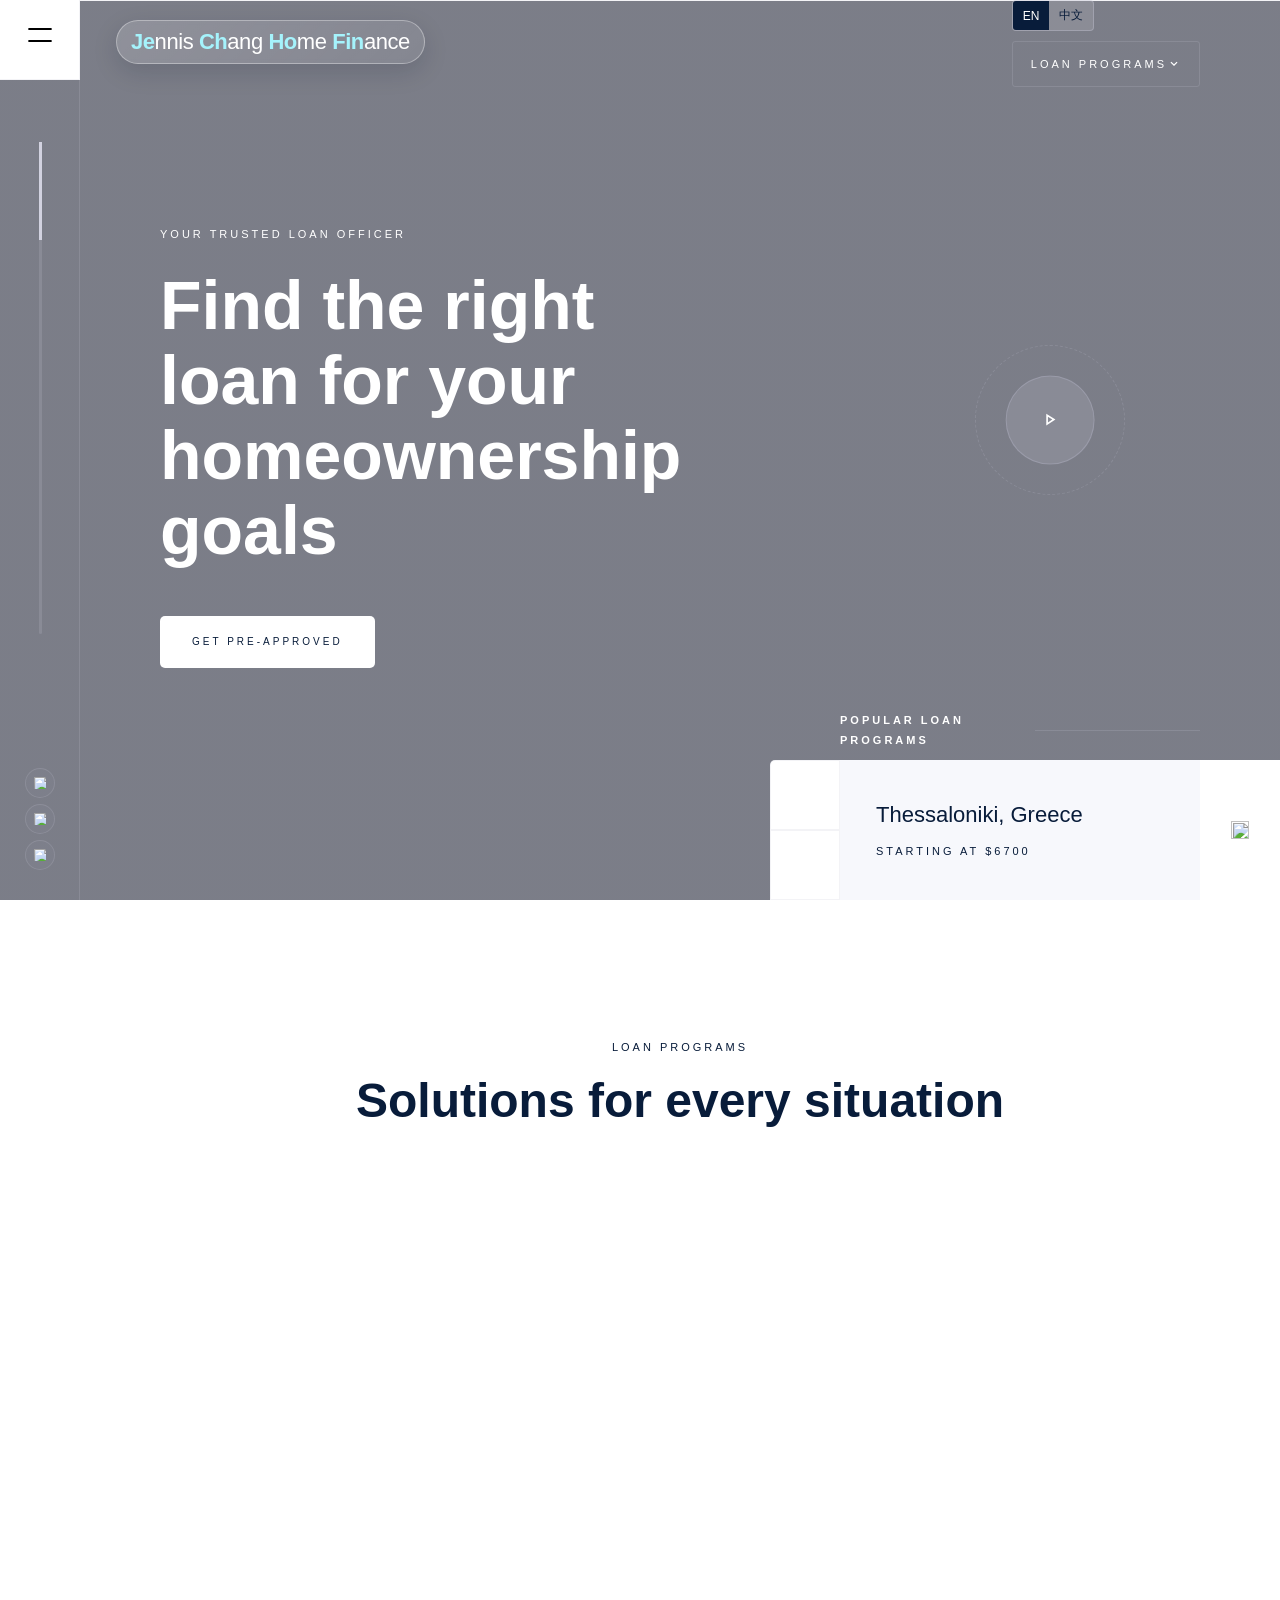
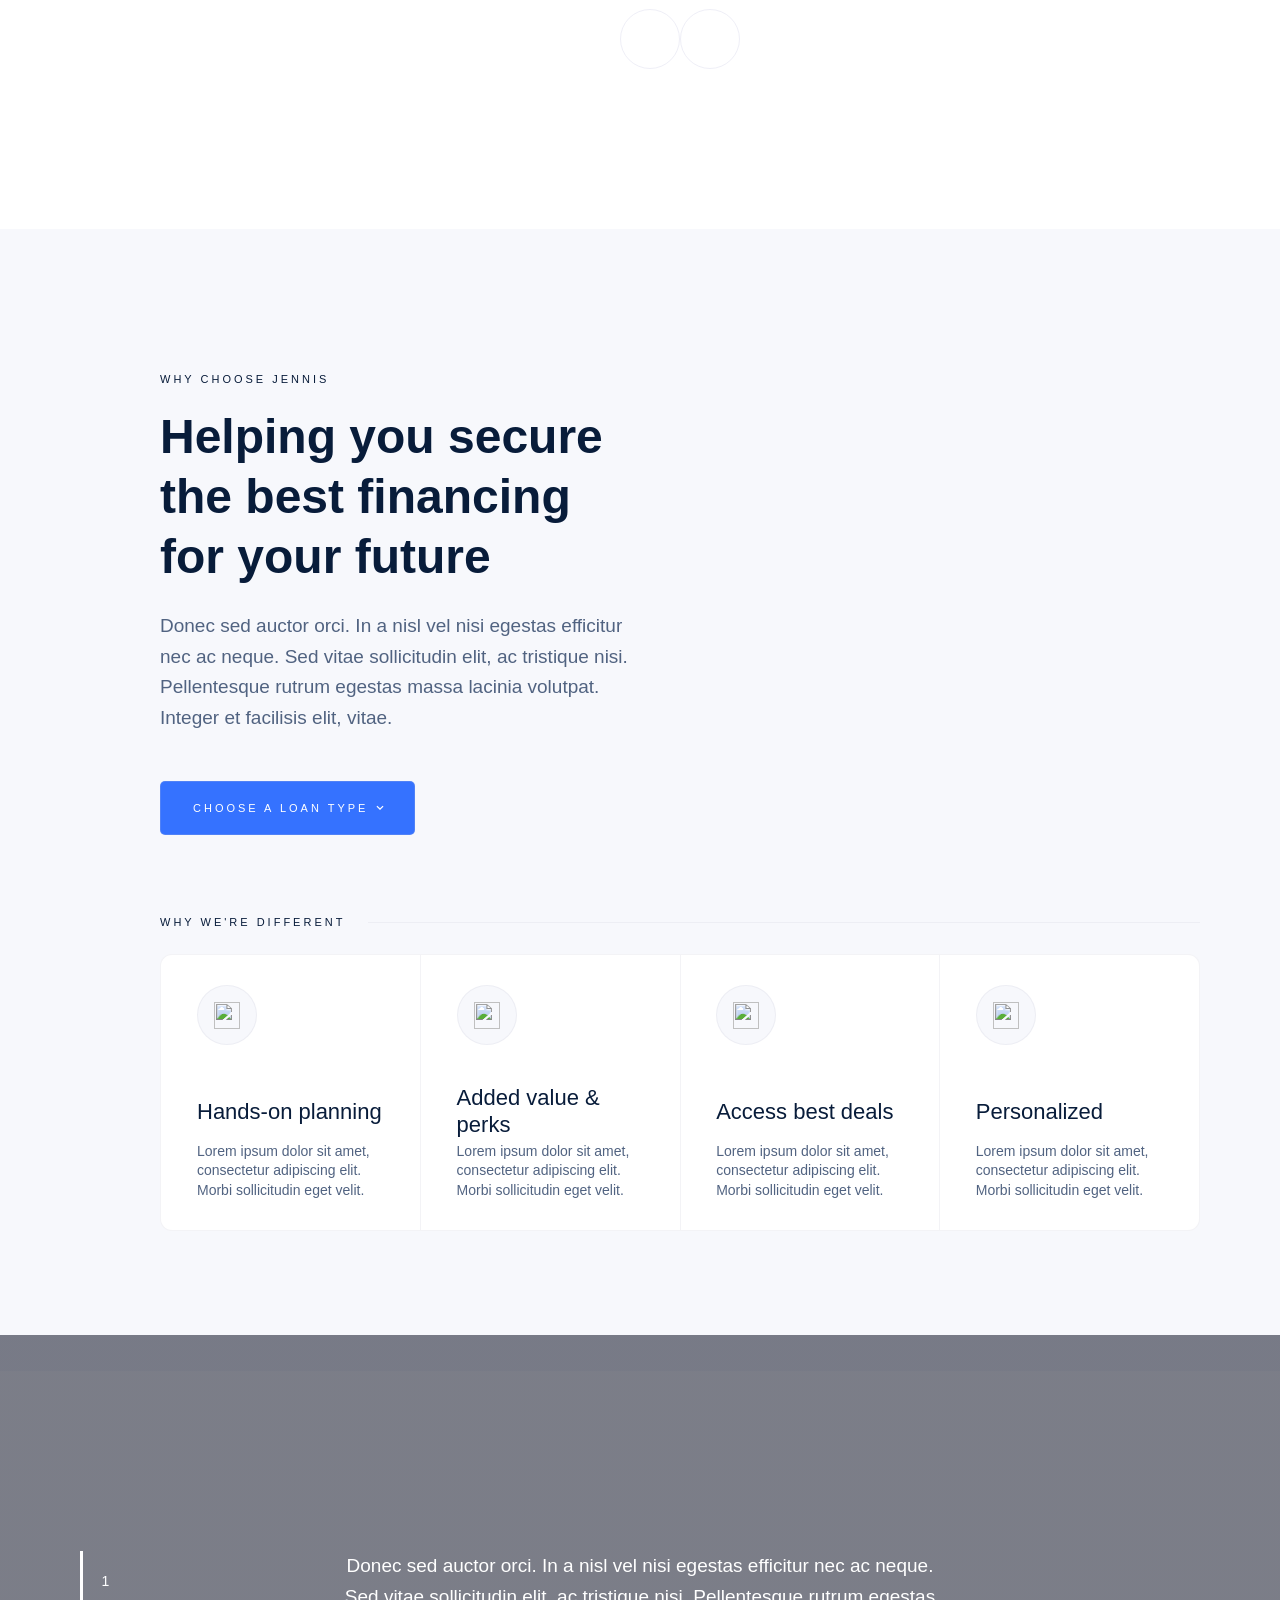
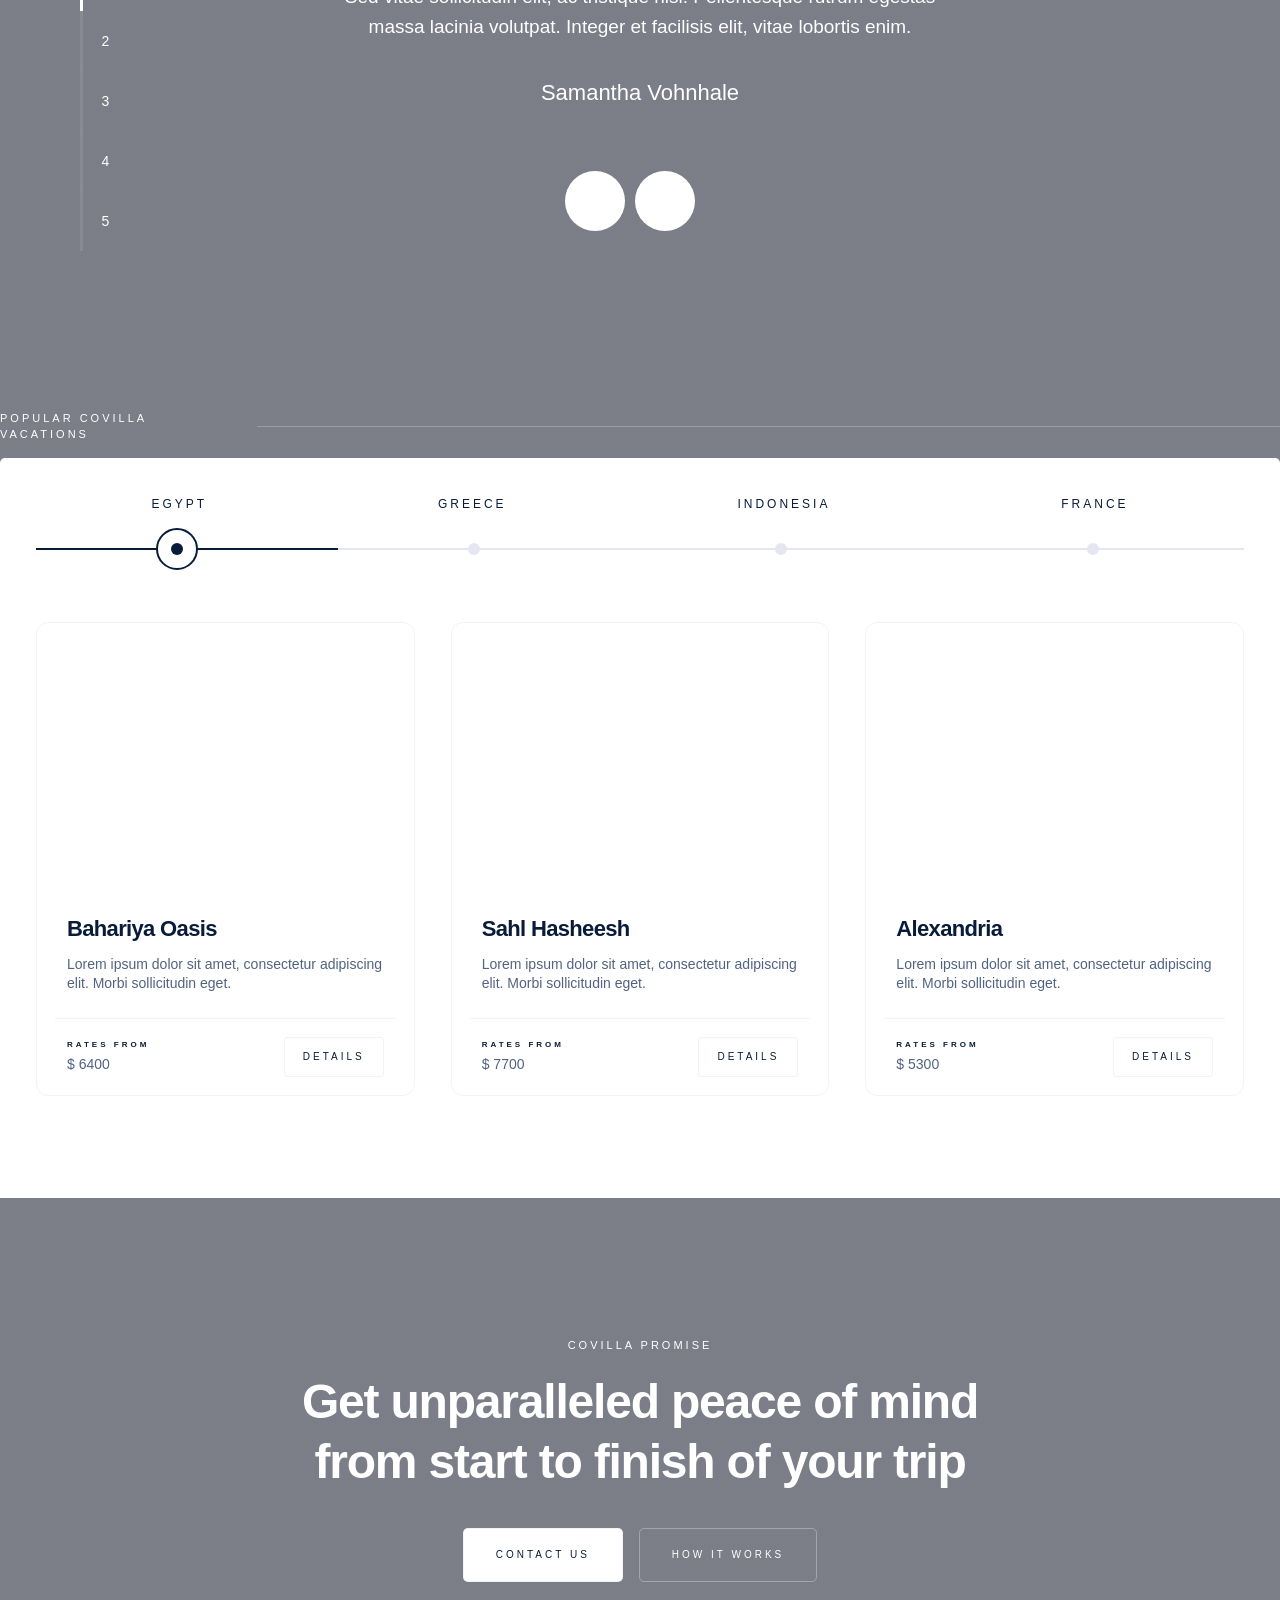
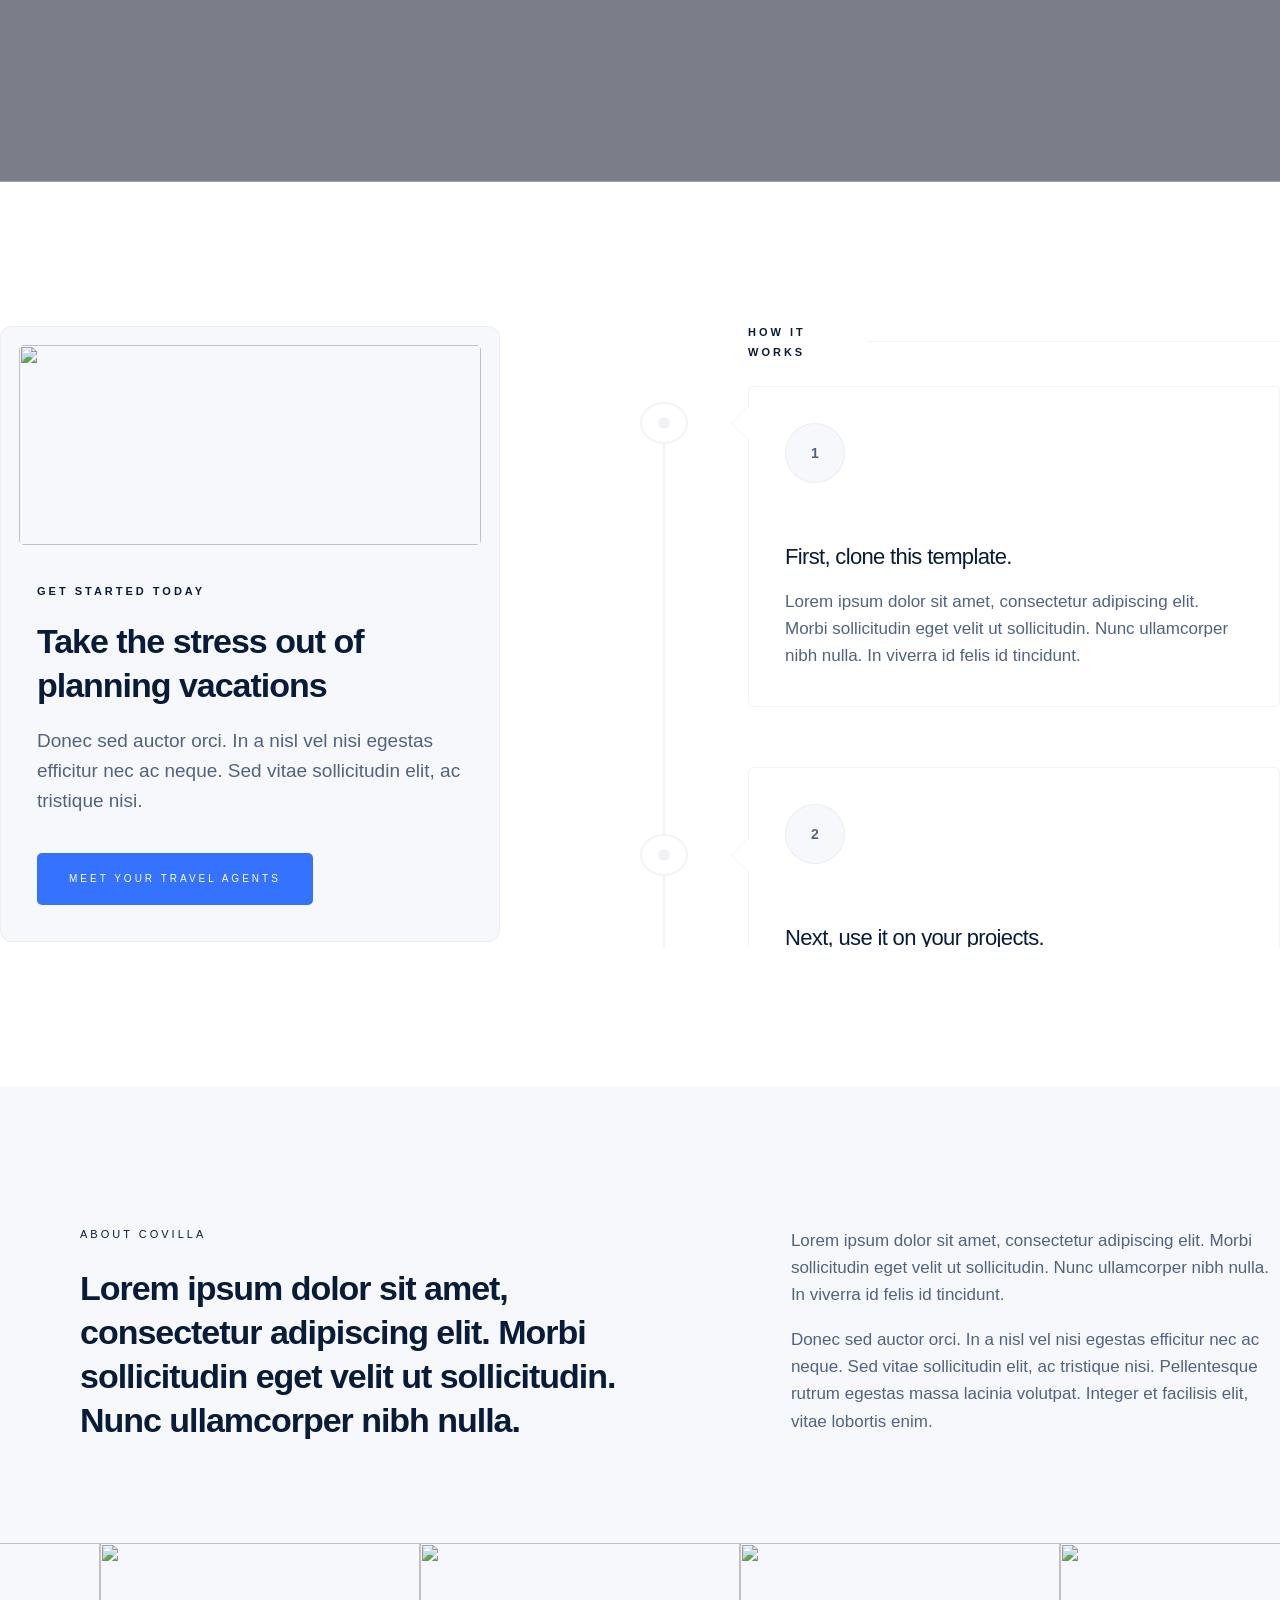
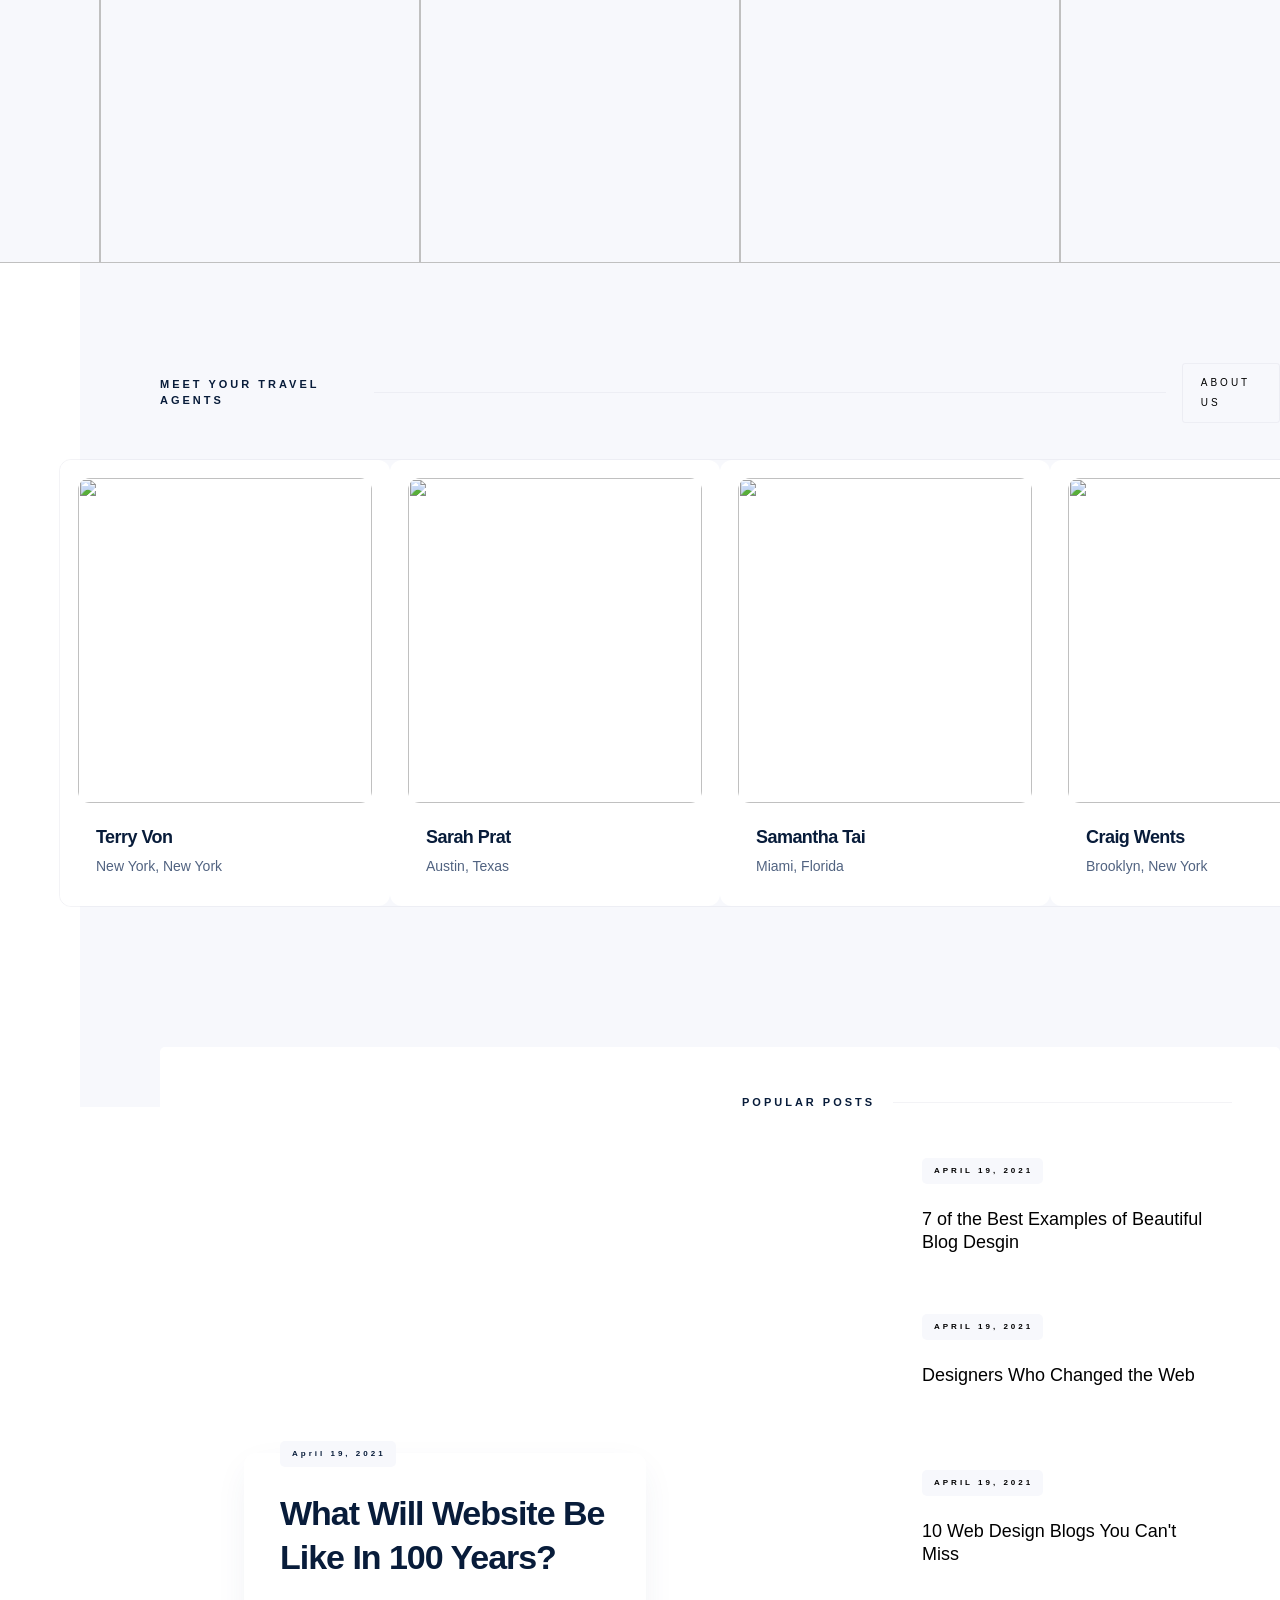
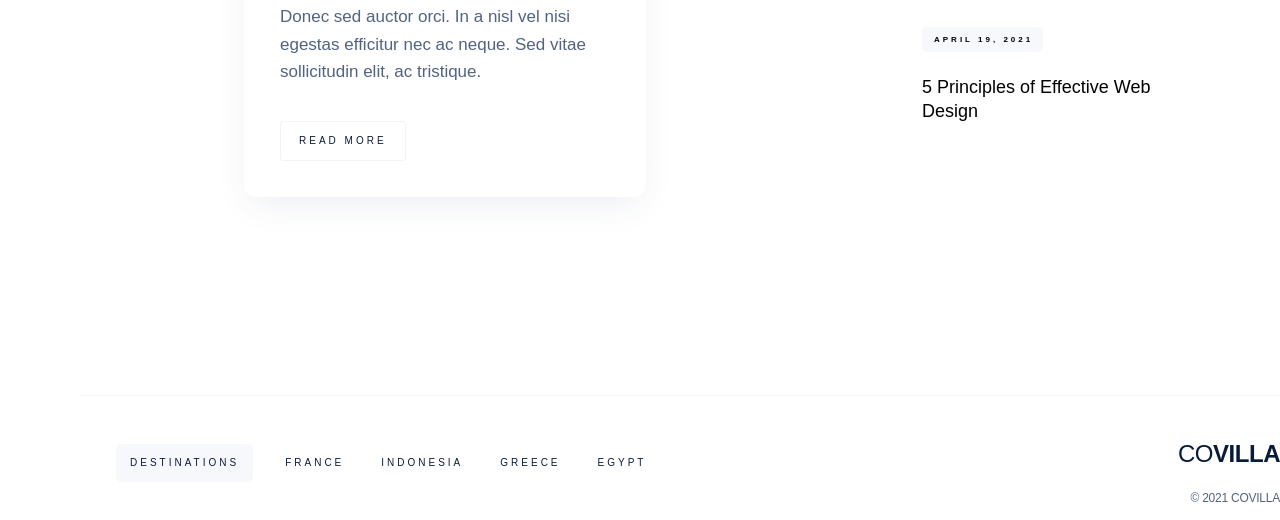
==== index.html @ a24aa43d "Make logo bilingual and add polished brand styling" ====
<!DOCTYPE html>
<html lang="en">

<head>
    <meta charset="UTF-8">
    <meta name="viewport" content="width=device-width, initial-scale=1.0">
    <title>Jennis Chang home finance</title>
    <link rel="stylesheet" href="./index.min.css">
    <link rel="stylesheet" href="./responsive.css">
    <style>
        header .container .logo a.brand-logo {
            display: inline-block;
            padding: 8px 14px;
            border-radius: 999px;
            background: linear-gradient(135deg, rgba(255, 255, 255, 0.16), rgba(255, 255, 255, 0.08));
            border: 1px solid rgba(255, 255, 255, 0.35);
            box-shadow: 0 8px 24px rgba(15, 23, 42, 0.15);
            backdrop-filter: blur(2px);
            line-height: 1.2;
        }

        header .container .logo.scroll_down a.brand-logo {
            border-color: rgba(30, 41, 59, 0.15);
            background: rgba(255, 255, 255, 0.92);
        }

        header .container .logo a.brand-logo span {
            color: #a5f3fc;
            font-weight: 700;
        }

        header .container .logo.scroll_down a.brand-logo span {
            color: #0f766e;
        }
    </style>

</head>

<body>

    <div class="scroll">
        <div class="sidebar">
            <div class="innerList">
                <div class="inner"></div>
            </div>
        </div>
        <div class="social_icons">
            <a href="javascript:void(0);"><img
                    src="https://assets.website-files.com/60675f13ea324fdd4af9ef2a/607cab53e6616e396c26248d_covilla-instagram.svg"></a>
            <a href="javascript:void(0);"><img
                    src="https://assets.website-files.com/60675f13ea324fdd4af9ef2a/607cabf547737e63dc8037be_covilla-facebook-f.svg"></a>
            <a href="javascript:void(0);"><img
                    src="https://assets.website-files.com/60675f13ea324fdd4af9ef2a/607cac42e7c14c5ffb7408b0_covilla-linkedin.svg"></a>
        </div>
    </div>
    <div class="align_left">
        <div class="container">
            <a href="javascript:void(0);"></a>

            <h2>Explor vacations</h2>
            <div class="scrollbar">
                <div class="subtitle">
                    <h3>Choose a continent</h3>
                    <div class="bar"></div>
                </div>
                <div class="box africa">
                    <a href="https://solely-webflow-path-three.netlify.app/continents/africa"></a>
                    <h4>Africa</h4>
                    <p>6 vacations</p>
                    <div class="round_arrow"><img
                            src="https://assets.website-files.com/60675f13ea324fdd4af9ef2a/607cb6f733628ed1e51f598b_arrowhead-right-icon-dark-light.svg">
                    </div>
                </div>
                <div class="box asia">
                    <a href="https://solely-webflow-path-three.netlify.app/continents/asia"></a>
                    <h4>Asia</h4>
                    <p>6 vacations</p>
                    <div class="round_arrow"><img
                            src="https://assets.website-files.com/60675f13ea324fdd4af9ef2a/607cb6f733628ed1e51f598b_arrowhead-right-icon-dark-light.svg">
                    </div>
                </div>
                <div class="box europe">
                    <a href="https://solely-webflow-path-three.netlify.app/continents/Europe"></a>
                    <h4>Europe</h4>
                    <p>12 vacations</p>
                    <div class="round_arrow"><img
                            src="https://assets.website-files.com/60675f13ea324fdd4af9ef2a/607cb6f733628ed1e51f598b_arrowhead-right-icon-dark-light.svg">
                    </div>
                </div>
                <div class="subtitle destination">
                    <h3>Choose a destination</h3>
                    <div class="bar"></div>
                </div>
                <div class="box france">
                    <a href="https://solely-webflow-path-three.netlify.app/location/france"></a>
                    <div>
                        <h4>France</h4>
                        <p>6 vacations</p>
                        <div class="round_arrow"><img
                                src="https://assets.website-files.com/60675f13ea324fdd4af9ef2a/607cb6f733628ed1e51f598b_arrowhead-right-icon-dark-light.svg">
                        </div>
                    </div>
                </div>
                <div class="box indonesia">
                    <a href="https://solely-webflow-path-three.netlify.app/location/Indonesia"></a>
                    <div>
                        <h4>Indonesia</h4>
                        <p>6 vacations</p>
                        <div class="round_arrow"><img
                                src="https://assets.website-files.com/60675f13ea324fdd4af9ef2a/607cb6f733628ed1e51f598b_arrowhead-right-icon-dark-light.svg">
                        </div>
                    </div>
                </div>
                <div class="box greece">
                    <a href="https://solely-webflow-path-three.netlify.app/location/Greece"></a>
                    <div>
                        <h4>Greece</h4>
                        <p>6 vacations</p>
                        <div class="round_arrow"><img
                                src="https://assets.website-files.com/60675f13ea324fdd4af9ef2a/607cb6f733628ed1e51f598b_arrowhead-right-icon-dark-light.svg">
                        </div>
                    </div>
                </div>
                <div class="box egypt">
                    <a href="https://solely-webflow-path-three.netlify.app/location/Egypt"></a>
                    <div>
                        <h4>Egypt</h4>
                        <p>6 vacations</p>
                        <div class="round_arrow"><img
                                src="https://assets.website-files.com/60675f13ea324fdd4af9ef2a/607cb6f733628ed1e51f598b_arrowhead-right-icon-dark-light.svg">
                        </div>
                    </div>
                </div>
                <div class="subtitle contact">
                    <h3>Contact Us</h3>
                    <div class="bar"></div>

                </div>
                <div class="box_contact">
                    <a href="https://www.solely.world/">Solely.World</a>
                    <div class="round_arrow"><img
                            src="https://assets.website-files.com/60675f13ea324fdd4af9ef2a/607cb6f733628ed1e51f598b_arrowhead-right-icon-dark-light.svg">
                    </div>
                </div>

                <div class="subtitle">
                    <h3>Follow US:</h3>
                    <div class="social_icons">
                        <a href="javascript:void(0);"><img
                                src="https://assets.website-files.com/60675f13ea324fdd4af9ef2a/607cab53e6616e396c26248d_covilla-instagram.svg"></a>
                        <a href="javascript:void(0);"><img
                                src="https://assets.website-files.com/60675f13ea324fdd4af9ef2a/607cabf547737e63dc8037be_covilla-facebook-f.svg"></a>
                        <a href="javascript:void(0);"><img
                                src="https://assets.website-files.com/60675f13ea324fdd4af9ef2a/607cac42e7c14c5ffb7408b0_covilla-linkedin.svg"></a>
                    </div>
                </div>
            </div>
        </div>
    </div>
    <header>
        <div class="container">
            <div class="menu" style="cursor: pointer">
                <div class="two_bar top"></div>
                <div class="two_bar bottom"></div>
            </div>
            <div class="logo">
                <a href="/" class="brand-logo"><span>Je</span>nnis <span>Ch</span>ang <span>Ho</span>me <span>Fin</span>ance</a>
            </div>
            <!-- <ul>
                <li><a href="/about/">ABOUT</a></li>
                <li><a href="https://solely-webflow-path-three.netlify.app/journal">JOURNAL</a></li>
                <li><a href="https://solely-webflow-path-three.netlify.app/support">SUPPORT</a></li>
            </ul> -->
            <div class="destination">
                <div class="language-switcher" aria-label="Language switcher">
                    <button type="button" class="lang-btn active" data-lang="en">EN</button>
                    <button type="button" class="lang-btn" data-lang="zh">中文</button>
                </div>
                <div class="button">LOAN PROGRAMS<img src="./keyboard_arrow_down_FILL0_wght400_GRAD0_opsz24.svg"
                        height="14" width="14"></div>
                <div class="down_menu">
                    <div class="subtitle">
                        <h3>CHOOSE A LOAN TYPE</h3>
                        <div class="line"></div>
                    </div>


                    <a href="https://solely-webflow-path-three.netlify.app/location/france" class="locations">
                        <div class="location france">
                            <div>
                                <h4>France</h4>
                                <p>6 vacations</p>
                            </div>
                            <div class="round_arrow"><img
                                    src="https://assets.website-files.com/60675f13ea324fdd4af9ef2a/607cb6f733628ed1e51f598b_arrowhead-right-icon-dark-light.svg">
                            </div>
                        </div>
                    </a>

                    <a href="https://solely-webflow-path-three.netlify.app/location/Indonesia" class="locations">
                        <div class="location indonesia">
                            <div>
                                <h4>Indonesia</h4>
                                <p>6 vacations</p>
                            </div>
                            <div class="round_arrow"><img
                                    src="https://assets.website-files.com/60675f13ea324fdd4af9ef2a/607cb6f733628ed1e51f598b_arrowhead-right-icon-dark-light.svg">
                            </div>
                        </div>
                    </a>

                    <a href="https://solely-webflow-path-three.netlify.app/location/greece" class="locations">
                        <div class="location greece">
                            <div>
                                <h4>Greece</h4>
                                <p>6 vacations</p>
                            </div>
                            <div class="round_arrow"><img
                                    src="https://assets.website-files.com/60675f13ea324fdd4af9ef2a/607cb6f733628ed1e51f598b_arrowhead-right-icon-dark-light.svg">
                            </div>
                        </div>
                    </a>

                    <a href="https://solely-webflow-path-three.netlify.app/location/egypt" class="locations">
                        <div class="location egypt">
                            <div>
                                <h4>Egypt</h4>
                                <p>6 vacations</p>
                            </div>
                            <div class="round_arrow"><img
                                    src="https://assets.website-files.com/60675f13ea324fdd4af9ef2a/607cb6f733628ed1e51f598b_arrowhead-right-icon-dark-light.svg">
                            </div>
                        </div>
                    </a>
                </div>
            </div>
            <ul class="header_mask">
                <li><a href="/about/">ABOUT</a></li>
                <li><a href="/mortgage-calculator/">MORTGAGE CALCULATOR</a></li>
                <li><a href="/contact/">CONTACT</a></li>
            </ul>
        </div>
    </header>



    <section class="main">
        <div class="container">
            <div class="main_left">
                <h3>YOUR TRUSTED LOAN OFFICER</h3>
                <h1>Find the right loan for your homeownership goals</h1>
                <div class="mainleft_button">
                    <a href="https://www.solely.world/">GET PRE-APPROVED</a>
                </div>
            </div>
            <div class="main_right">
                <div class="videoButton">
                    <div class="center">
                        <video src="./60785e47c656dc751d6416ef_Video002-transcode.mp4" width="300" height="300" autoplay
                            loop muted></video>
                    </div>
                    <div class="secondInner">
                        <div class="inner_video">
                            <img src="./play_arrow_FILL0_wght400_GRAD0_opsz24.svg" width="20" height="20">
                        </div>
                    </div>
                    <div class="secondOuter"></div>
                    <div class="outer"></div>
                </div>
            </div>
        </div>
        <div class="location">
            <h3>POPULAR LOAN PROGRAMS</h3>
            <div></div>
        </div>
        <div class="slider_bottom">
            <div class="content">
                <div class="arrow right">
                    <img src="https://assets.website-files.com/60675f13ea324fdd4af9ef2a/6078a23053127e30625b981a_arrow-right(24x24)%402x%20(1).svg"
                        width="16" height="16">
                </div>
                <div class="arrow left">
                    <img src="https://assets.website-files.com/60675f13ea324fdd4af9ef2a/6078a246a9b7d42719a6708f_arrow-left(24x24)%402x%20(1).svg"
                        width="16" height="16">

                </div>
                <h3>Thessaloniki, Greece</h3>
                <p>STARTING AT $6700</p>
                <div class="nav_arrow">
                    <img src="https://assets.website-files.com/60675f13ea324fdd4af9ef2a/6078a2b3b965b72eb16ab7b5_chevron-right(24x24)%402x.svg"
                        width="18" height="18">
                </div>
            </div>

        </div>

    </section>
    <section class="wrapper">
        <div class="container">
            <h3>LOAN PROGRAMS</h3>
            <h1>Solutions for every situation</h1>
            <div class="slide_photo">
                <!-- <div class="carousel"> -->
                <div class="slide_mask">
                    <div class="slider france">
                        <h3>6 VACATIONS</h3>
                        <h2>France</h2>
                    </div>
                    <div class="slider indonesia active">
                        <h3>6 VACATIONS</h3>
                        <h2>Indonesia</h2>
                    </div>
                    <div class="slider greece">
                        <h3>6 VACATIONS</h3>
                        <h2>Greece</h2>
                    </div>
                    <div class="slider egypt">
                        <h3>6 VACATIONS</h3>
                        <h2>Egypt</h2>
                    </div>

                    <div class="arrow prev"><img
                            src="https://assets.website-files.com/60675f13ea324fdd4af9ef2a/6078a246a9b7d42719a6708f_arrow-left(24x24)%402x%20(1).svg"
                            width="16" height="16"></div>
                    <div class="arrow next"><img
                            src="https://assets.website-files.com/60675f13ea324fdd4af9ef2a/6078a23053127e30625b981a_arrow-right(24x24)%402x%20(1).svg"
                            width="16" height="16"></div>
                </div>
                <!-- </div> -->
            </div>
        </div>
    </section>
    <section class="benefits">
        <div class="container">
            <div class="benefits_top">
                <div class="top_left">
                    <div class="benefit_left">
                        <h3>WHY CHOOSE JENNIS</h3>
                        <h1>Helping you secure the best financing for your future</h1>
                        <p>Donec sed auctor orci. In a nisl vel nisi egestas efficitur nec ac neque. Sed vitae
                            sollicitudin elit, ac tristique nisi. Pellentesque rutrum egestas massa lacinia volutpat.
                            Integer et facilisis elit, vitae.</p>
                    </div>
                    <div class="drop_down">
                        <div class="down_button">CHOOSE A LOAN TYPE<img
                                src="./keyboard_arrow_down_FILL0_wght400_GRAD0_opsz24.svg" height="14" width="14"></div>
                        <div class="down_menu">
                            <div class="subtitle">
                                <h3>LOAN PROGRAMS</h3>
                                <div class="line"></div>
                            </div>
                            <a href="https://solely-webflow-path-three.netlify.app/location/france" class="locations">
                                <div class="location france">
                                    <div>
                                        <h4>France</h4>
                                        <p>6 vacations</p>
                                    </div>
                                    <div class="round_arrow"><img
                                            src="https://assets.website-files.com/60675f13ea324fdd4af9ef2a/607cb6f733628ed1e51f598b_arrowhead-right-icon-dark-light.svg">
                                    </div>
                                </div>
                            </a>

                            <a href="https://solely-webflow-path-three.netlify.app/location/Indonesia"
                                class="locations">
                                <div class="location indonesia">
                                    <div>
                                        <h4>Indonesia</h4>
                                        <p>6 vacations</p>
                                    </div>
                                    <div class="round_arrow"><img
                                            src="https://assets.website-files.com/60675f13ea324fdd4af9ef2a/607cb6f733628ed1e51f598b_arrowhead-right-icon-dark-light.svg">
                                    </div>
                                </div>
                            </a>

                            <a href="https://solely-webflow-path-three.netlify.app/location/greece" class="locations">
                                <div class="location greece">
                                    <div>
                                        <h4>Greece</h4>
                                        <p>6 vacations</p>
                                    </div>
                                    <div class="round_arrow"><img
                                            src="https://assets.website-files.com/60675f13ea324fdd4af9ef2a/607cb6f733628ed1e51f598b_arrowhead-right-icon-dark-light.svg">
                                    </div>
                                </div>
                            </a>

                            <a href="https://solely-webflow-path-three.netlify.app/location/egypt" class="locations">
                                <div class="location egypt">
                                    <div>
                                        <h4>Egypt</h4>
                                        <p>6 vacations</p>
                                    </div>
                                    <div class="round_arrow"><img
                                            src="https://assets.website-files.com/60675f13ea324fdd4af9ef2a/607cb6f733628ed1e51f598b_arrowhead-right-icon-dark-light.svg">
                                    </div>
                                </div>
                            </a>
                        </div>
                    </div>
                </div>
                <div class="top_right"></div>
            </div>


            <div class="benefits_bottom">
                <div class="intro">
                    <h3>WHY WE'RE DIFFERENT</h3>
                    <div class="line"></div>
                </div>
                <div class="four_benefits">
                    <ul>
                        <li class="planning">
                            <div class="icon"><img
                                    src="https://assets.website-files.com/60675f13ea324fdd4af9ef2a/607de725aadcc55501bb2e9e_Passport.svg"
                                    width="26" height="27"></div>
                            <h4>Hands-on planning</h4>
                            <p>Lorem ipsum dolor sit amet, consectetur adipiscing elit. Morbi sollicitudin eget velit.
                            </p>
                        </li>
                        <div class="vertical"></div>
                        <li class="value">
                            <div class="icon"><img
                                    src="https://assets.website-files.com/60675f13ea324fdd4af9ef2a/607de75f12ac9913a3643e65_Deals.svg"
                                    width="26" height="27"></div>
                            <h4>Added value & perks</h4>
                            <p>Lorem ipsum dolor sit amet, consectetur adipiscing elit. Morbi sollicitudin eget velit.
                            </p>
                        </li>
                        <div class="vertical"></div>
                        <li class="deals">
                            <div class="icon"><img
                                    src="https://assets.website-files.com/60675f13ea324fdd4af9ef2a/607de7788cdec20d82446914_Case.svg"
                                    width="26" height="27"></div>
                            <h4>Access best deals</h4>
                            <p>Lorem ipsum dolor sit amet, consectetur adipiscing elit. Morbi sollicitudin eget velit.
                            </p>
                        </li>
                        <div class="vertical"></div>
                        <li class="personalized">
                            <div class="icon"><img
                                    src="https://assets.website-files.com/60675f13ea324fdd4af9ef2a/607de73f1afa67ce64a6b7a0_Location%20marker.svg"
                                    width="26" height="27"></div>
                            <h4>Personalized</h4>
                            <p>Lorem ipsum dolor sit amet, consectetur adipiscing elit. Morbi sollicitudin eget velit.
                            </p>
                        </li>

                    </ul>
                </div>
            </div>
        </div>
    </section>

    <section class="feedback">
        <div class="container">
            <ul>
                <div class="tracker active">
                    <li class="slide_number">1</li>
                </div>
                <div class="tracker">
                    <li class="slide_number">2</li>
                </div>
                <div class="tracker">
                    <li class="slide_number">3</li>
                </div>
                <div class="tracker">
                    <li class="slide_number">4</li>
                </div>
                <div class="tracker">
                    <li class="slide_number">5</li>
                </div>
            </ul>
            <div class="contents">

                <div class="clients active">
                    <p>Donec sed auctor orci. In a nisl vel nisi egestas efficitur nec ac neque. Sed vitae sollicitudin
                        elit, ac tristique nisi. Pellentesque rutrum egestas massa lacinia volutpat. Integer et
                        facilisis elit, vitae lobortis enim.</p>
                    <h4>Samantha Vohnhale</h4>
                </div>
                <div class="clients ">
                    <p>Donec sed auctor orci. In a nisl vel nisi egestas efficitur nec ac neque. Sed vitae sollicitudin
                        elit, ac tristique nisi. Pellentesque rutrum egestas massa lacinia volutpat. Integer et
                        facilisis elit, vitae lobortis enim.</p>
                    <h4>Wilson Tomales</h4>
                </div>
                <div class="clients ">
                    <p>Donec sed auctor orci. In a nisl vel nisi egestas efficitur nec ac neque. Sed vitae sollicitudin
                        elit, ac tristique nisi. Pellentesque rutrum egestas massa lacinia volutpat. Integer et
                        facilisis elit, vitae lobortis enim.</p>
                    <h4>Tammy Georgeon</h4>
                </div>
                <div class="clients">
                    <p>Donec sed auctor orci. In a nisl vel nisi egestas efficitur nec ac neque. Sed vitae sollicitudin
                        elit, ac tristique nisi. Pellentesque rutrum egestas massa lacinia volutpat. Integer et
                        facilisis elit, vitae lobortis enim.</p>
                    <h4>Emily Camphon</h4>
                </div>
                <div class="clients">
                    <p>Donec sed auctor orci. In a nisl vel nisi egestas efficitur nec ac neque. Sed vitae sollicitudin
                        elit, ac tristique nisi. Pellentesque rutrum egestas massa lacinia volutpat. Integer et
                        facilisis elit, vitae lobortis enim.</p>
                    <h4>Cassie Shamath</h4>
                </div>
                <div class="button">
                    <div class="prev">
                        <img src="https://assets.website-files.com/60675f13ea324fdd4af9ef2a/6078a246a9b7d42719a6708f_arrow-left(24x24)%402x%20(1).svg"
                            width="16" height="16">
                    </div>
                    <div class="next">
                        <img src="https://assets.website-files.com/60675f13ea324fdd4af9ef2a/6078a23053127e30625b981a_arrow-right(24x24)%402x%20(1).svg"
                            width="16" height="16">
                    </div>
                </div>
            </div>

        </div>
        <div class="background-cover">
            <div class="background"></div>
        </div>
    </section>

    <section class="popular">
        <div class="title">
            <h3>popular covilla vacations</h3>
            <div></div>
        </div>
        <div class="container">
            <div class="select-title">
                <ul>
                    <li><a href="javascript:void(0);">EGYPT</a></li>
                    <li><a href="javascript:void(0);">GREECE</a></li>
                    <li><a href="javascript:void(0);">INDONESIA</a></li>
                    <li><a href="javascript:void(0);">FRANCE</a></li>
                </ul>
                <div class="tap">
                    <div class="line active"></div>
                    <div class="circle egypt">
                        <div class="dot active"></div>
                        <div class="outline-circle active"></div>
                    </div>

                    <div class="line"></div>
                    <div class="circle greece">
                        <div class="dot"></div>
                        <div class="outline-circle"></div>
                    </div>

                    <div class="line"></div>
                    <div class="circle indonesia">
                        <div class="dot"></div>
                        <div class="outline-circle"></div>
                    </div>

                    <div class="line"></div>
                    <div class="circle france">
                        <div class="dot"></div>
                        <div class="outline-circle"></div>
                    </div>

                </div>
            </div>
            <div class="popular-content">
                <div class="list egypt active">
                    <div class="photo-display">
                        <div class="img"></div>
                        <h4>Bahariya Oasis</h4>
                        <p>Lorem ipsum dolor sit amet, consectetur adipiscing elit. Morbi sollicitudin eget.</p>
                        <div class="detail">
                            <div>
                                <h5>RATES FROM</h5>
                                <p>$ 6400</p>
                            </div>
                            <a href="https://solely-webflow-path-three.netlify.app/vacations/bahariya-oasis">DETAILS</a>
                        </div>
                    </div>
                    <div class="photo-display">
                        <div class="img Sahl"></div>
                        <h4>Sahl Hasheesh</h4>
                        <p>Lorem ipsum dolor sit amet, consectetur adipiscing elit. Morbi sollicitudin eget.</p>
                        <div class="detail">
                            <div>
                                <h5>RATES FROM</h5>
                                <p>$ 7700</p>
                            </div>
                            <a href="https://solely-webflow-path-three.netlify.app/vacations/Sahl-Hasheesh">DETAILS</a>
                        </div>
                    </div>
                    <div class="photo-display">
                        <div class="img Alex"></div>
                        <h4>Alexandria</h4>
                        <p>Lorem ipsum dolor sit amet, consectetur adipiscing elit. Morbi sollicitudin eget.</p>
                        <div class="detail">
                            <div>
                                <h5>RATES FROM</h5>
                                <p>$ 5300</p>
                            </div>
                            <a href="https://solely-webflow-path-three.netlify.app/vacations/alexandria">DETAILS</a>
                        </div>
                    </div>
                </div>

                <div class="list greece">
                    <div class="photo-display">
                        <div class="img Pala"></div>
                        <h4>Palaiokastritsa</h4>
                        <p>Lorem ipsum dolor sit amet, consectetur adipiscing elit. Morbi sollicitudin eget.</p>
                        <div class="detail">
                            <div>
                                <h5>RATES FROM</h5>
                                <p>$ 5600</p>
                            </div>
                            <a
                                href="https://solely-webflow-path-three.netlify.app/vacations/palaiokastritsa">DETAILS</a>
                        </div>
                    </div>
                    <div class="photo-display">
                        <div class="img Mete"></div>
                        <h4>Meteora</h4>
                        <p>Lorem ipsum dolor sit amet, consectetur adipiscing elit. Morbi sollicitudin eget.</p>
                        <div class="detail">
                            <div>
                                <h5>RATES FROM</h5>
                                <p>$ 2800</p>
                            </div>
                            <a href="https://solely-webflow-path-three.netlify.app/vacations/meteora">DETAILS</a>
                        </div>
                    </div>
                    <div class="photo-display">
                        <div class="img Thes"></div>
                        <h4>Thessaloniki</h4>
                        <p>Lorem ipsum dolor sit amet, consectetur adipiscing elit. Morbi sollicitudin eget.</p>
                        <div class="detail">
                            <div>
                                <h5>RATES FROM</h5>
                                <p>$ 6700</p>
                            </div>
                            <a href="https://solely-webflow-path-three.netlify.app/vacations/thessaloniki">DETAILS</a>
                        </div>
                    </div>
                </div>
                <div class="list indonesia">
                    <div class="photo-display">
                        <div class="img Cang"></div>
                        <h4>Canggu</h4>
                        <p>Lorem ipsum dolor sit amet, consectetur adipiscing elit. Morbi sollicitudin eget.</p>
                        <div class="detail">
                            <div>
                                <h5>RATES FROM</h5>
                                <p>$ 6500</p>
                            </div>
                            <a href="https://solely-webflow-path-three.netlify.app/vacations/canggu">DETAILS</a>
                        </div>
                    </div>
                    <div class="photo-display">
                        <div class="img Komo"></div>
                        <h4>Komodo</h4>
                        <p>Lorem ipsum dolor sit amet, consectetur adipiscing elit. Morbi sollicitudin eget.</p>
                        <div class="detail">
                            <div>
                                <h5>RATES FROM</h5>
                                <p>$ 7600</p>
                            </div>
                            <a href="https://solely-webflow-path-three.netlify.app/vacations/komodo">DETAILS</a>
                        </div>
                    </div>
                    <div class="photo-display">
                        <div class="img Peni"></div>
                        <h4>Penida Island</h4>
                        <p>Lorem ipsum dolor sit amet, consectetur adipiscing elit. Morbi sollicitudin eget.</p>
                        <div class="detail">
                            <div>
                                <h5>RATES FROM</h5>
                                <p>$ 2800</p>
                            </div>
                            <a href="https://solely-webflow-path-three.netlify.app/vacations/penida-island">DETAILS</a>
                        </div>
                    </div>
                </div>
                <div class="list france">
                    <div class="photo-display">
                        <div class="img Boni"></div>
                        <h4>Bonifacio</h4>
                        <p>Lorem ipsum dolor sit amet, consectetur adipiscing elit. Morbi sollicitudin eget.</p>
                        <div class="detail">
                            <div>
                                <h5>RATES FROM</h5>
                                <p>$ 1400</p>
                            </div>
                            <a href="https://solely-webflow-path-three.netlify.app/vacations/bonifacio">DETAILS</a>
                        </div>
                    </div>
                    <div class="photo-display">
                        <div class="img Brit"></div>
                        <h4>Brittany</h4>
                        <p>Lorem ipsum dolor sit amet, consectetur adipiscing elit. Morbi sollicitudin eget.</p>
                        <div class="detail">
                            <div>
                                <h5>RATES FROM</h5>
                                <p>$ 3600</p>
                            </div>
                            <a href="https://solely-webflow-path-three.netlify.app/vacations/brittany">DETAILS</a>
                        </div>
                    </div>
                    <div class="photo-display">
                        <div class="img Carc"></div>
                        <h4>Carcassonne</h4>
                        <p>Lorem ipsum dolor sit amet, consectetur adipiscing elit. Morbi sollicitudin eget.</p>
                        <div class="detail">
                            <div>
                                <h5>RATES FROM</h5>
                                <p>$ 3900</p>
                            </div>
                            <a href="https://solely-webflow-path-three.netlify.app/vacations/carcassonne">DETAILS</a>
                        </div>
                    </div>
                </div>
            </div>
        </div>
        </div>
    </section>

    <section class="promise">
        <div class="container">
            <div class="intro">
                <h4>COVILLA PROMISE</h4>
                <h1>Get unparalleled peace of mind from start to finish of your trip</h1>
                <div>
                    <a href="/contact/">CONTACT US</a>
                    <a href="javascript:void(0);">HOW IT WORKS</a>
                </div>
            </div>
        </div>
    </section>

    <section class="meeting">
        <div class="container">
            <div class="left">

                <img src='https://assets.website-files.com/60675f13ea324fdd4af9ef2a/607b6c801c6cc62928080d5c_Family003.jpeg'
                    alt="" height="200" width="100%">
                <div>
                    <h4>GET STARTED TODAY</h4>
                    <h2>Take the stress out of planning vacations</h2>
                    <p>Donec sed auctor orci. In a nisl vel nisi egestas efficitur nec ac neque. Sed vitae sollicitudin
                        elit, ac tristique nisi.</p>
                    <a href="/about/">MEET YOUR TRAVEL AGENTS</a>
                </div>
            </div>
            <div class="right">
                <div class="divider">
                    <div class="steps-circle">
                        <div class="steps-dot"></div>
                        <div class="steps-arrow"></div>
                        <div class="steps-outline"></div>
                    </div>
                    <div class="vertical-line"></div>
                    <div class="steps-circle">
                        <div class="steps-dot"></div>
                        <div class="steps-arrow"></div>
                        <div class="steps-outline"></div>
                    </div>
                    <div class="vertical-line"></div>
                    <div class="steps-circle">
                        <div class="steps-dot"></div>
                        <div class="steps-arrow"></div>
                        <div class="steps-outline"></div>
                    </div>
                    <div class="vertical-line"></div>
                    <div class="steps-circle">
                        <div class="steps-dot"></div>
                        <div class="steps-arrow"></div>
                        <div class="steps-outline"></div>
                    </div>
                    <!-- <div class="vertical-line"></div> -->
                </div>
                <div>
                    <div class="subtitle">
                        <h3>HOW IT WORKS</h3>
                        <div></div>
                    </div>
                    <ul>
                        <li>
                            <div>1</div>
                            <h4>First, clone this template.</h4>
                            <p>Lorem ipsum dolor sit amet, consectetur adipiscing elit. Morbi sollicitudin eget velit ut
                                sollicitudin. Nunc ullamcorper nibh nulla. In viverra id felis id tincidunt.</p>
                        </li>
                        <li>
                            <div>2</div>
                            <h4>Next, use it on your projects.</h4>
                            <p>Lorem ipsum dolor sit amet, consectetur adipiscing elit. Morbi sollicitudin eget velit ut
                                sollicitudin. Nunc ullamcorper nibh nulla. In viverra id felis id tincidunt.</p>
                        </li>
                        <li>
                            <div>3</div>
                            <h4>Then, tell me what you think.</h4>
                            <p>Lorem ipsum dolor sit amet, consectetur adipiscing elit. Morbi sollicitudin eget velit ut
                                sollicitudin. Nunc ullamcorper nibh nulla. In viverra id felis id tincidunt.</p>
                        </li>
                        <li>
                            <div>4</div>
                            <h4>Finally, share the template.</h4>
                            <p>Lorem ipsum dolor sit amet, consectetur adipiscing elit. Morbi sollicitudin eget velit ut
                                sollicitudin. Nunc ullamcorper nibh nulla. In viverra id felis id tincidunt.</p>
                        </li>
                    </ul>
                </div>
            </div>
        </div>
    </section>
    <section class="about">
        <div class="container">
            <div class="about-content">
                <div class="leftside">
                    <h4>ABOUT COVILLA</h4>
                    <h2>Lorem ipsum dolor sit amet, consectetur adipiscing elit. Morbi sollicitudin eget velit ut
                        sollicitudin. Nunc ullamcorper nibh nulla.</h2>
                </div>
                <div class="rightside">
                    <p>Lorem ipsum dolor sit amet, consectetur adipiscing elit. Morbi sollicitudin eget velit ut
                        sollicitudin. Nunc ullamcorper nibh nulla. In viverra id felis id tincidunt.</p>
                    <p>Donec sed auctor orci. In a nisl vel nisi egestas efficitur nec ac neque. Sed vitae sollicitudin
                        elit, ac tristique nisi. Pellentesque rutrum egestas massa lacinia volutpat. Integer et
                        facilisis elit, vitae lobortis enim.</p>
                </div>
            </div>
        </div>
        <div class="moving-slider">
            <div class="img-wrapper">
                <ul>
                    <li><a href="javascript:void(0)"><img
                                src="https://assets.website-files.com/60675f13ea324fdd4af9ef2a/607b6af17c67770ae3de1541_Family001.jpeg"
                                alt="">
                            <div class="for_hover">
                                <div class="for-content">
                                    <div><img
                                            src="https://assets.website-files.com/60675f13ea324fdd4af9ef2a/607dbd26c4818812ab5d87f7_View.svg"
                                            alt="" width="16" height="12"></div>
                                    <p>VIEW IMAGE</p>
                                </div>
                            </div>
                        </a></li>
                    <li><a href="javascript:void(0)"><img
                                src="https://assets.website-files.com/60675f13ea324fdd4af9ef2a/607b6c801c6cc62928080d5c_Family003.jpeg"
                                alt="">
                            <div class="for_hover">
                                <div class="for-content">
                                    <div><img
                                            src="https://assets.website-files.com/60675f13ea324fdd4af9ef2a/607dbd26c4818812ab5d87f7_View.svg"
                                            alt="" width="16" height="12"></div>
                                    <p>VIEW IMAGE</p>
                                </div>
                            </div>
                        </a></li>
                    <li><a href="javascript:void(0)"><img
                                src="https://assets.website-files.com/60675f13ea324fdd4af9ef2a/607b6ccb8c09f127ee426222_Family004.jpeg"
                                alt="">
                            <div class="for_hover">
                                <div class="for-content">
                                    <div><img
                                            src="https://assets.website-files.com/60675f13ea324fdd4af9ef2a/607dbd26c4818812ab5d87f7_View.svg"
                                            alt="" width="16" height="12"></div>
                                    <p>VIEW IMAGE</p>
                                </div>
                            </div>
                        </a></li>
                    <li><a href="javascript:void(0)"><img
                                src="https://assets.website-files.com/60675f13ea324fdd4af9ef2a/607b6d1847737e3cad7ace73_Family005.jpeg"
                                alt="">
                            <div class="for_hover">
                                <div class="for-content">
                                    <div><img
                                            src="https://assets.website-files.com/60675f13ea324fdd4af9ef2a/607dbd26c4818812ab5d87f7_View.svg"
                                            alt="" width="16" height="12"></div>
                                    <p>VIEW IMAGE</p>
                                </div>
                            </div>
                        </a></li>
                    <li><a href="javascript:void(0)"><img
                                src="https://assets.website-files.com/60675f13ea324fdd4af9ef2a/607dcd6f4c797d614a152a89_Family0012.jpeg"
                                alt="">
                            <div class="for_hover">
                                <div class="for-content">
                                    <div><img
                                            src="https://assets.website-files.com/60675f13ea324fdd4af9ef2a/607dbd26c4818812ab5d87f7_View.svg"
                                            alt="" width="16" height="12"></div>
                                    <p>VIEW IMAGE</p>
                                </div>
                            </div>
                        </a></li>
                    <li><a href="javascript:void(0)"><img
                                src="https://assets.website-files.com/60675f13ea324fdd4af9ef2a/607b6e34994877bde5d7d81b_Family007.jpeg"
                                alt="">
                            <div class="for_hover">
                                <div class="for-content">
                                    <div><img
                                            src="https://assets.website-files.com/60675f13ea324fdd4af9ef2a/607dbd26c4818812ab5d87f7_View.svg"
                                            alt="" width="16" height="12"></div>
                                    <p>VIEW IMAGE</p>
                                </div>
                            </div>
                        </a></li>

                </ul>
            </div>
        </div>

    </section>

    <section class="agents">
        <div class="container">
            <div class="title">

                <h3>MEET YOUR TRAVEL AGENTS</h3>

                <div class="line"></div>
                <a href="/about/">ABOUT US</a>
            </div>
            <div class="agents-photo">
                <div>
                    <a href="javascript:void(0)">
                        <img src="https://assets.website-files.com/606764630d23c37bf9d41bb1/607dd2aa459b2b6f7fc0100d_Portrait011.jpeg"
                            alt="">
                        <h3>Terry Von</h3>
                        <p>New York, New York</p>
                    </a>
                </div>
                <div>
                    <a href="javascript:void(0)">
                        <img src="https://assets.website-files.com/606764630d23c37bf9d41bb1/607dd2c8b05ec3b67689516f_Portrait019.jpeg"
                            alt="">
                        <h3>Sarah Prat</h3>
                        <p>Austin, Texas</p>
                    </a>
                </div>
                <div>
                    <a href="javascript:void(0)">
                        <img src="https://assets.website-files.com/606764630d23c37bf9d41bb1/607dd2e5e99d455515f2034c_Portrait015.jpeg"
                            alt="">
                        <h3>Samantha Tai</h3>
                        <p>Miami, Florida</p>
                    </a>
                </div>
                <div>
                    <a href="javascript:void(0)">
                        <img src="https://assets.website-files.com/606764630d23c37bf9d41bb1/607dd2fe2fd765fe6078acca_Portrait016.jpeg"
                            alt="">
                        <h3>Craig Wents</h3>
                        <p>Brooklyn, New York</p>
                    </a>
                </div>
            </div>
        </div>
    </section>

    <section class="posts">
        <div class="padding">
            <div class="container">
                <div class="flex-left">
                    <div class="message">
                        <div>
                            <h6>April 19, 2021</h6>
                            <h2>What Will Website Be Like In 100 Years?</h2>
                            <p>Donec sed auctor orci. In a nisl vel nisi egestas efficitur nec ac neque. Sed vitae
                                sollicitudin elit, ac tristique.</p>
                        </div>
                        <a
                            href="https://solely-webflow-path-three.netlify.app/journal-post/what-will-website-be-like-in-100-years">READ
                            MORE</a>
                    </div>
                </div>
                <div class="flex-right">
                    <div class="title">
                        <h4>POPULAR POSTS</h4>
                        <div></div>
                    </div>
                    <ul>
                        <li>
                            <a
                                href="https://solely-webflow-path-three.netlify.app/journal-post/7-of-the-best-examples-of-beautiful-blog-design">
                                <div class="posts-image"></div>
                                <div>
                                    <h5>APRIL 19, 2021</h5>
                                    <h4>7 of the Best Examples of Beautiful Blog Desgin</h4>
                                </div>
                            </a>
                        </li>
                        <li>
                            <a
                                href="https://solely-webflow-path-three.netlify.app/journal-post/designers-who-changed-the-web">
                                <div class="posts-image second"></div>
                                <div>
                                    <h5>APRIL 19, 2021</h5>
                                    <h4>Designers Who Changed the Web</h4>
                                </div>
                            </a>
                        </li>
                        <li>
                            <a
                                href="https://solely-webflow-path-three.netlify.app/journal-post/10-web-design-blogs-you-can't-miss">
                                <div class="posts-image third"></div>
                                <div>
                                    <h5>APRIL 19, 2021</h5>
                                    <h4>10 Web Design Blogs You Can't Miss</h4>
                                </div>
                            </a>
                        </li>
                        <li>
                            <a
                                href="https://solely-webflow-path-three.netlify.app/journal-post/5-principles-of-effective-web-design">
                                <div class="posts-image forth"></div>
                                <div>
                                    <h5>APRIL 19, 2021</h5>
                                    <h4>5 Principles of Effective Web Design</h4>
                                </div>
                            </a>
                        </li>
                    </ul>
                </div>
            </div>
        </div>
    </section>

    <footer>
        <div class="container">
            <ul>
                <li class="text-only">DESTINATIONS</li>
                <div>
                    <div class="link"><a href="https://solely-webflow-path-three.netlify.app/location/france">
                            <h4>FRANCE</h4>
                            <div class="cover"></div>
                        </a>

                    </div>
                    <div class="link"><a href="https://solely-webflow-path-three.netlify.app/location/indonesia">
                            <h4>INDONESIA</h4>
                            <div class="cover"></div>
                        </a>

                    </div>
                    <div class="link"><a href="https://solely-webflow-path-three.netlify.app/location/greece">
                            <h4>GREECE</h4>
                            <div class="cover"></div>
                        </a>

                    </div>
                    <div class="link"><a href="https://solely-webflow-path-three.netlify.app/location/egypt">
                            <h4>EGYPT</h4>
                            <div class="cover"></div>
                        </a>

                    </div>
                </div>
            </ul>
            <div class="footer-right">
                <div>CO<span>VILLA</span></div>
                <div class="copyright">&copy 2021 COVILLA</div>
            </div>
        </div>
    </footer>
    <script src="./index.js"></script>
</body>

</html>
---- index.min.css ----
*{padding:0;margin:0;box-sizing:border-box}ul{list-style:none}a{text-decoration:none}a:link{color:black}a:visited{color:black}body{font-size:14px;line-height:20px;font-family:Arial, sans-serif;color:#081c3a}@font-face{font-family:Eudoxussans;src:url(./607e10c7da42ec1f27a5ac36_EudoxusSans-Bold.ttf)}@keyframes move{from{transform:scale(1)}to{transform:scale(1.2)}}@keyframes move1{from{transform:scale(1)}to{transform:scale(1.4)}}@keyframes move2{from{transform:translate3d(0, 0, 0) scale3d(1, 1, 1);transform-style:flat}50%{transform:translate3d(0px, 24px, 0) scale3d(0.8, 0.8, 1);transform-style:preserve-3d}to{transform:translate3d(0, 0, 0) scale3d(1, 1, 1);transform-style:flat}}@keyframes move3{from{transform:scale(0.4)}to{transform:scale(1)}}header{z-index:10;width:100%;position:fixed;left:0;top:0;right:0;border-bottom:1px none rgba(192,192,211,0.2);background-color:transparent}header .container{position:relative;width:100%;padding:0 80px;display:flex;flex-direction:row;justify-content:space-between;align-items:center}header .container .menu{width:80px;height:80px;border-right:1px solid rgba(192,192,211,0.2);border-bottom:1px solid rgba(192,192,211,0.2);position:fixed;top:0;left:0;display:flex;justify-content:center;align-items:center;flex-direction:column;background-color:white}header .container .menu .two_bar{border-radius:100px;background-color:black;width:24px;border:1px solid black;margin-bottom:10px}header .container .menu .two_bar.active{transform:rotateZ(-45deg);transform-origin:left;position:relative;top:5px;transition:all 1s}header .container .menu .two_bar.top.active{transform:rotateZ(45deg);position:unset}header .container .logo{position:relative;height:80px;padding-left:36px;line-height:80px;justify-items:flex-start;z-index:10}header .container .logo.scroll_down a{color:black}header .container .logo a{letter-spacing:-0.02em;font-weight:400;font-size:22px;color:white}header .container .logo a span{font-weight:700}header .container ul{text-align:center;top:-80px;background-color:white;position:absolute;width:calc(100% - 80px);color:black;border-bottom:1px solid rgba(192,192,211,0.2);border-left:1px solid rgba(192,192,211,0.2)}header .container ul.scroll_down{top:0;height:80px;transition:all 1s}header .container ul li{display:inline-block;padding-left:18px;padding-right:18px;line-height:80px;font-size:14px;font-weight:500;letter-spacing:3px}header .container ul li a{font-family:Inter, sans-serif}header .container .destination{justify-items:end;position:relative;z-index:10}header .container .destination .button{cursor:pointer;border:1px solid rgba(192,192,211,0.2);letter-spacing:3px;border-radius:3px;text-align:left;padding:12px 18px;color:white;font-size:11px}header .container .destination .button.scroll_down{transition:height 1s;color:black}header .container .destination .button.scroll_down img{filter:invert(100%)}header .container .destination .button.open img{transform:rotateX(180deg);transition:1s}header .container .destination .button img{position:relative;top:3px;color:white}header .down_menu{position:absolute;right:0;display:none;width:500px;min-height:200px;padding:24px;background-color:#fff;border-radius:12px;margin-top:12px;z-index:999}header .down_menu.active{display:block}header .down_menu .subtitle{display:flex;justify-content:space-between;align-items:center}header .down_menu .subtitle h3{letter-spacing:3px;font-size:11px;font-weight:400;line-height:1.4em}header .down_menu .subtitle .line{height:1px;background-color:rgba(192,192,211,0.2);width:60%}header .down_menu .location{transition:all 1s;position:relative;padding:24px 18px 24px 24px;display:inline-block;border-radius:4px;border:1px solid rgba(192,192,211,0.2);margin-top:16px;width:220px;margin-right:8px;z-index:999;cursor:pointer}header .down_menu .location:hover{transform:scale(1.1);color:white;background-position:50% 50%;background-repeat:no-repeat;background-size:cover}header .down_menu .location:hover .round_arrow{opacity:1}header .down_menu .location.france:hover{background-image:url(https://assets.website-files.com/606764630d23c37bf9d41bb1/607dcd1ef1d9b0b767714525_001.jpeg)}header .down_menu .location.greece:hover{background-image:url(https://assets.website-files.com/606764630d23c37bf9d41bb1/607dcd3355581e17e093caed_011.jpeg)}header .down_menu .location.indonesia:hover{background-image:url(https://assets.website-files.com/606764630d23c37bf9d41bb1/607dcd2961c3e396968aac28_031.jpeg)}header .down_menu .location.egypt:hover{background-image:url(https://assets.website-files.com/606764630d23c37bf9d41bb1/607dcd3ca4b006d82a3c6859_026.jpeg)}header .down_menu .location.indonesia,header .down_menu .location.egypt{margin-right:0}header .down_menu .location h4{font-weight:500;font-size:18px;line-height:24px;margin-bottom:9px}header .down_menu .location p{font-size:11px;text-transform:uppercase;letter-spacing:3px;font-weight:400;line-height:1.4em}header .down_menu .location .round_arrow{position:absolute;right:18px;top:36px;width:24px;height:24px;display:flex;border-radius:100%;border:1px solid #fff;justify-content:center;align-items:center;opacity:0}.scroll{width:80px;border-right:1px solid rgba(192,192,211,0.2);position:fixed;left:0;top:0;right:auto;padding-top:80px;padding-bottom:24px;height:100vh;display:flex;justify-content:center;align-items:center;z-index:1}.scroll.align_scroll{background-color:white}.scroll .sidebar{height:80%;width:80px;display:flex;justify-content:center;align-items:center;position:fixed;left:0;top:0;right:auto;padding-top:80px;padding-bottom:24px}.scroll .sidebar .innerList{width:3px;height:80%;margin-top:36px;margin-bottom:36px;border-radius:100px;background-color:rgba(192,192,211,0.2)}.scroll .sidebar .innerList .inner{width:100%;height:20%;background-color:#d2d2e0}.scroll .social_icons{justify-items:center;align-self:end;align-items:center;display:flex;flex-direction:column}.scroll .social_icons a{width:30px;height:30px;padding:8px;border:1px solid rgba(192,192,211,0.2);border-radius:100px;display:flex;background-color:rgba(174,174,192,0.05);margin-bottom:6px;align-items:center;justify-content:center}.scroll .social_icons a img{vertical-align:middle;max-width:100%;max-height:100%}.align_left{position:fixed;margin-left:-448px;display:flex;width:448px;padding-top:116px;background-color:#fff;flex-direction:column;align-items:stretch;justify-content:space-between;height:100vh;z-index:5;transition:all 1200ms ease-in-out}.align_left.active{margin-left:0}.align_left h2{font-size:34px;font-weight:600;text-align:center}.align_left .scrollbar{padding-left:80px;margin-right:12px;padding-right:24px;padding-bottom:36px;overflow:auto;height:80vh}.align_left .scrollbar .subtitle{display:flex;align-items:center;justify-self:stretch;gap:16px;margin-bottom:24px;margin-top:48px}.align_left .scrollbar .subtitle.destination .bar{width:30%}.align_left .scrollbar .subtitle.contact .bar{width:60%}.align_left .scrollbar h3{font-size:11px;font-weight:400;letter-spacing:3px;text-transform:uppercase}.align_left .scrollbar .bar{width:35%;height:1px;background-color:rgba(192,192,211,0.2)}.align_left .scrollbar .box{position:relative;padding:24px 18px 24px 24px;border:1px solid rgba(192,192,211,0.2);border-radius:4px;margin-bottom:16px}.align_left .scrollbar .box.active{background-repeat:no-repeat;background-size:cover;background-position:50% 50%;transform:scale(1.1);transition:all 1s;color:#fff}.align_left .scrollbar .box.africa.active{background-image:url(https://assets.website-files.com/606764630d23c37bf9d41bb1/607dd011e021d45c28b27a10_021.jpeg)}.align_left .scrollbar .box.asia.active{background-image:url(https://assets.website-files.com/606764630d23c37bf9d41bb1/607dcd2961c3e396968aac28_031.jpeg)}.align_left .scrollbar .box.europe.active{background-image:url(https://assets.website-files.com/606764630d23c37bf9d41bb1/607dcebe459b2b2910bdb3cd_015.jpeg)}.align_left .scrollbar .box.france.active{background-image:url(https://assets.website-files.com/606764630d23c37bf9d41bb1/607dcd1ef1d9b0b767714525_001.jpeg)}.align_left .scrollbar .box.indonesia.active{background-image:url(https://assets.website-files.com/606764630d23c37bf9d41bb1/607dcd2961c3e396968aac28_031.jpeg)}.align_left .scrollbar .box.greece.active{background-image:url(https://assets.website-files.com/606764630d23c37bf9d41bb1/607dcd3355581e17e093caed_011.jpeg)}.align_left .scrollbar .box.egypt.active{background-image:url(https://assets.website-files.com/606764630d23c37bf9d41bb1/607dcd3ca4b006d82a3c6859_026.jpeg)}.align_left .scrollbar .box h4{font-size:18px;font-weight:500;margin-bottom:9px}.align_left .scrollbar .box p{font-size:11px;font-weight:400;letter-spacing:3px;text-transform:uppercase}.align_left .scrollbar .box .round_arrow{position:absolute;right:18px;top:36px;width:24px;height:24px;display:flex;border-radius:100%;border:1px solid #fff;justify-content:center;align-items:center;opacity:0}.align_left .scrollbar .box .round_arrow.active{opacity:1}.align_left .scrollbar .box_contact{padding:24px 18px 24px 24px;background-color:rgba(192,192,211,0.2)}.align_left .scrollbar .box_contact a:visited{color:black}.align_left .scrollbar .social_icons{justify-items:center;align-items:center;display:flex;gap:5px}.align_left .scrollbar .social_icons a{width:30px;height:30px;padding:8px;border:1px solid rgba(192,192,211,0.2);border-radius:100px;display:flex;background-color:rgba(174,174,192,0.05);margin-bottom:6px;align-items:center;justify-content:center}.align_left .scrollbar .social_icons a img{vertical-align:middle;max-width:100%;max-height:100%}.main{position:relative;z-index:0;height:100vh;background-image:linear-gradient(rgba(15,19,38,0.55), rgba(15,19,38,0.55)),url(https://assets.website-files.com/606764630d23c37bf9d41bb1/607dcd3355581e17e093caed_011.jpeg);background-size:cover}.main .container{padding:92px 80px 152px 160px;height:100vh;max-width:1400px;margin:auto;display:flex;align-items:center;justify-content:space-between}.main .container .main_left{width:550px;color:white}.main .container .main_left h3{font-size:11px;font-weight:400;letter-spacing:3px;margin-bottom:24px}.main .container .main_left h1{font-weight:600;font-family:Poppins, sans-serif;font-size:68px;line-height:1.1em;margin-bottom:48px}.main .container .main_left a{position:absolute;padding:16px 32px;letter-spacing:3px;text-align:center;text-transform:uppercase;font-size:10px;border-radius:5px;color:#081c3a;background-color:#fff}.main .container .main_left a:hover{transform:scale3d(1.03, 1.03, 1);transition:all 1s;background-color:#e6e6f3;display:inline-block}.main .container .main_right{width:300px;display:flex;justify-content:center;align-items:center;border-radius:100%;border:1px none rgba(192,192,211,0.2);flex-direction:column}.main .container .main_right .videoButton{position:relative;display:inline-block}.main .container .main_right .videoButton .center,.main .container .main_right .videoButton .secondOuter,.main .container .main_right .videoButton .outer{width:300px;height:300px;border:1px solid rgba(192,192,211,0.3);border-radius:100%;opacity:0}.main .container .main_right .videoButton .center{transition:all 3s;z-index:3}.main .container .main_right .videoButton .center.active{opacity:1}.main .container .main_right .videoButton .center video{width:300px;height:300px;object-fit:cover;border-radius:100%}.main .container .main_right .videoButton .inner_video,.main .container .main_right .videoButton .secondInner{position:absolute;top:50%;left:50%;transform:translate(-50%, -50%)}.main .container .main_right .videoButton .secondInner{width:150px;height:150px;display:flex;justify-content:center;align-items:center;border-radius:100%;border:1px dashed rgba(192,192,211,0.2);z-index:6;cursor:pointer}.main .container .main_right .videoButton .secondInner.active{background-color:#fff;transform:translate(-50%, -50%) scale(0.8)}.main .container .main_right .videoButton .secondInner .inner_video{height:60%;width:60%;display:flex;justify-content:center;align-items:center;border-radius:100%;border:1px solid rgba(192,192,211,0.3);background-color:rgba(192,192,211,0.2);z-index:8;cursor:pointer}.main .container .main_right .videoButton .secondInner .inner_video.active{background-color:#081c3a;transform:translate(-50%, -50%) scale(0.8)}.main .container .main_right .videoButton .secondInner .inner_video img{cursor:pointer;z-index:9}.main .container .main_right .videoButton .secondOuter{animation:move 3s infinite alternate;position:absolute;top:0;left:0;z-index:2;background-color:rgba(192,192,211,0.2)}.main .container .main_right .videoButton .secondOuter.active{opacity:1;transform:scale(1.2)}.main .container .main_right .videoButton .outer{animation:move1 3s infinite alternate;position:absolute;top:0;left:0;z-index:1;background-color:rgba(192,192,211,0.3)}.main .container .main_right .videoButton .outer.active{opacity:1;transform:scale(1.4)}.main .location{display:flex;width:360px;justify-content:space-between;align-items:center;position:absolute;bottom:150px;right:80px}.main .location h3{color:white;font-size:11px;letter-spacing:3px}.main .location div{height:1px;width:185px;background-color:rgba(192,192,211,0.2);justify-self:stretch}.main .slider_bottom{height:140px;width:100%;display:flex;justify-content:flex-end;position:absolute;bottom:0%;z-index:20}.main .slider_bottom .content{position:relative;height:100%;margin:0 80px;padding:36px;width:360px;background-color:#f7f8fc;display:flex;justify-content:center;flex-direction:column}.main .slider_bottom .content .arrow{position:absolute;right:360px;display:flex;width:70px;height:70px;background-color:#fff;border:1px solid rgba(192,192,211,0.2);align-items:center;justify-content:center;cursor:pointer}.main .slider_bottom .content .arrow.right{border-top-left-radius:5px;top:0%}.main .slider_bottom .content .arrow.right:hover img{transform:translateX(50%);transition:1s}.main .slider_bottom .content .arrow.left{bottom:0%}.main .slider_bottom .content .arrow.left:hover img{transform:translateX(-50%);transition:1s}.main .slider_bottom .content h3{font-size:22px;font-weight:500;line-height:1.25em;margin-bottom:16px}.main .slider_bottom .content p{font-size:11px;font-weight:400;letter-spacing:3px;line-height:1.4em;color:#081c3a}.main .slider_bottom .content .nav_arrow{position:absolute;left:360px;width:80px;height:140px;display:flex;justify-content:center;align-items:center;background-color:#fff;cursor:pointer}.main .slider_bottom .content .nav_arrow:hover img{transform:translateX(100%);transition:1s}.wrapper{padding:140px 0}.wrapper .container{padding-left:80px;text-align:center;position:relative}.wrapper .container h3{font-size:11px;letter-spacing:3px;font-weight:400;line-height:1.4em;margin-bottom:16px}.wrapper .container h1{font-size:48px;font-weight:600;line-height:1.25em}.wrapper .container .slide_photo{width:100%;position:relative}.wrapper .container .slide_photo .slide_mask{padding-bottom:48px;padding-top:60px;display:flex;justify-content:flex-start;align-items:center;gap:36px;flex-shrink:0;overflow:hidden;margin-left:-200px;transition:all 1800ms}.wrapper .container .slide_photo .slider{padding-bottom:72px;display:flex;flex-direction:column;justify-content:flex-end;color:#fff;border-radius:3px;height:405px;width:650px;flex-shrink:0;background-position:50% 50%;background-repeat:no-repeat;background-size:100%;cursor:pointer;transition:all 1800ms}.wrapper .container .slide_photo .slider.active{width:800px;height:450px}.wrapper .container .slide_photo .slider:hover{background-size:105%;transition:all 1800ms}.wrapper .container .slide_photo .slider.france{background-image:url(https://assets.website-files.com/606764630d23c37bf9d41bb1/607dcd1ef1d9b0b767714525_001.jpeg)}.wrapper .container .slide_photo .slider.indonesia{background-image:url(https://assets.website-files.com/606764630d23c37bf9d41bb1/607dcd2961c3e396968aac28_031.jpeg)}.wrapper .container .slide_photo .slider.greece{background-image:url(https://assets.website-files.com/606764630d23c37bf9d41bb1/607dcd3355581e17e093caed_011.jpeg)}.wrapper .container .slide_photo .slider.egypt{background-image:url(https://assets.website-files.com/606764630d23c37bf9d41bb1/607dcd3ca4b006d82a3c6859_026.jpeg)}.wrapper .container .slide_photo .slider h3{font-size:11px;letter-spacing:3px;font-weight:400;line-height:1.4em;margin-bottom:16px}.wrapper .container .slide_photo .slider h2{font-size:34px;line-height:1.3em;font-weight:600}.wrapper .container .slide_photo .arrow{width:60px;height:60px;border-radius:100%;border:1px solid #efeff7;display:flex;align-items:center;justify-content:center;position:absolute;background-color:white;bottom:20px;cursor:pointer}.wrapper .container .slide_photo .arrow:hover{transform:scale(1.04);background-color:#efeff7;transition:1s}.wrapper .container .slide_photo .arrow.prev{left:45%}.wrapper .container .slide_photo .arrow.next{left:50%}.benefits{position:relative;padding:0 80px;background-color:#f7f8fc}.benefits .container{padding:140px 0 140px 80px;display:flex;gap:80px;flex-direction:column}.benefits .container .benefits_top{display:flex;gap:120px;flex-direction:row;position:relative}.benefits .container .benefits_top .top_left .benefit_left{width:475px}.benefits .container .benefits_top .top_left .benefit_left h3{margin-bottom:18px;font-size:11px;font-weight:400;letter-spacing:3px}.benefits .container .benefits_top .top_left .benefit_left h1{font-size:48px;font-weight:600;padding-bottom:24px;line-height:1.25em}.benefits .container .benefits_top .top_left .benefit_left p{color:#516381;font-size:19px;padding-bottom:48px;line-height:1.6em}.benefits .container .benefits_top .top_left .drop_down{position:relative}.benefits .container .benefits_top .top_left .drop_down .down_button{cursor:pointer;text-align:left;border:1px solid rgba(192,192,211,0.2);border-radius:5px;font-size:11px;letter-spacing:3px;padding:16px 32px;background-color:#3572ff;color:#fff;z-index:10;position:relative;display:inline-block}.benefits .container .benefits_top .top_left .drop_down .down_button.open img{transform:rotateX(180deg);transition:1s}.benefits .container .benefits_top .top_left .drop_down .down_button img{position:relative;top:3px;color:white;left:5px}.benefits .container .benefits_top .top_left .drop_down .down_button:hover{background-color:#081c3a;transform:scale(1.03);transition:all 400ms}.benefits .container .benefits_top .top_left .drop_down .down_menu{position:absolute;left:0;display:none;width:500px;min-height:200px;padding:24px;background-color:#fff;border-radius:12px;margin-top:12px;z-index:999}.benefits .container .benefits_top .top_left .drop_down .down_menu.active{display:block}.benefits .container .benefits_top .top_left .drop_down .down_menu .subtitle{display:flex;justify-content:space-between;align-items:center}.benefits .container .benefits_top .top_left .drop_down .down_menu .subtitle h3{letter-spacing:3px;font-size:11px;font-weight:400;line-height:1.4em}.benefits .container .benefits_top .top_left .drop_down .down_menu .subtitle .line{height:1px;background-color:rgba(192,192,211,0.2);width:70%}.benefits .container .benefits_top .top_left .drop_down .down_menu .location{position:relative;padding:24px 18px 24px 24px;display:inline-block;border-radius:4px;border:1px solid rgba(192,192,211,0.2);margin-top:16px;width:220px;margin-right:8px;z-index:999;cursor:pointer}.benefits .container .benefits_top .top_left .drop_down .down_menu .location:hover{transform:scale(1.1);transition:all 1s;color:white;background-position:50% 50%;background-repeat:no-repeat;background-size:cover}.benefits .container .benefits_top .top_left .drop_down .down_menu .location:hover .round_arrow{opacity:1}.benefits .container .benefits_top .top_left .drop_down .down_menu .location.france:hover{background-image:url(https://assets.website-files.com/606764630d23c37bf9d41bb1/607dcd1ef1d9b0b767714525_001.jpeg)}.benefits .container .benefits_top .top_left .drop_down .down_menu .location.greece:hover{background-image:url(https://assets.website-files.com/606764630d23c37bf9d41bb1/607dcd3355581e17e093caed_011.jpeg)}.benefits .container .benefits_top .top_left .drop_down .down_menu .location.indonesia:hover{background-image:url(https://assets.website-files.com/606764630d23c37bf9d41bb1/607dcd2961c3e396968aac28_031.jpeg)}.benefits .container .benefits_top .top_left .drop_down .down_menu .location.egypt:hover{background-image:url(https://assets.website-files.com/606764630d23c37bf9d41bb1/607dcd3ca4b006d82a3c6859_026.jpeg)}.benefits .container .benefits_top .top_left .drop_down .down_menu .location.indonesia,.benefits .container .benefits_top .top_left .drop_down .down_menu .location.egypt{margin-right:0}.benefits .container .benefits_top .top_left .drop_down .down_menu .location h4{font-weight:500;font-size:18px;line-height:24px;margin-bottom:9px}.benefits .container .benefits_top .top_left .drop_down .down_menu .location p{font-size:11px;text-transform:uppercase;letter-spacing:3px;font-weight:400;line-height:1.4em}.benefits .container .benefits_top .top_left .drop_down .down_menu .location .round_arrow{position:absolute;right:18px;top:36px;width:24px;height:24px;display:flex;border-radius:100%;border:1px solid #fff;justify-content:center;align-items:center;opacity:0}.benefits .container .benefits_top .top_right{position:absolute;right:0%;background-image:url(https://assets.website-files.com/60675f13ea324fdd4af9ef2a/6075041a5cc5c760b623c7e7_Travel004.jpeg);background-size:cover;background-position:50% 50%;background-repeat:no-repeat;border-radius:3px;width:55%;height:100%}.benefits .container .benefits_bottom{display:flex;gap:24px;flex-direction:column}.benefits .container .benefits_bottom .intro{display:flex;justify-content:space-between;align-items:center}.benefits .container .benefits_bottom .intro h3{font-size:11px;line-height:1.4em;font-weight:400;letter-spacing:3px}.benefits .container .benefits_bottom .intro .line{width:80%;height:1px;background-color:rgba(192,192,211,0.2)}.benefits .container .benefits_bottom .four_benefits{background-color:#fff;border-radius:12px;border:1px solid rgba(192,192,211,0.2)}.benefits .container .benefits_bottom .four_benefits ul{display:flex}.benefits .container .benefits_bottom .four_benefits ul li{border-radius:12px;justify-content:space-between;padding:30px 36px;height:275px;display:flex;flex-direction:column;position:relative}.benefits .container .benefits_bottom .four_benefits ul li .icon{width:60px;height:60px;display:flex;padding:16px;justify-content:center;align-items:center;border-radius:100%;border:1px solid rgba(192,192,211,0.2);color:#516381;background-color:#f7f8fc;font-size:16px;font-weight:700}.benefits .container .benefits_bottom .four_benefits ul li:hover{transform:scale(1.05);transition:all 1s;z-index:10}.benefits .container .benefits_bottom .four_benefits ul li h4{font-size:22px;font-weight:500;line-height:1.25em;margin-top:36px}.benefits .container .benefits_bottom .four_benefits ul li p{font-size:14px;line-height:1.4em;font-weight:400;color:#516381}.benefits .container .benefits_bottom .four_benefits ul .vertical{height:275px;background-color:rgba(192,192,211,0.2);width:1px}.feedback{position:relative;padding-top:180px;padding-bottom:320px;display:flex;justify-content:center;align-items:center;z-index:0}.feedback .container{display:flex}.feedback .container ul{position:absolute;left:80px}.feedback .container ul .tracker{opacity:1;width:48px;height:60px;border-left:3px solid rgba(255,255,255,0.1);display:flex;align-items:center;justify-content:center;transition:all 1000ms}.feedback .container ul .tracker.active{border-left-color:#fff}.feedback .container ul .tracker li{padding:16px;color:#fff;font-size:14px}.feedback .container .contents{position:relative;width:600px;height:240px}.feedback .container .contents .clients{opacity:0;max-width:600px;text-align:center;padding-bottom:81px;transition:all 1800ms;position:absolute;z-index:1}.feedback .container .contents .clients.active{opacity:1;animation:move2 1.8s ease-in-out}.feedback .container .contents .clients p{font-size:19px;color:#fff;font-weight:400;line-height:1.6em;margin-bottom:36px}.feedback .container .contents .clients h4{font-size:22px;line-height:1.25em;font-weight:500;color:#fff}.feedback .container .contents .button{left:225px;bottom:-40px;position:absolute;display:flex;justify-content:center;align-items:center;gap:10px;z-index:1}.feedback .container .contents .button div{background-color:#fff;width:60px;height:60px;border-radius:50%;display:flex;justify-content:center;align-items:center;cursor:pointer}.feedback .container .contents .button div:hover{transform:scale(1.04);background-color:#efeff7;transition:1s}.feedback .background-cover{position:absolute;height:100%;top:0;left:0;right:0;bottom:0}.feedback .background-cover .background{position:absolute;height:100%;top:0;left:0;right:0;bottom:0;margin-top:-36px;margin-bottom:-36px;background-image:linear-gradient(rgba(15,19,38,0.55), rgba(15,19,38,0.55)),url(https://assets.website-files.com/60675f13ea324fdd4af9ef2a/6074ef622e17622ba2a018a4_Villa0017.jpeg);background-repeat:no-repeat;background-position:50% 50%;background-size:cover;z-index:-1}.popular{position:relative;top:-100px;display:flex;flex-direction:column;justify-content:center;align-items:center;max-width:1400px;margin:auto;gap:16px}.popular .title{display:flex;gap:16px;align-items:center;width:100%}.popular .title h3{font-size:11px;line-height:1.4em;text-transform:uppercase;font-weight:400;letter-spacing:3px;color:#fff;align-self:center}.popular .title div{background-color:rgba(192,192,211,0.45);height:1px;width:80%}.popular .container{width:100%;height:640px;background-color:#fff;border-radius:5px;padding:36px 36px 0px}.popular .container .select-title{margin-bottom:72px;position:relative}.popular .container .select-title ul{display:flex;justify-content:space-around;align-items:center}.popular .container .select-title ul li{padding:0px 20px 36px;font-size:12px;letter-spacing:3px}.popular .container .select-title ul li a{color:#081c3a}.popular .container .select-title .tap{width:100%;position:absolute;bottom:-20px;display:flex;justify-content:space-around;align-items:center}.popular .container .select-title .tap .line{height:2px;width:25%;background-color:#e6e6f3;position:absolute;z-index:1;transition:all 1800ms}.popular .container .select-title .tap .line:first-child{left:0}.popular .container .select-title .tap .line:nth-child(3){left:25%}.popular .container .select-title .tap .line:nth-child(5){right:25%}.popular .container .select-title .tap .line:nth-child(7){right:0}.popular .container .select-title .tap .line.active{background-color:#081c3a}.popular .container .select-title .tap .circle{position:relative;width:42px;height:42px;display:flex;justify-content:center;align-items:center;cursor:pointer;z-index:2}.popular .container .select-title .tap .circle:nth-child(2){left:-10px}.popular .container .select-title .tap .circle:nth-child(4){left:-15px}.popular .container .select-title .tap .circle:nth-child(6){left:-10px}.popular .container .select-title .tap .circle .dot{background-color:#e6e6f3;border-radius:50%;width:12px;height:12px;z-index:3;transition:all 1800ms}.popular .container .select-title .tap .circle .dot.active{background-color:#081c3a}.popular .container .select-title .tap .circle .outline-circle{position:absolute;width:42px;height:42px;border:2px solid #e6e6f3;border-radius:50%;background-color:#fff;display:none;transition:all 1800ms}.popular .container .select-title .tap .circle .outline-circle.active{border-color:#081c3a;display:block;animation:move3 1s ease-in-out}.popular .container .popular-content{position:relative;display:flex;flex-direction:column}.popular .container .popular-content .list{display:flex;gap:36px;opacity:0;position:absolute;transition:all 1800ms}.popular .container .popular-content .list.active{opacity:1}.popular .container .popular-content .list .photo-display{border:1px solid rgba(192,192,211,0.2);padding:18px;display:flex;flex-direction:column;border-radius:12px;transition:all 1800ms;z-index:3}.popular .container .popular-content .list .photo-display:hover{box-shadow:0 9px 48px -6px rgba(53,64,117,0.12);transform:scale(1.04)}.popular .container .popular-content .list .photo-display:hover .img{background-size:105%;transition:all 1800ms}.popular .container .popular-content .list .photo-display .img{border-radius:12px;height:250px;width:100%;margin-bottom:24px;background-position:50% 50%;background-size:cover;background-repeat:no-repeat;background-image:url(https://assets.website-files.com/606764630d23c37bf9d41bb1/607dd011e021d45c28b27a10_021.jpeg)}.popular .container .popular-content .list .photo-display .img.Sahl{background-image:url(https://assets.website-files.com/606764630d23c37bf9d41bb1/607dd011e021d4d191b27a11_022.jpeg)}.popular .container .popular-content .list .photo-display .img.Alex{background-image:url(https://assets.website-files.com/606764630d23c37bf9d41bb1/607dd02d03615176c83d10e5_024.jpeg)}.popular .container .popular-content .list .photo-display .img.Pala{background-image:url(https://assets.website-files.com/606764630d23c37bf9d41bb1/607dcee44ed8fe667ad63e34_013.jpeg)}.popular .container .popular-content .list .photo-display .img.Mete{background-image:url(https://assets.website-files.com/606764630d23c37bf9d41bb1/607dceb50894ded296b2297d_019.jpeg)}.popular .container .popular-content .list .photo-display .img.Thes{background-image:url(https://assets.website-files.com/606764630d23c37bf9d41bb1/607dcd3355581e17e093caed_011.jpeg)}.popular .container .popular-content .list .photo-display .img.Cang{background-image:url(https://assets.website-files.com/606764630d23c37bf9d41bb1/607dd099bae3eb2843495ff1_034.jpeg)}.popular .container .popular-content .list .photo-display .img.Komo{background-image:url(https://assets.website-files.com/606764630d23c37bf9d41bb1/607dd099bae3eb0eaf495fc9_035.jpeg)}.popular .container .popular-content .list .photo-display .img.Peni{background-image:url(https://assets.website-files.com/606764630d23c37bf9d41bb1/607dd0b068e13e9e0a4aa1e0_036.jpeg)}.popular .container .popular-content .list .photo-display .img.Boni{background-image:url(https://assets.website-files.com/606764630d23c37bf9d41bb1/607dcd1ef1d9b0b767714525_001.jpeg)}.popular .container .popular-content .list .photo-display .img.Brit{background-image:url(https://assets.website-files.com/606764630d23c37bf9d41bb1/607dcd5d6a5c000c4f1cf28e_005.jpeg)}.popular .container .popular-content .list .photo-display .img.Carc{background-image:url(https://assets.website-files.com/606764630d23c37bf9d41bb1/607dcd73bae3eb8d1e477694_004.jpeg)}.popular .container .popular-content .list .photo-display h4{font-size:22px;line-height:1.25em;letter-spacing:-0.03em;padding:0 12px;margin-bottom:12px}.popular .container .popular-content .list .photo-display p{padding:0 12px 24px;font-size:14px;line-height:1.4em;color:#516381;border-bottom:1px solid rgba(192,192,211,0.2)}.popular .container .popular-content .list .photo-display .detail{padding:18px 12px 0;display:flex;justify-content:space-between;align-items:center}.popular .container .popular-content .list .photo-display .detail div{display:flex;flex-direction:column;gap:4px}.popular .container .popular-content .list .photo-display .detail div h5{font-size:8px;line-height:1.4em;letter-spacing:3px;color:#081c3a}.popular .container .popular-content .list .photo-display .detail div p{line-height:20px;padding:0;border-bottom:none}.popular .container .popular-content .list .photo-display .detail a{border-radius:3px;font-size:10px;color:#081c3a;letter-spacing:3px;padding:9px 18px;border:1px solid rgba(192,192,211,0.2)}.popular .container .popular-content .list .photo-display .detail a:hover{border-color:#081c3a;background-color:#081c3a;color:#fff}.promise{width:100%;background-image:linear-gradient(rgba(15,19,38,0.55), rgba(15,19,38,0.55)),url(https://assets.website-files.com/60675f13ea324fdd4af9ef2a/607b6ec5eba5a81fd8c62ddd_031.jpeg);background-position:50% 50%;background-size:cover;background-repeat:no-repeat}.promise .container{min-width:auto;max-width:1400px;margin:auto}.promise .container .intro{display:flex;flex-direction:column;justify-content:center;align-items:center;padding:140px 0 200px}.promise .container .intro h4{color:#fff;margin-bottom:18px;font-size:11px;letter-spacing:3px;line-height:1.4em;font-weight:400}.promise .container .intro h1{color:#fff;text-align:center;width:750px;letter-spacing:-0.025em;font-weight:600;line-height:1.25em;font-size:48px;margin-bottom:36px}.promise .container .intro div{display:flex;justify-content:center;align-items:center;gap:16px}.promise .container .intro div a{font-size:10px;color:#081c3a;letter-spacing:3px;transition:all 400ms cubic-bezier(0.25, 0.46, 0.45, 0.94);background-color:#fff;padding:16px 32px;border-radius:5px;border:1px solid rgba(192,192,211,0.2)}.promise .container .intro div a:hover{transform:scale(1.03);background-color:#e6e6f3}.promise .container .intro div a:last-child{background-color:transparent;color:#fff;border-color:rgba(255,255,255,0.3)}.promise .container .intro div a:last-child:hover{background-color:rgba(8,28,58,0);border-color:#fff}.meeting{padding:140px 0}.meeting .container{min-width:auto;max-width:1400px;margin:auto;display:flex;justify-content:center;align-items:center}.meeting .container .left{width:100%;max-width:500px;min-width:300px;padding:18px 18px 36px;background-color:#f7f8fc;border:1px solid rgba(192,192,211,0.2);border-radius:12px;margin-right:140px}.meeting .container .left img{object-fit:cover;border-radius:5px;margin-bottom:36px}.meeting .container .left div{padding:0 18px}.meeting .container .left div h4{margin-bottom:18px;font-size:11px;letter-spacing:3px;color:#081c3a}.meeting .container .left div h2{margin-bottom:18px;font-size:34px;letter-spacing:-0.03em;line-height:1.3em;font-weight:600}.meeting .container .left div p{margin-bottom:36px;font-size:19px;line-height:1.6em;color:#516381}.meeting .container .left div a{display:inline-block;padding:16px 32px;border-radius:5px;transition:all 400ms cubic-bezier(0.25, 0.46, 0.45, 0.94);color:#fff;background-color:#3572ff;letter-spacing:3px;font-size:10px}.meeting .container .left div a:hover{transform:scale(1.03);background-color:#081c3a}.meeting .container .right{height:625px;overflow-y:scroll;display:flex}.meeting .container .right::-webkit-scrollbar{display:none}.meeting .container .right .divider{margin-right:60px;padding:80px 0;height:1500px;justify-content:space-between;align-items:center;display:flex;flex-direction:column}.meeting .container .right .divider .steps-circle{display:flex;justify-content:center;align-items:center;height:48px;width:48px;position:relative}.meeting .container .right .divider .steps-circle .steps-dot{width:12px;height:12px;border-radius:50%;background-color:rgba(192,192,211,0.2)}.meeting .container .right .divider .steps-circle .steps-arrow{left:95px;position:absolute;width:24px;height:24px;background-color:#fff;transform:rotate(45deg);border-bottom:1px solid rgba(192,192,211,0.2);border-left:1px solid rgba(192,192,211,0.2);border-bottom-left-radius:3px}.meeting .container .right .divider .steps-circle .steps-outline{width:100%;height:100%;position:absolute;border-radius:50%;border:2px solid rgba(192,192,211,0.2)}.meeting .container .right .divider .vertical-line{height:33.33%;width:2px;background-color:rgba(192,192,211,0.2)}.meeting .container .right .subtitle{display:flex;justify-content:center;align-items:center;gap:16px;margin-bottom:24px}.meeting .container .right .subtitle h3{flex-basis:25%;font-size:11px;letter-spacing:3px}.meeting .container .right .subtitle div{width:100%;height:1px;background-color:rgba(192,192,211,0.2)}.meeting .container .right ul{display:flex;flex-direction:column;gap:60px}.meeting .container .right ul li{padding:36px;border:1px solid rgba(192,192,211,0.2);border-radius:5px}.meeting .container .right ul li div{margin-bottom:60px;width:60px;height:60px;border-radius:50%;display:flex;justify-content:center;align-items:center;background-color:#f7f8fc;color:#516381;font-weight:700;border:1px solid rgba(192,192,211,0.2)}.meeting .container .right ul li h4{margin-bottom:18px;font-weight:500;font-size:22px;letter-spacing:-0.03em;line-height:1.25em}.meeting .container .right ul li p{color:#516381;font-size:17px;font-weight:400;line-height:1.6em}.about{background-color:#f7f8fc}.about .container{max-width:1400px;min-width:auto;margin:auto;display:flex;flex-direction:column;justify-content:center;align-items:center}.about .container .about-content{display:flex;padding:140px 0 100px 80px;gap:100px}.about .container .about-content .leftside{display:flex;flex-direction:column;gap:24px}.about .container .about-content .leftside h4{font-size:11px;line-height:1.4em;font-weight:400;letter-spacing:3px}.about .container .about-content .leftside h2{font-size:34px;line-height:1.3em;font-weight:600;letter-spacing:-0.03em}.about .container .about-content .rightside{display:flex;flex-direction:column;gap:18px}.about .container .about-content .rightside p{color:#516381;font-size:17px;line-height:1.6em;font-weight:400}.about .moving-slider{height:25vw;margin-left:80px}.about .moving-slider .img-wrapper{width:100%;position:relative}.about .moving-slider .img-wrapper ul{overflow:hidden;display:flex;flex-shrink:0;margin-left:-300px;transition:all 1800ms}.about .moving-slider .img-wrapper ul li{position:relative}.about .moving-slider .img-wrapper ul li img{object-fit:cover;width:25vw;height:25vw}.about .moving-slider .img-wrapper ul li .for_hover{opacity:0;padding:36px;width:25vw;height:25vw;position:absolute;background-color:rgba(15,19,38,0.55);top:0;left:0;right:0;bottom:0;display:flex;justify-content:center;align-items:flex-end}.about .moving-slider .img-wrapper ul li .for_hover:hover{opacity:1}.about .moving-slider .img-wrapper ul li .for_hover .for-content{display:flex;flex-direction:column;justify-content:center;align-items:center;gap:12px}.about .moving-slider .img-wrapper ul li .for_hover .for-content div{width:36px;height:36px;display:flex;justify-content:center;align-items:center;padding:9px;border-radius:50%;background-color:rgba(192,192,211,0.2);border:1px solid rgba(192,192,211,0.2)}.about .moving-slider .img-wrapper ul li .for_hover .for-content div img{max-width:100%;max-height:100%}.about .moving-slider .img-wrapper ul li .for_hover .for-content p{font-size:11px;color:#fff;letter-spacing:3px}.agents{background-color:#f7f8fc;margin-left:80px;position:relative}.agents .container{min-height:600px;max-width:1400px;padding:100px 0 200px 80px;display:flex;gap:36px;margin:auto;justify-content:center;flex-direction:column;align-items:center}.agents .container .title{display:flex;gap:16px;justify-content:center;align-items:center;flex-wrap:nowrap;width:100%}.agents .container .title h3{font-size:11px;letter-spacing:3px;line-height:1.4em;flex-basis:25%}.agents .container .title .line{background-color:rgba(192,192,211,0.2);height:1px;width:100%}.agents .container .title a{flex-basis:11%;display:inline-block;font-size:10px;letter-spacing:3px;padding:9px 18px;border-radius:3px;border:1px solid rgba(192,192,211,0.2)}.agents .container .agents-photo{display:flex;border:1px solid rgba(192,192,211,0.2);border-radius:12px}.agents .container .agents-photo div{border-radius:12px;padding:18px 18px 30px;background-color:#fff;transition:all 400ms ease-in}.agents .container .agents-photo div:hover{transform:scale(1.03);box-shadow:0 12px 36px -8px rgba(53,64,117,0.1)}.agents .container .agents-photo div img{width:294px;height:325px;object-fit:cover;border-radius:12px;margin-bottom:24px}.agents .container .agents-photo div h3{padding:0 18px;margin-bottom:9px;font-size:18px;letter-spacing:-0.03em;color:#081c3a}.agents .container .agents-photo div p{padding:0 18px;color:#516381;font-size:14px;line-height:20px}.posts{padding-bottom:140px;margin-left:80px}.posts .padding{padding-left:80px;position:relative;z-index:3;max-width:1400px;margin:-60px auto 60px;max-width:1400px}.posts .padding .container{border-radius:5px;padding:48px 48px 48px;background-color:#fff;display:flex;justify-content:center;align-items:center;gap:60px}.posts .padding .container .flex-left{height:652px;padding:0 36px;background-image:url("https://assets.website-files.com/606764630d23c37bf9d41bb1/607dcc73e99d454e25eb062b_post001.jpeg");background-repeat:no-repeat;border-radius:12px;background-position:50% 50%;background-size:150%;display:flex;justify-content:center;align-items:flex-end;transition:all 1800ms ease-in-out}.posts .padding .container .flex-left:hover{background-size:170%}.posts .padding .container .flex-left .message{position:relative;background-color:#fff;padding:0 36px 36px;min-height:150px;display:flex;bottom:-50px;flex-direction:column;gap:24px;border-radius:12px;box-shadow:0 12px 36px -8px rgba(53,64,117,0.1)}.posts .padding .container .flex-left .message div{position:relative;top:-12px;display:flex;flex-direction:column;gap:24px}.posts .padding .container .flex-left .message div h6{width:fit-content;padding:8px 10px 8px 12px;border-radius:5px;background-color:#f7f8fc;letter-spacing:3px;line-height:1.2em;font-size:8px}.posts .padding .container .flex-left .message div h2{font-size:34px;font-weight:600;letter-spacing:-0.03em;line-height:1.3em}.posts .padding .container .flex-left .message div p{color:#516381;font-size:17px;line-height:1.6em}.posts .padding .container .flex-left .message a{padding:9px 18px;border-radius:3px;border:1px solid rgba(192,192,211,0.2);transition:all 400ms;color:#081c3a;letter-spacing:3px;width:fit-content;font-size:10px}.posts .padding .container .flex-left .message a:hover{border-color:#081c3a;color:#fff;background-color:#081c3a;transform:scale(1.03)}.posts .padding .container .flex-right{display:flex;flex-direction:column;gap:24px}.posts .padding .container .flex-right .title{display:flex;justify-content:center;align-items:center;gap:16px}.posts .padding .container .flex-right .title h4{font-size:11px;line-height:1.4em;letter-spacing:3px;flex-basis:40%}.posts .padding .container .flex-right .title div{width:100%;height:1px;background-color:rgba(192,192,211,0.2)}.posts .padding .container .flex-right ul{display:flex;flex-direction:column;gap:12px}.posts .padding .container .flex-right ul a{width:490px;display:flex;padding:6px;gap:24px;min-height:120px;transition:all 400ms ease-in-out}.posts .padding .container .flex-right ul a:hover{transform:scale(1.04);box-shadow:0 6px 24px -4px rgba(53,64,117,0.12)}.posts .padding .container .flex-right ul a .posts-image{background-image:url(https://assets.website-files.com/606764630d23c37bf9d41bb1/607dcc96ac469709cab4439e_post003.jpeg);border-radius:5px;width:150px;height:132px;background-position:50% 50%;background-size:cover;background-repeat:no-repeat}.posts .padding .container .flex-right ul a .posts-image.second{background-image:url(https://assets.website-files.com/606764630d23c37bf9d41bb1/607dcc84b5be0d0f5f378014_post002.jpeg)}.posts .padding .container .flex-right ul a .posts-image.third{background-image:url(https://assets.website-files.com/606764630d23c37bf9d41bb1/607dccc6e99d455d30eb59a4_post006.jpeg)}.posts .padding .container .flex-right ul a .posts-image.forth{background-image:url(https://assets.website-files.com/606764630d23c37bf9d41bb1/607dcd0c2a32b5e7275ff68b_post009.jpeg)}.posts .padding .container .flex-right ul a div:last-child{display:flex;flex-direction:column;gap:24px;padding:18px 18px 18px 0;width:300px}.posts .padding .container .flex-right ul a div:last-child h5{width:fit-content;padding:8px 10px 8px 12px;border-radius:5px;background-color:#f7f8fc;letter-spacing:3px;line-height:1.2em;font-size:8px}.posts .padding .container .flex-right ul a div:last-child h4{font-size:18px;font-weight:500;line-height:1.3em}footer{margin-left:80px;border-top:1px solid rgba(192,192,211,0.2)}footer .container{padding:48px 0 12px 36px;display:flex;justify-content:space-between;align-items:flex-start;max-width:1400px;margin:auto}footer .container ul{display:flex;justify-content:flex-start;align-items:center;gap:18px}footer .container ul .text-only{letter-spacing:3px;font-size:10px;padding:9px 14px;color:#081c3a;background-color:#f7f8fc;border-radius:5px}footer .container ul div{display:flex;gap:9px;justify-content:center;align-items:center}footer .container ul div a{position:relative;padding:9px 14px}footer .container ul div a h4{font-weight:400;letter-spacing:3px;font-size:10px;color:#081c3a;position:relative;z-index:5}footer .container ul div a .cover{opacity:0;width:100%;height:100%;position:absolute;top:0;right:0;bottom:0;left:0;background-color:#f7f8fc;border-radius:5px;z-index:1}footer .container ul div a:hover .cover{animation:move3 400ms ease-in-out;opacity:1}footer .container .footer-right{display:flex;flex-direction:column;gap:24px}footer .container .footer-right div{font-size:24px;letter-spacing:-0.02em}footer .container .footer-right div span{font-weight:700}footer .container .footer-right .copyright{text-align:right;font-size:12px;color:#516381}
---- responsive.css ----
body {
  overflow-x: hidden;
}

.language-switcher {
  display: inline-flex;
  margin-bottom: 10px;
  border: 1px solid rgba(192, 192, 211, 0.4);
  border-radius: 4px;
  overflow: hidden;
  background: rgba(255, 255, 255, 0.12);
}

.language-switcher .lang-btn {
  border: none;
  padding: 6px 10px;
  background: transparent;
  color: inherit;
  font-size: 12px;
  cursor: pointer;
}

.language-switcher .lang-btn.active {
  background: #081c3a;
  color: #fff;
}

@media (max-width: 1024px) {
  header .container {
    padding: 0 16px 0 80px;
  }

  header .down_menu,
  .benefits .container .benefits_top .top_left .drop_down .down_menu {
    width: min(92vw, 500px);
  }

  .benefits {
    padding: 0 !important;
  }

  .scroll {
    display: none;
  }

  .align_left {
    margin-left: 0;
    width: 100%;
    max-width: 100%;
    left: 0;
    top: 0;
    padding-top: 92px;
    transform: translateY(-110%);
    opacity: 0;
    pointer-events: none;
    transition: transform 450ms ease, opacity 250ms ease;
  }

  .align_left.active {
    transform: translateY(0);
    opacity: 1;
    pointer-events: auto;
  }

  .align_left .scrollbar {
    padding-left: 20px;
    padding-right: 20px;
    height: calc(100vh - 120px);
  }

  .main .container,
  .benefits .container .benefits_top,
  .plans .container,
  .about .container,
  footer .container {
    width: min(94%, 1100px);
  }

  .main .container {
    flex-direction: column;
    align-items: flex-start;
    gap: 24px;
    padding-top: 150px;
  }

  .main .container .main_left,
  .main .container .main_right,
  .benefits .container .benefits_top .top_left .benefit_left {
    width: 100%;
    max-width: 100%;
  }

  .main .container .main_right .videoButton,
  .main .container .main_right .videoButton .center,
  .main .container .main_right .videoButton .center video,
  .main .container .main_right .videoButton .secondOuter,
  .main .container .main_right .videoButton .outer {
    width: min(78vw, 300px);
    height: min(78vw, 300px);
  }
}

@media (max-width: 768px) {
  header .container {
    padding-left: 60px;
  }

  header .container .menu {
    width: 64px;
    height: 64px;
  }

  header .container .menu .two_bar {
    width: 20px;
    margin-bottom: 8px;
  }

  .align_left {
    padding-top: 76px;
  }

  header .container .logo {
    padding-left: 8px;
  }

  header .container ul.header_mask {
    display: none;
  }

  header .container .destination .button {
    letter-spacing: 1.5px;
    padding: 10px 12px;
  }

  .wrapper .container .slide_photo .slide_mask {
    margin-left: 0 !important;
    display: grid;
    grid-template-columns: 1fr;
    gap: 12px;
  }

  .wrapper .container .slide_photo .slider,
  .wrapper .container .slide_photo .slider.active {
    width: 100% !important;
    min-height: 240px;
  }

  .wrapper .container .slide_photo .arrow {
    display: none;
  }

  .popular .container .popular-content .list {
    grid-template-columns: 1fr;
  }

  .feedback .container .contents {
    padding: 30px 16px;
  }

  .agents .container .agents-photo,
  .posts .container .posts-list ul {
    grid-template-columns: 1fr;
  }

  .moving-slider .img-wrapper ul {
    margin-left: 0 !important;
    display: grid;
    grid-template-columns: 1fr 1fr;
    gap: 8px;
  }
}

@media (max-width: 480px) {
  .main .container .main_left h1,
  .benefits .container .benefits_top .top_left .benefit_left h1,
  .plans .container .title h1,
  .about .container .about_left h1 {
    font-size: 34px;
    line-height: 1.2;
  }

  .moving-slider .img-wrapper ul {
    grid-template-columns: 1fr;
  }
}

/* Additional hard overrides for small screens */
@media (max-width: 768px) {
  body {
    font-size: 15px;
  }

  section,
  .popular,
  .agents,
  .posts,
  footer {
    margin-left: 0 !important;
    padding-left: 0 !important;
  }

  .main,
  .wrapper,
  .benefits,
  .feedback,
  .popular,
  .about,
  .plans,
  .posts,
  .agents,
  footer {
    overflow: hidden;
  }

  .main .container,
  .wrapper .container,
  .benefits .container,
  .feedback .container,
  .popular .container,
  .about .container,
  .plans .container,
  .agents .container,
  .posts .padding,
  .posts .padding .container,
  footer .container {
    width: 100% !important;
    max-width: 100% !important;
    padding-left: 16px !important;
    padding-right: 16px !important;
    margin-left: 0 !important;
    margin-right: 0 !important;
  }

  .popular .container .select-title ul {
    flex-wrap: wrap;
    gap: 8px;
  }

  .popular .container .select-title .tap {
    display: none;
  }

  .popular .container .popular-content .list,
  .popular .container .popular-content .list.active {
    display: grid !important;
    gap: 12px;
  }

  .popular .photo-display,
  .plans .container ul li,
  .agents .container .agents-photo > div,
  .posts .padding .container .flex-left,
  .posts .padding .container .flex-right ul a,
  .posts .padding .container .flex-right ul a div:last-child {
    width: 100% !important;
    min-width: 0 !important;
    max-width: 100% !important;
  }

  .benefits .container .benefits_bottom ul {
    display: grid !important;
    grid-template-columns: 1fr;
    gap: 16px;
  }

  .benefits .container .benefits_bottom ul .vertical {
    display: none;
  }

  .feedback .container {
    display: block;
  }

  .feedback .container ul {
    margin-bottom: 12px;
  }

  .about .container,
  .plans .container,
  .posts .padding .container {
    display: grid !important;
    grid-template-columns: 1fr;
    gap: 16px;
  }

  .posts .padding .container .flex-left {
    height: 420px;
  }

  .posts .padding .container .flex-left .message {
    position: static;
  }

  .posts .padding .container .flex-right ul a {
    flex-direction: column;
    min-height: unset;
    gap: 12px;
  }

  .posts .padding .container .flex-right ul a .posts-image {
    width: 100%;
    height: 180px;
  }

  .posts .padding .container .flex-right ul a div:last-child {
    padding: 0;
  }

  .agents .container .agents-photo {
    display: grid !important;
    grid-template-columns: 1fr;
  }

  .agents .container .agents-photo div img {
    width: 100% !important;
    height: auto !important;
  }

  footer .container,
  footer .container ul,
  footer .container ul > div {
    display: grid !important;
    grid-template-columns: 1fr;
    gap: 10px;
  }
}

@media (max-width: 768px) {
  html,
  body {
    width: 100%;
    overflow-x: hidden !important;
  }

  img,
  video {
    max-width: 100%;
    height: auto;
  }

  h1,
  h2,
  h3,
  h4,
  h5,
  p,
  a,
  li {
    word-break: break-word;
    overflow-wrap: anywhere;
  }

  .popular {
    top: 0 !important;
    padding: 0 16px;
  }

  .popular .container {
    height: auto !important;
    min-height: 0;
    padding-bottom: 20px !important;
  }

  .feedback {
    padding-top: 80px !important;
    padding-bottom: 120px !important;
  }

  .feedback .container {
    width: 100%;
    padding: 0 16px;
  }

  .feedback .container ul {
    position: static !important;
    display: flex;
    justify-content: center;
    gap: 4px;
    margin-bottom: 16px;
  }

  .feedback .container ul .tracker {
    width: 32px;
    height: 32px;
    border-left: none;
    border-bottom: 2px solid rgba(255, 255, 255, 0.35);
  }

  .feedback .container ul .tracker.active {
    border-bottom-color: #fff;
  }

  .feedback .container .contents {
    width: 100% !important;
    height: auto !important;
    min-height: 240px;
  }

  .feedback .container .contents .clients {
    position: relative;
    max-width: 100%;
    padding-bottom: 20px;
  }

  .feedback .container .contents .clients:not(.active) {
    display: none;
  }

  .feedback .container .contents .button {
    position: static !important;
    margin-top: 8px;
  }

  .benefits .container .benefits_top .top_left .benefit_left,
  .benefits .container .benefits_bottom .intro {
    text-align: center;
    align-items: center;
    justify-content: center;
  }

  .benefits .container .benefits_top .top_left .drop_down {
    display: flex;
    justify-content: center;
  }

  .feedback .background-cover .background {
    margin-top: 0;
    margin-bottom: 0;
  }

  .about .moving-slider {
    margin-left: 0 !important;
    height: auto !important;
    padding: 0 16px;
  }

  .about .moving-slider .img-wrapper {
    overflow: hidden;
  }

  .about .moving-slider .img-wrapper ul {
    margin-left: 0 !important;
    display: grid !important;
    grid-template-columns: 1fr 1fr;
    gap: 8px;
  }

  .about .moving-slider .img-wrapper ul li,
  .about .moving-slider .img-wrapper ul li img,
  .about .moving-slider .img-wrapper ul li .for_hover {
    width: 100% !important;
    height: auto !important;
    min-height: 140px;
  }

  .about .moving-slider .img-wrapper ul li .for_hover {
    inset: 0;
  }

  .benefits .container .benefits_bottom .four_benefits ul li:hover,
  .agents .container .agents-photo div:hover,
  .posts .padding .container .flex-left:hover,
  .posts .padding .container .flex-right ul a:hover,
  .popular .container .popular-content .list .photo-display:hover {
    transform: none !important;
  }
}

@media (max-width: 480px) {
  .about .moving-slider .img-wrapper ul {
    grid-template-columns: 1fr;
  }

  .popular .title h3,
  .agents .container .title h3,
  .posts .padding .container .flex-right .title h4 {
    letter-spacing: 1.5px;
  }
}

@media (max-width: 768px) {
  .main {
    position: relative;
    padding-bottom: 24px;
  }

  .main .location {
    position: static !important;
    width: 100% !important;
    padding: 0 16px;
    margin-top: 8px;
    margin-bottom: 8px;
  }

  .main .location div {
    width: auto;
    flex: 1;
    margin-left: 10px;
  }

  .main .slider_bottom {
    position: static !important;
    height: auto !important;
    width: 100%;
    justify-content: center;
    padding: 0 16px;
  }

  .main .slider_bottom .content {
    width: 100% !important;
    margin: 0 !important;
    padding: 16px !important;
  }

  .main .slider_bottom .content .arrow,
  .main .slider_bottom .content .nav_arrow {
    position: static !important;
    width: 44px;
    height: 44px;
  }

  .main .slider_bottom .content {
    display: grid;
    grid-template-columns: 44px 1fr 44px;
    align-items: center;
    gap: 10px;
  }

  .main .slider_bottom .content .arrow.right {
    order: 1;
  }

  .main .slider_bottom .content .arrow.left {
    order: 2;
  }

  .main .slider_bottom .content h3 {
    order: 3;
    grid-column: 1 / -1;
    margin: 2px 0;
    font-size: 20px;
  }

  .main .slider_bottom .content p {
    order: 4;
    grid-column: 1 / 3;
  }

  .main .slider_bottom .content .nav_arrow {
    order: 5;
    justify-self: end;
  }

  .promise .container .intro {
    padding: 90px 16px 120px !important;
  }

  .promise .container .intro h1 {
    width: 100% !important;
    font-size: 34px !important;
    line-height: 1.25;
  }

  .promise .container .intro div {
    width: 100%;
    display: grid;
    grid-template-columns: 1fr;
    gap: 10px;
  }

  .promise .container .intro div a {
    width: 100%;
    text-align: center;
  }

  .meeting {
    padding: 80px 0 !important;
  }

  .meeting .container {
    display: grid !important;
    grid-template-columns: 1fr;
    gap: 18px;
    padding: 0 16px;
  }

  .meeting .container .left {
    margin-right: 0 !important;
    min-width: 0 !important;
    max-width: 100% !important;
  }

  .meeting .container .left div,
  .meeting .container .right ul li {
    padding: 0 !important;
  }

  .meeting .container .left div h2 {
    font-size: 28px;
  }

  .meeting .container .right {
    height: auto !important;
    overflow: visible !important;
    display: grid;
    grid-template-columns: 1fr;
    gap: 10px;
  }

  .meeting .container .right .divider {
    display: none !important;
  }

  .meeting .container .right > div:last-child {
    width: 100%;
  }

  .meeting .container .right ul {
    gap: 16px;
  }

  .meeting .container .right ul li {
    padding: 18px !important;
  }

  .meeting .container .right ul li div {
    margin-bottom: 16px;
  }
}

/* Fix Covilla Benefits section responsiveness */
@media (max-width: 991px) {
  .benefits .container .benefits_top {
    position: static !important;
    display: grid !important;
    grid-template-columns: 1fr !important;
    gap: 20px;
    min-height: 0 !important;
  }

  .benefits .container .benefits_top .top_left {
    width: 100% !important;
    z-index: 2;
  }

  .benefits .container .benefits_top .top_left {
    display: flex;
    flex-direction: column;
    align-items: center;
  }

  .benefits .container .benefits_top .top_left .benefit_left {
    text-align: center;
    margin-left: auto;
    margin-right: auto;
  }

  .benefits .container .benefits_bottom .intro {
    justify-content: center;
    gap: 14px;
    text-align: center;
  }

  .benefits .container .benefits_bottom .intro .line {
    width: min(100%, 420px);
  }

  .benefits .container .benefits_top .top_right {
    position: static !important;
    order: -1;
    width: 100% !important;
    height: clamp(220px, 48vw, 360px) !important;
    border-radius: 8px;
  }

  .benefits .container .benefits_top .top_left .benefit_left,
  .benefits .container .benefits_top .top_left .drop_down {
    width: 100% !important;
    max-width: 100% !important;
  }

  .benefits .container .benefits_top .top_left .benefit_left h1 {
    font-size: clamp(30px, 5.8vw, 46px);
    line-height: 1.22;
  }

  .benefits .container .benefits_top .top_left .drop_down .down_button {
    width: 100%;
    text-align: center;
  }

  .benefits .container .benefits_top .top_left .drop_down .down_menu {
    left: 0 !important;
    right: 0 !important;
    width: 100% !important;
    max-width: 100% !important;
    padding: 14px !important;
  }

  .benefits .container .benefits_top .top_left .drop_down .down_menu .location {
    width: calc(50% - 6px) !important;
    margin-right: 8px;
    margin-top: 10px;
    padding: 14px 12px;
  }

  .benefits .container .benefits_top .top_left .drop_down .down_menu .location:nth-of-type(2n) {
    margin-right: 0;
  }

  .benefits .container .benefits_bottom .four_benefits ul {
    display: grid !important;
    grid-template-columns: repeat(2, minmax(0, 1fr));
    gap: 12px;
    padding: 12px;
  }

  .benefits .container .benefits_bottom .four_benefits ul .vertical {
    display: none !important;
  }

  .benefits .container .benefits_bottom .four_benefits ul li {
    height: auto !important;
    min-height: 220px;
    padding: 20px 16px !important;
    gap: 10px;
  }

  .benefits .container .benefits_bottom .four_benefits ul li h4 {
    margin-top: 8px;
    font-size: 20px;
  }
}

@media (max-width: 640px) {
  .benefits .container .benefits_top .top_left .drop_down .down_menu .location {
    width: 100% !important;
    margin-right: 0 !important;
  }

  .benefits .container .benefits_bottom .four_benefits ul {
    grid-template-columns: 1fr;
  }

  .benefits .container .benefits_bottom .intro {
    gap: 10px;
  }

  .benefits .container .benefits_bottom .intro .line {
    width: 100%;
  }
}
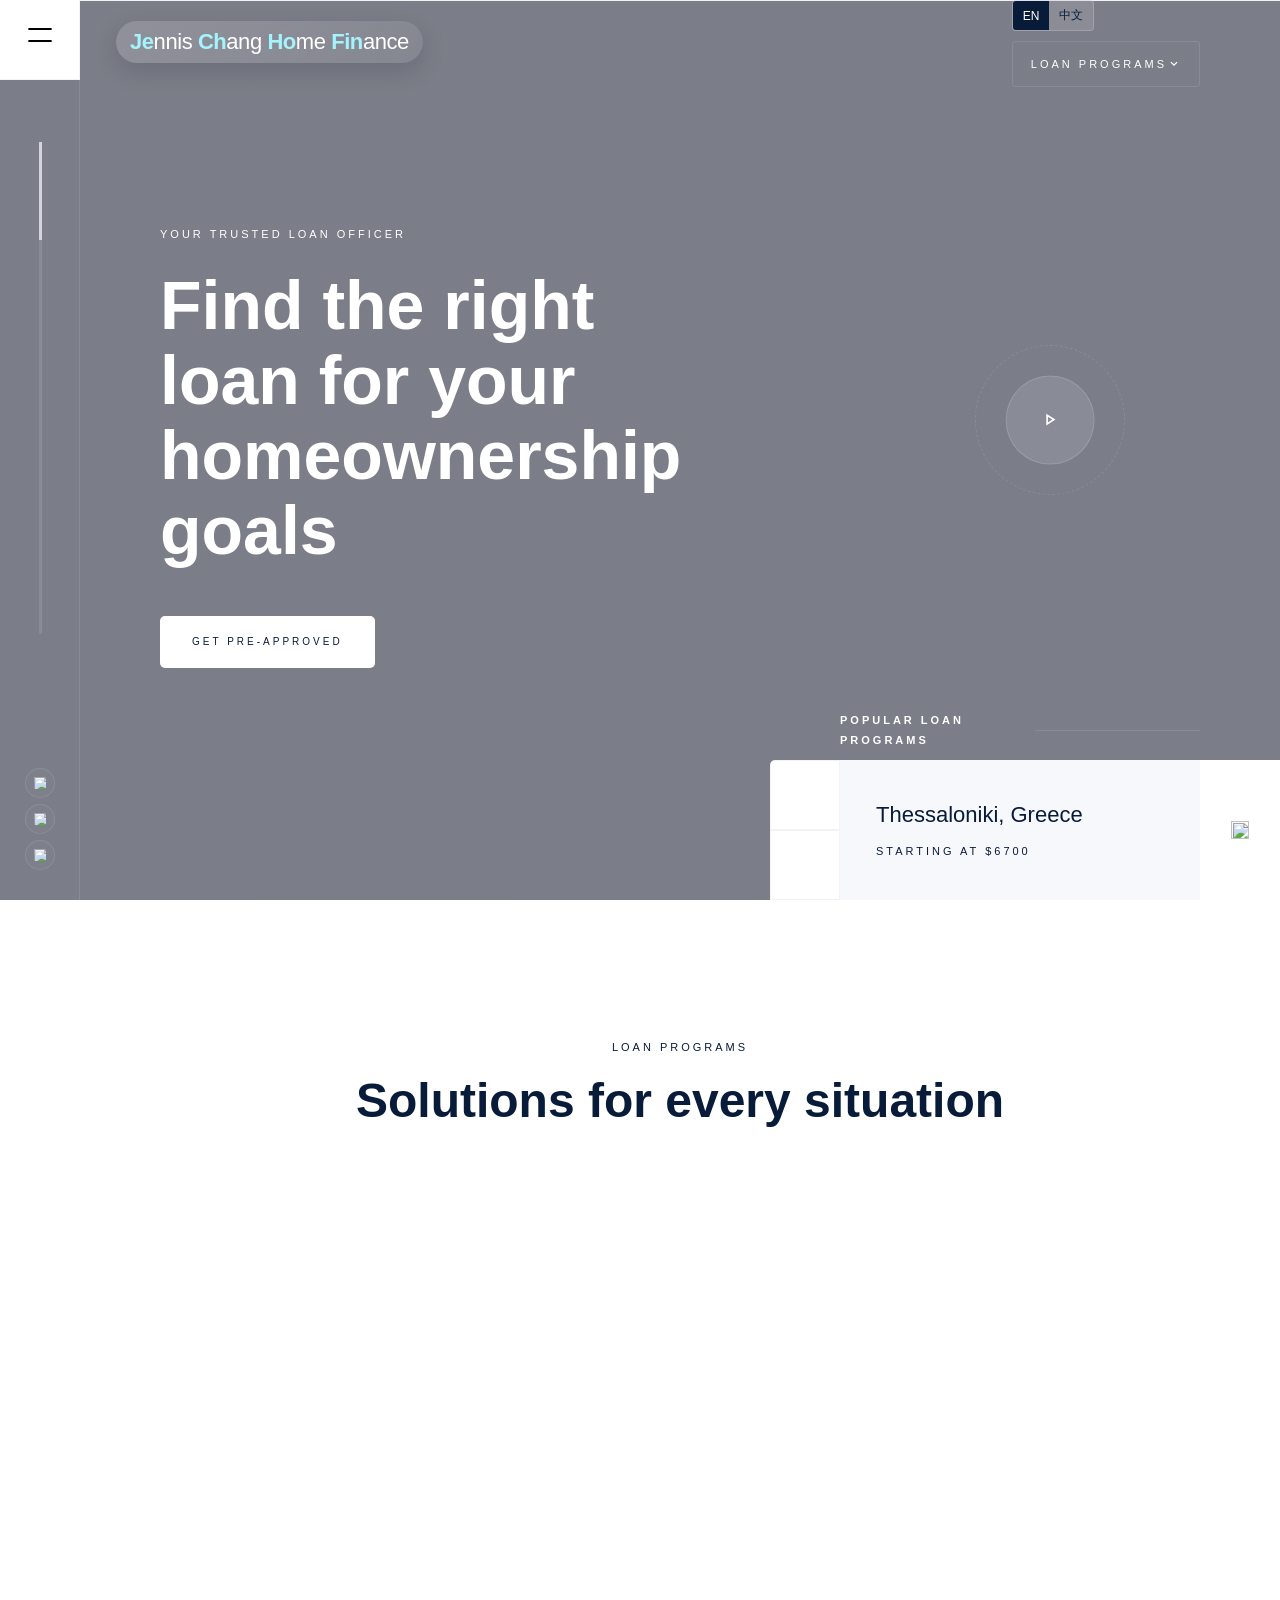
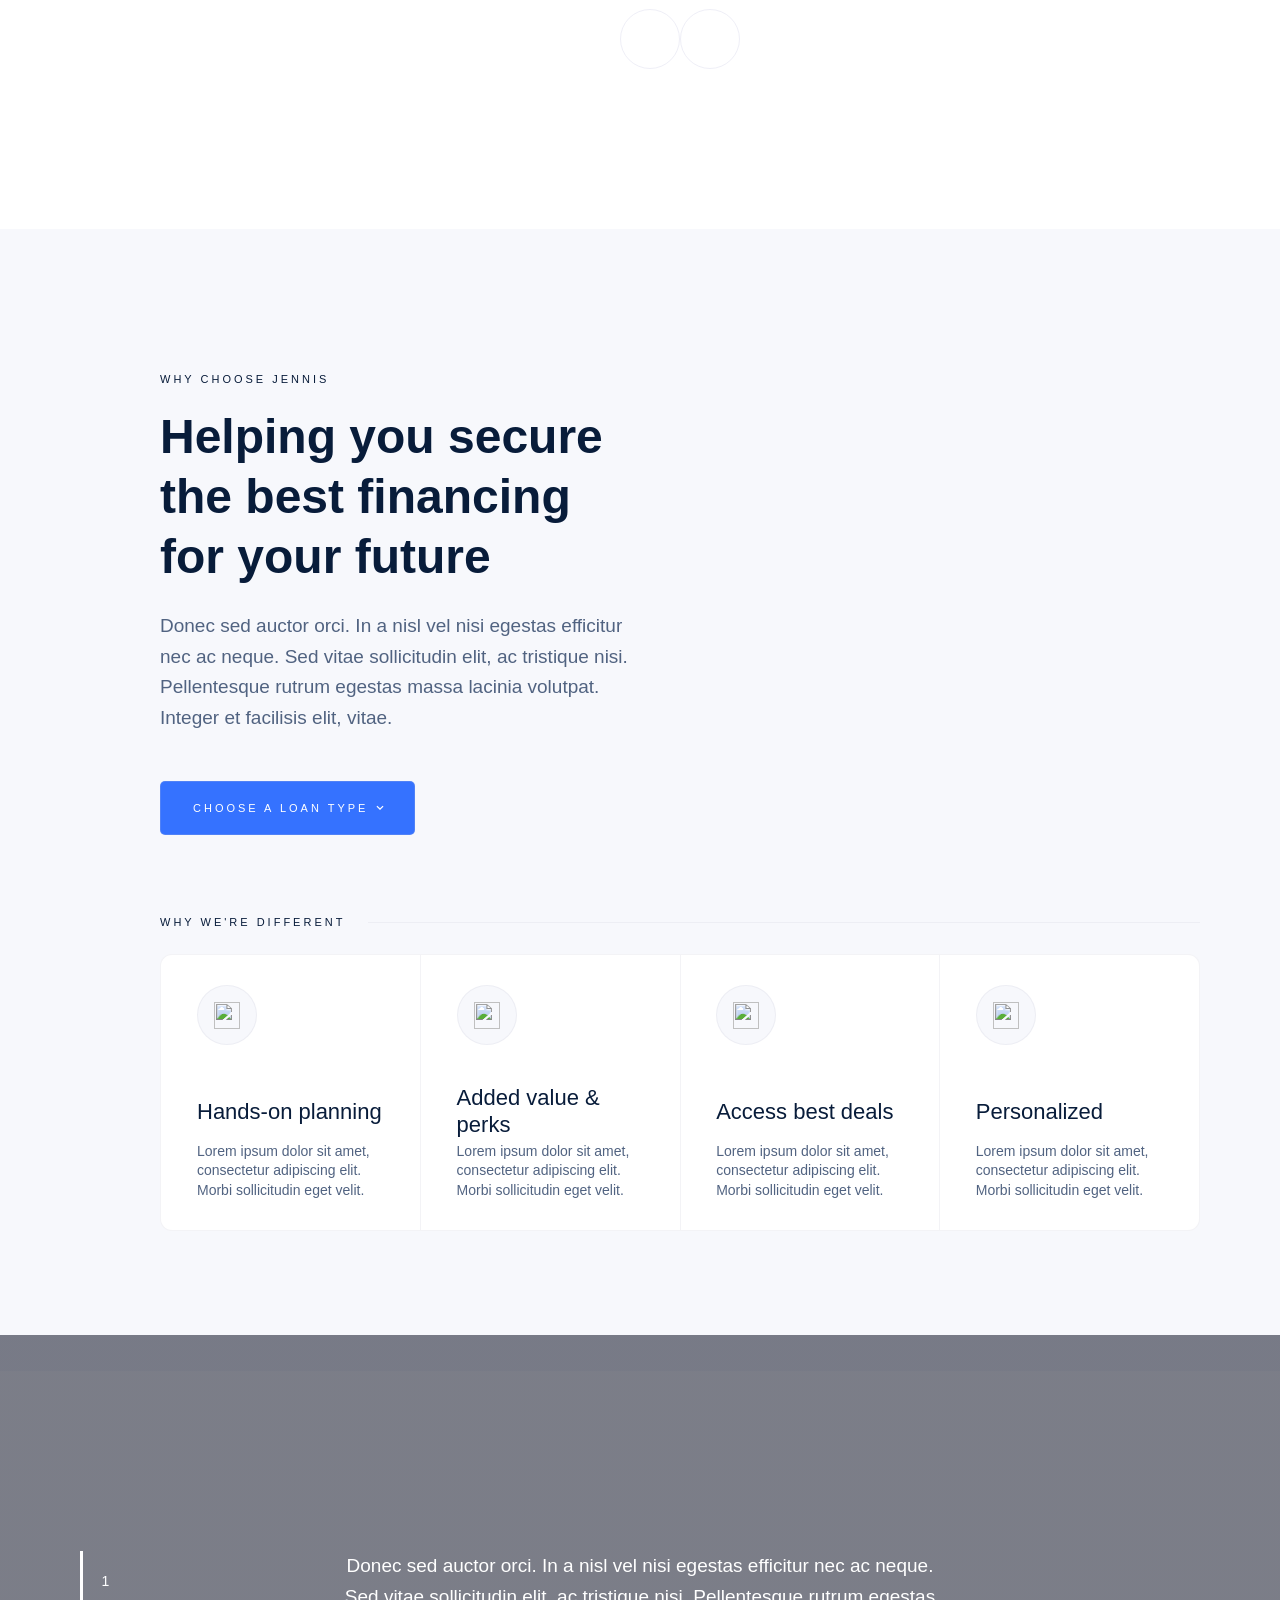
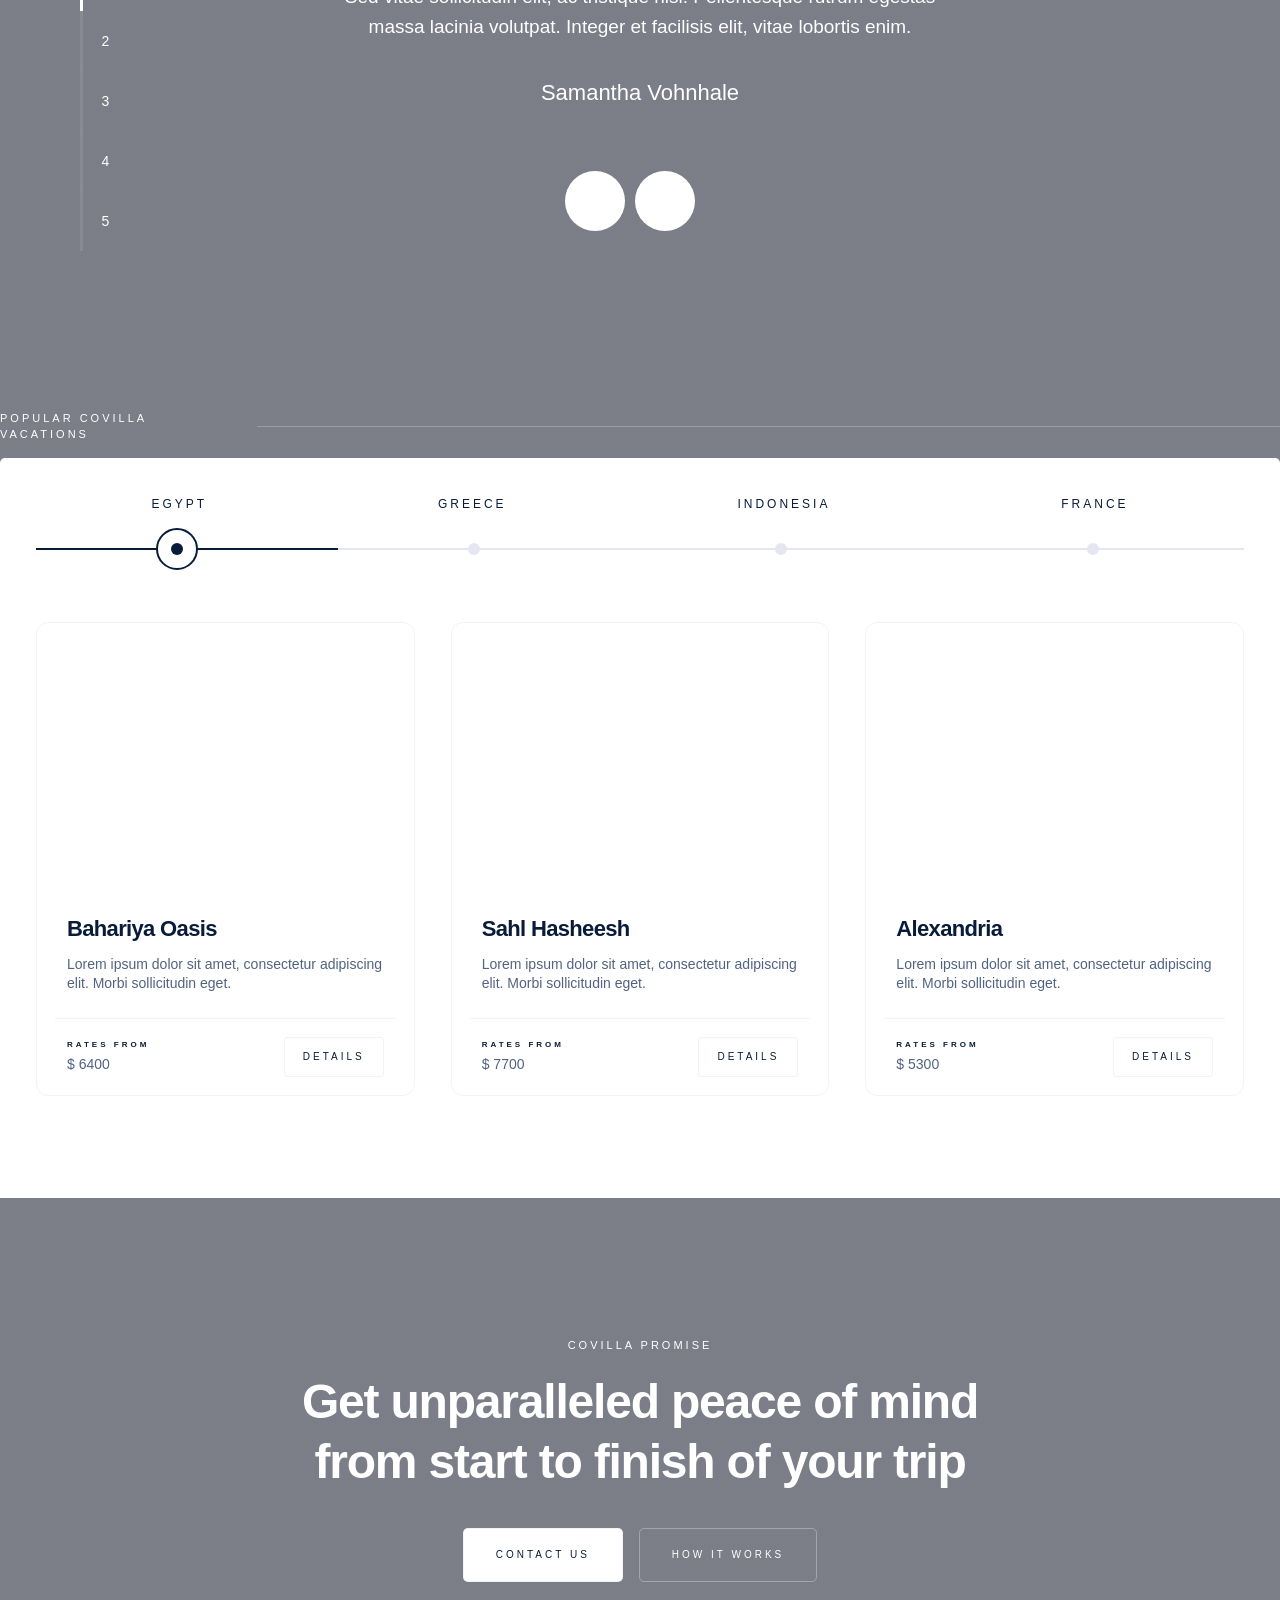
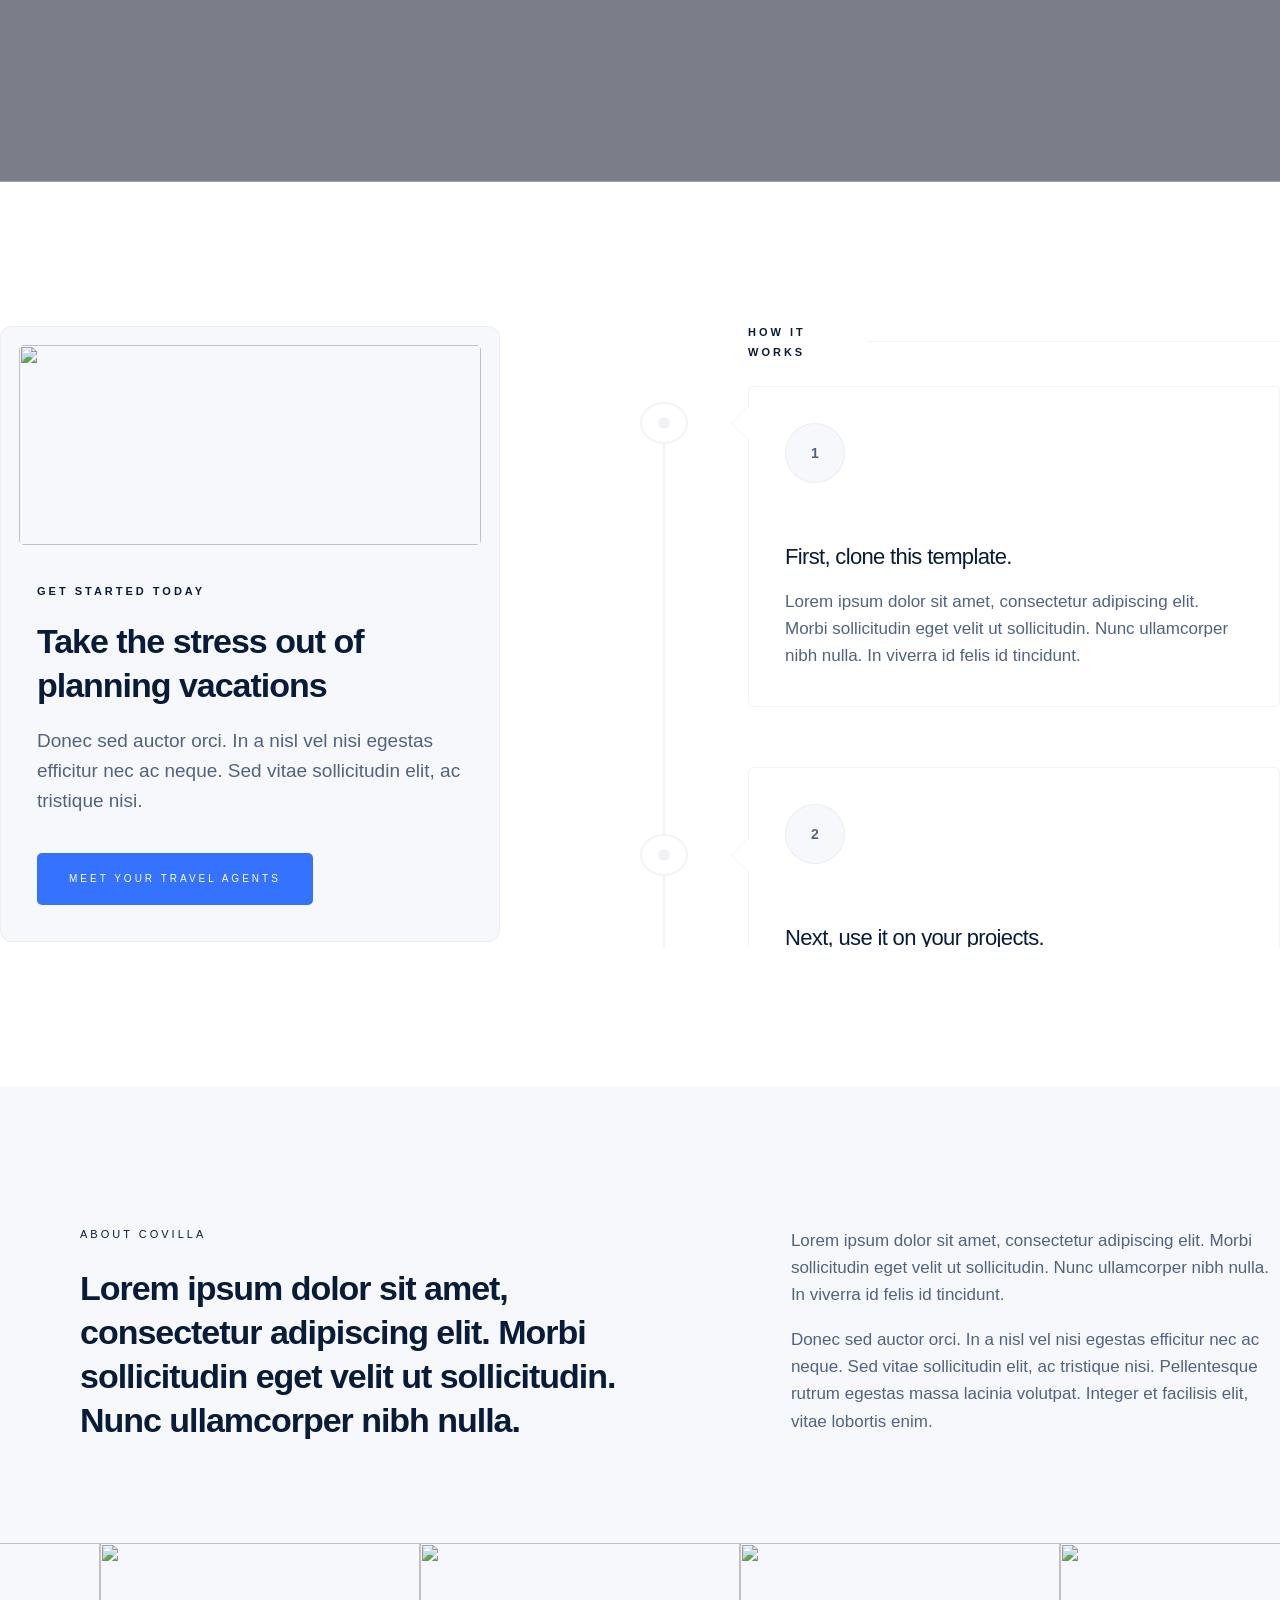
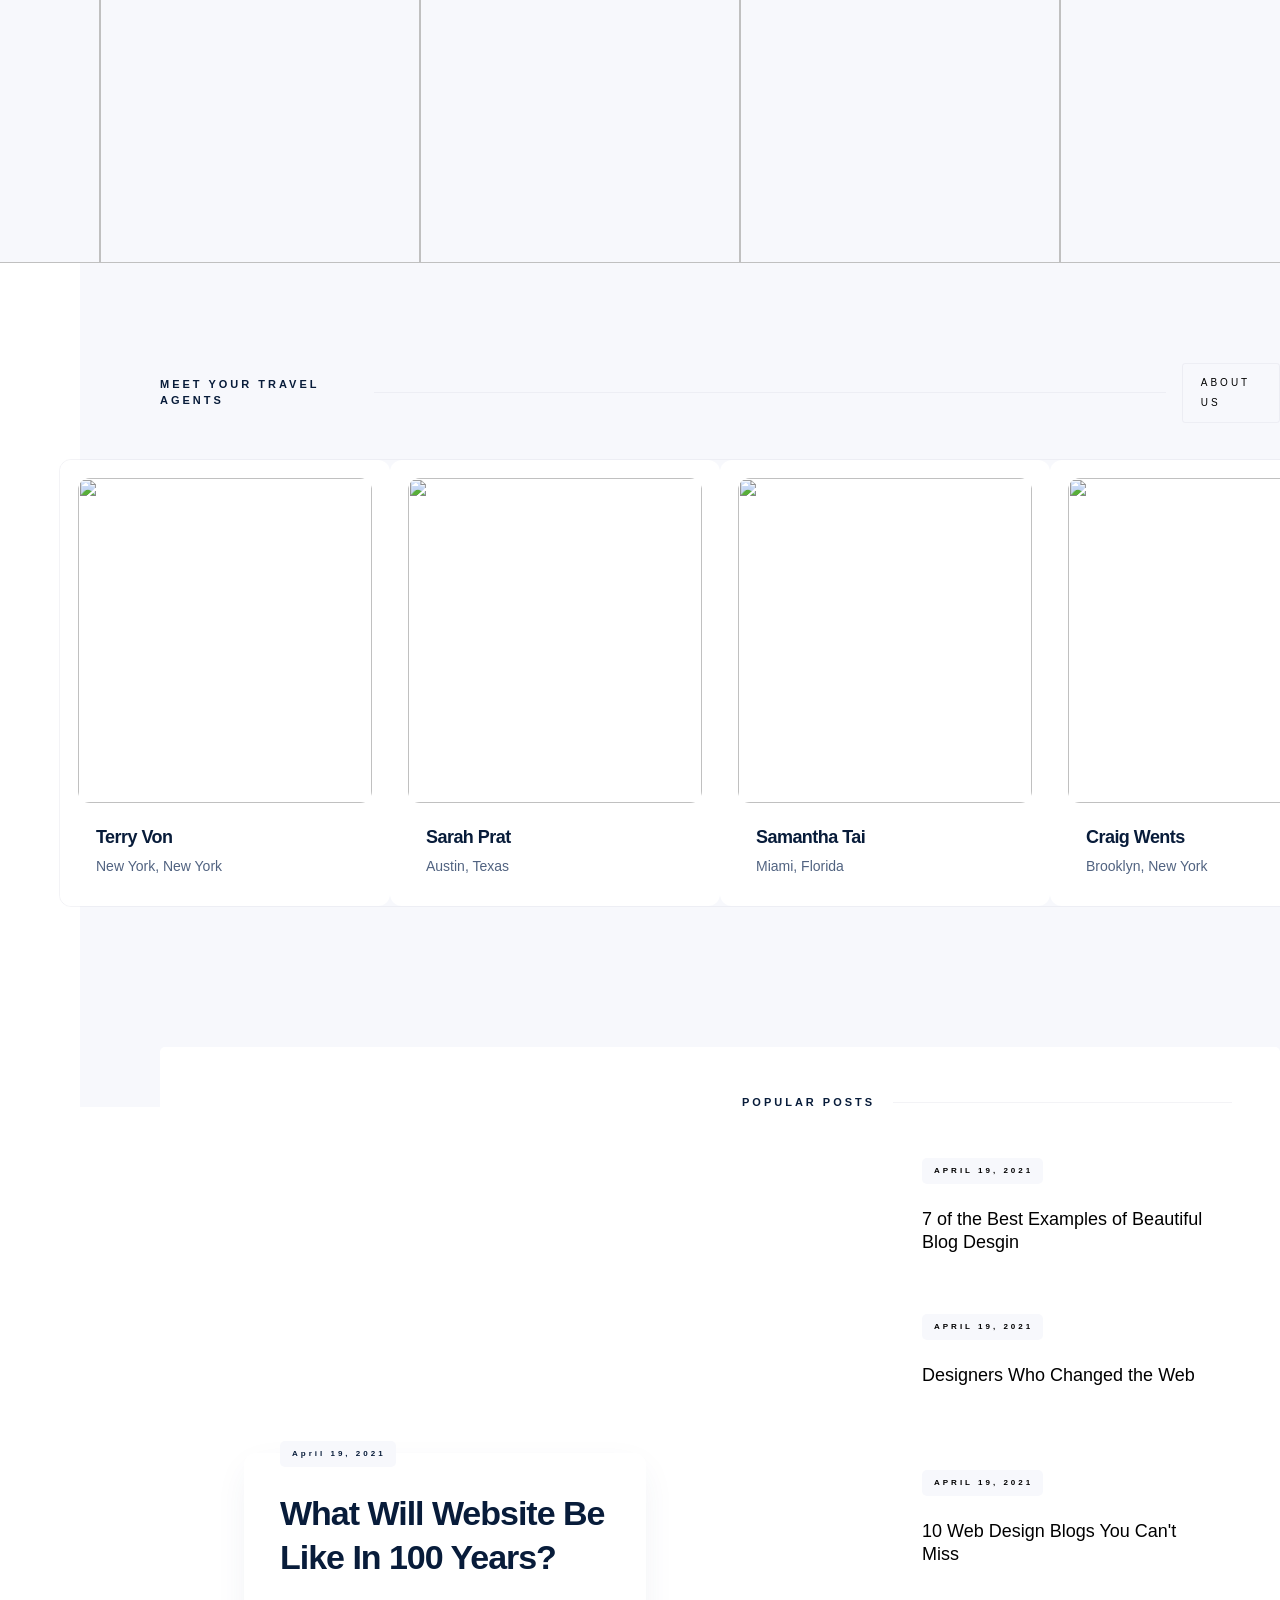
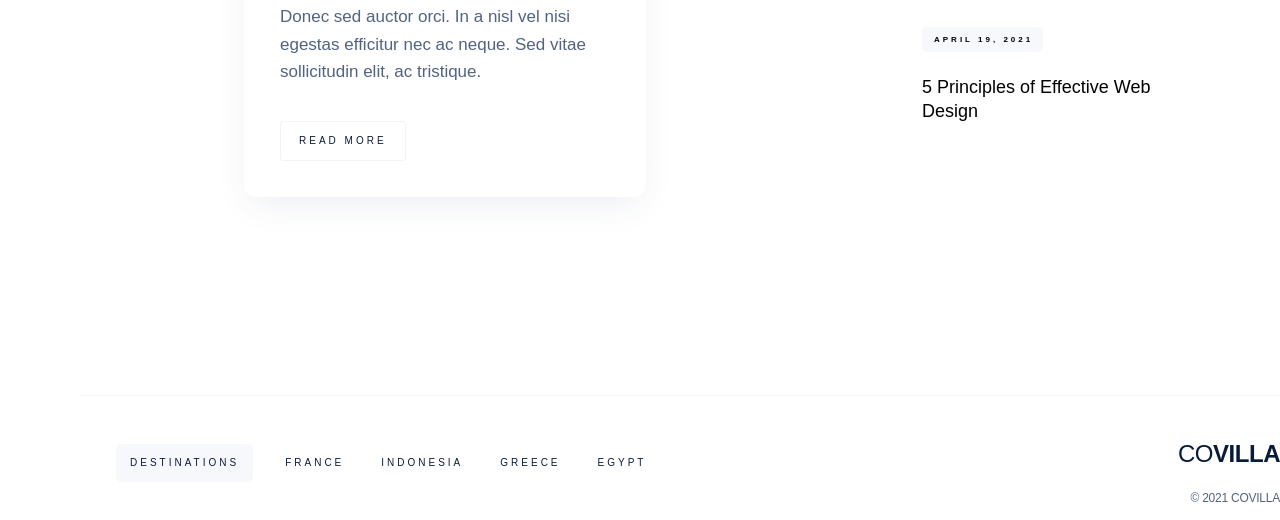
==== commit a053dbce: "Refine logo style and add portrait filename fallbacks" ====
--- a/index.html
+++ b/index.html
@@ -13,14 +13,12 @@
             padding: 8px 14px;
             border-radius: 999px;
             background: linear-gradient(135deg, rgba(255, 255, 255, 0.16), rgba(255, 255, 255, 0.08));
-            border: 1px solid rgba(255, 255, 255, 0.35);
             box-shadow: 0 8px 24px rgba(15, 23, 42, 0.15);
             backdrop-filter: blur(2px);
             line-height: 1.2;
         }
 
         header .container .logo.scroll_down a.brand-logo {
-            border-color: rgba(30, 41, 59, 0.15);
             background: rgba(255, 255, 255, 0.92);
         }
 
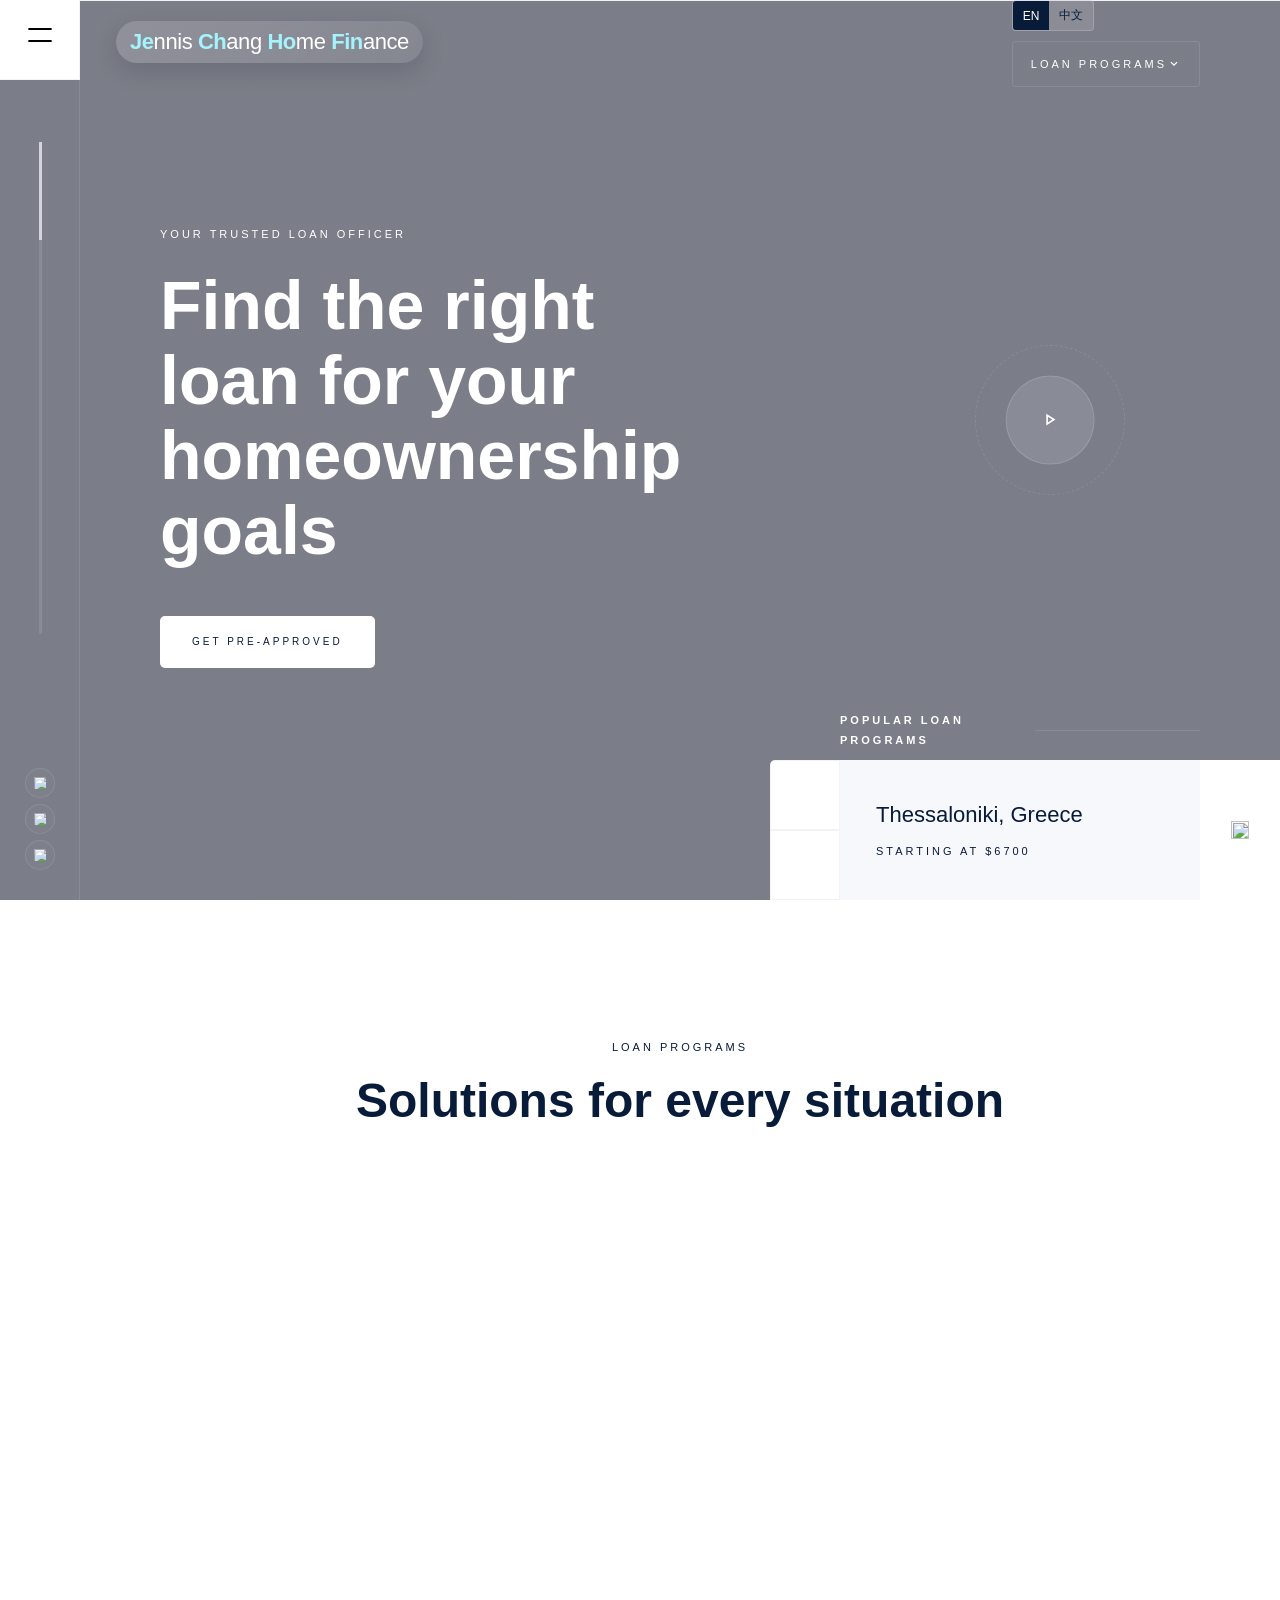
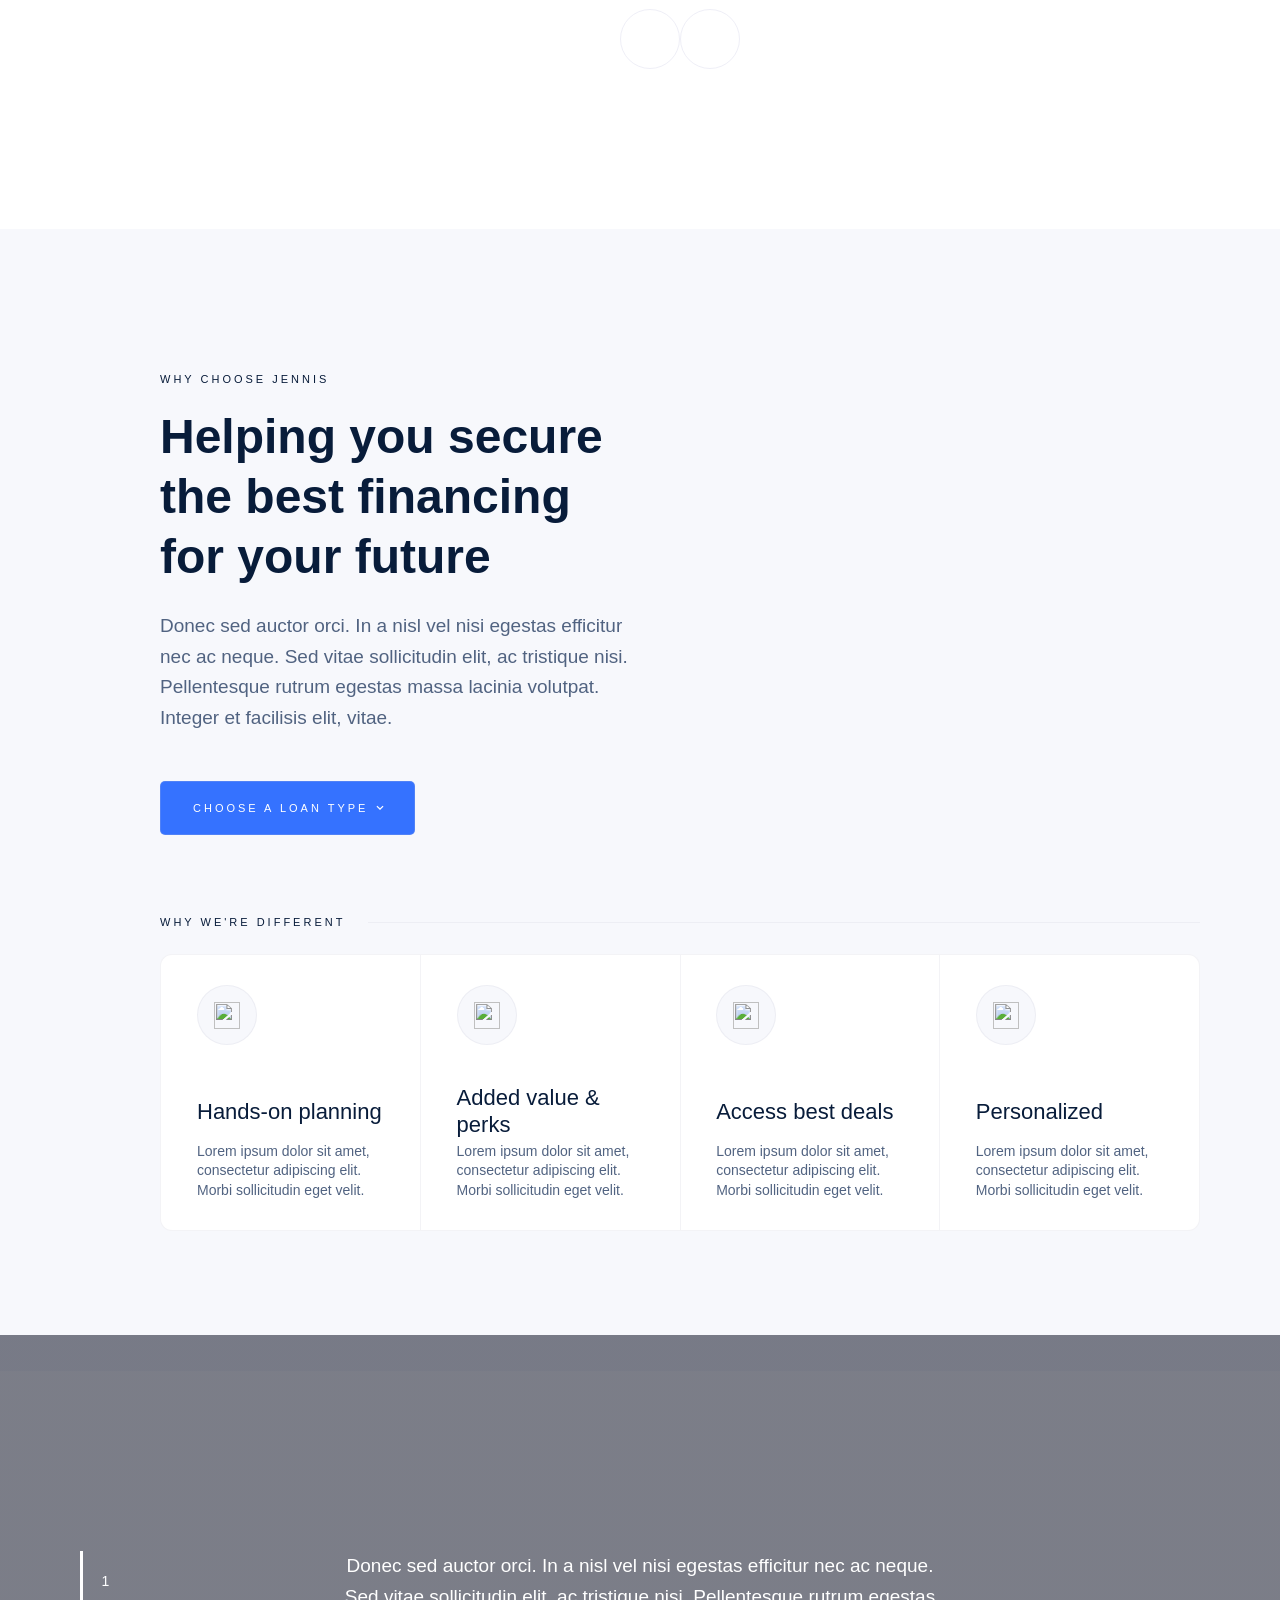
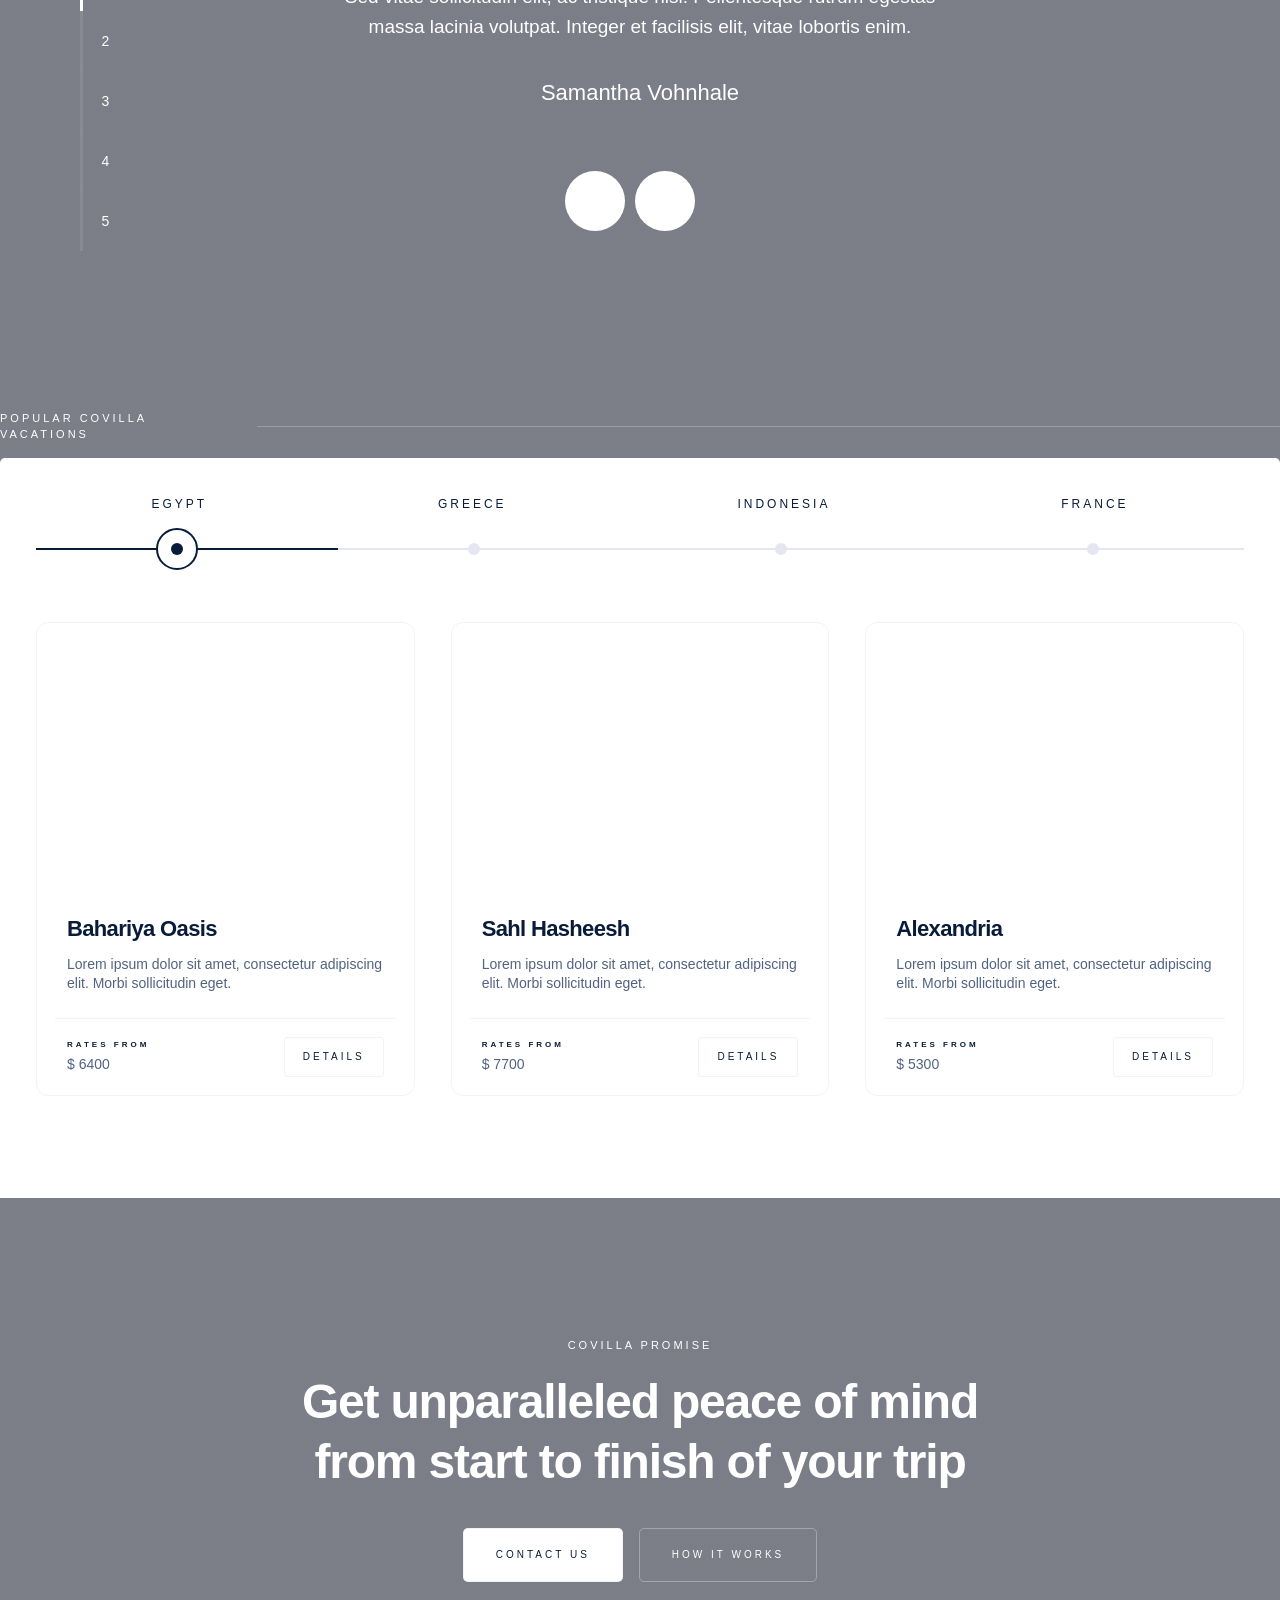
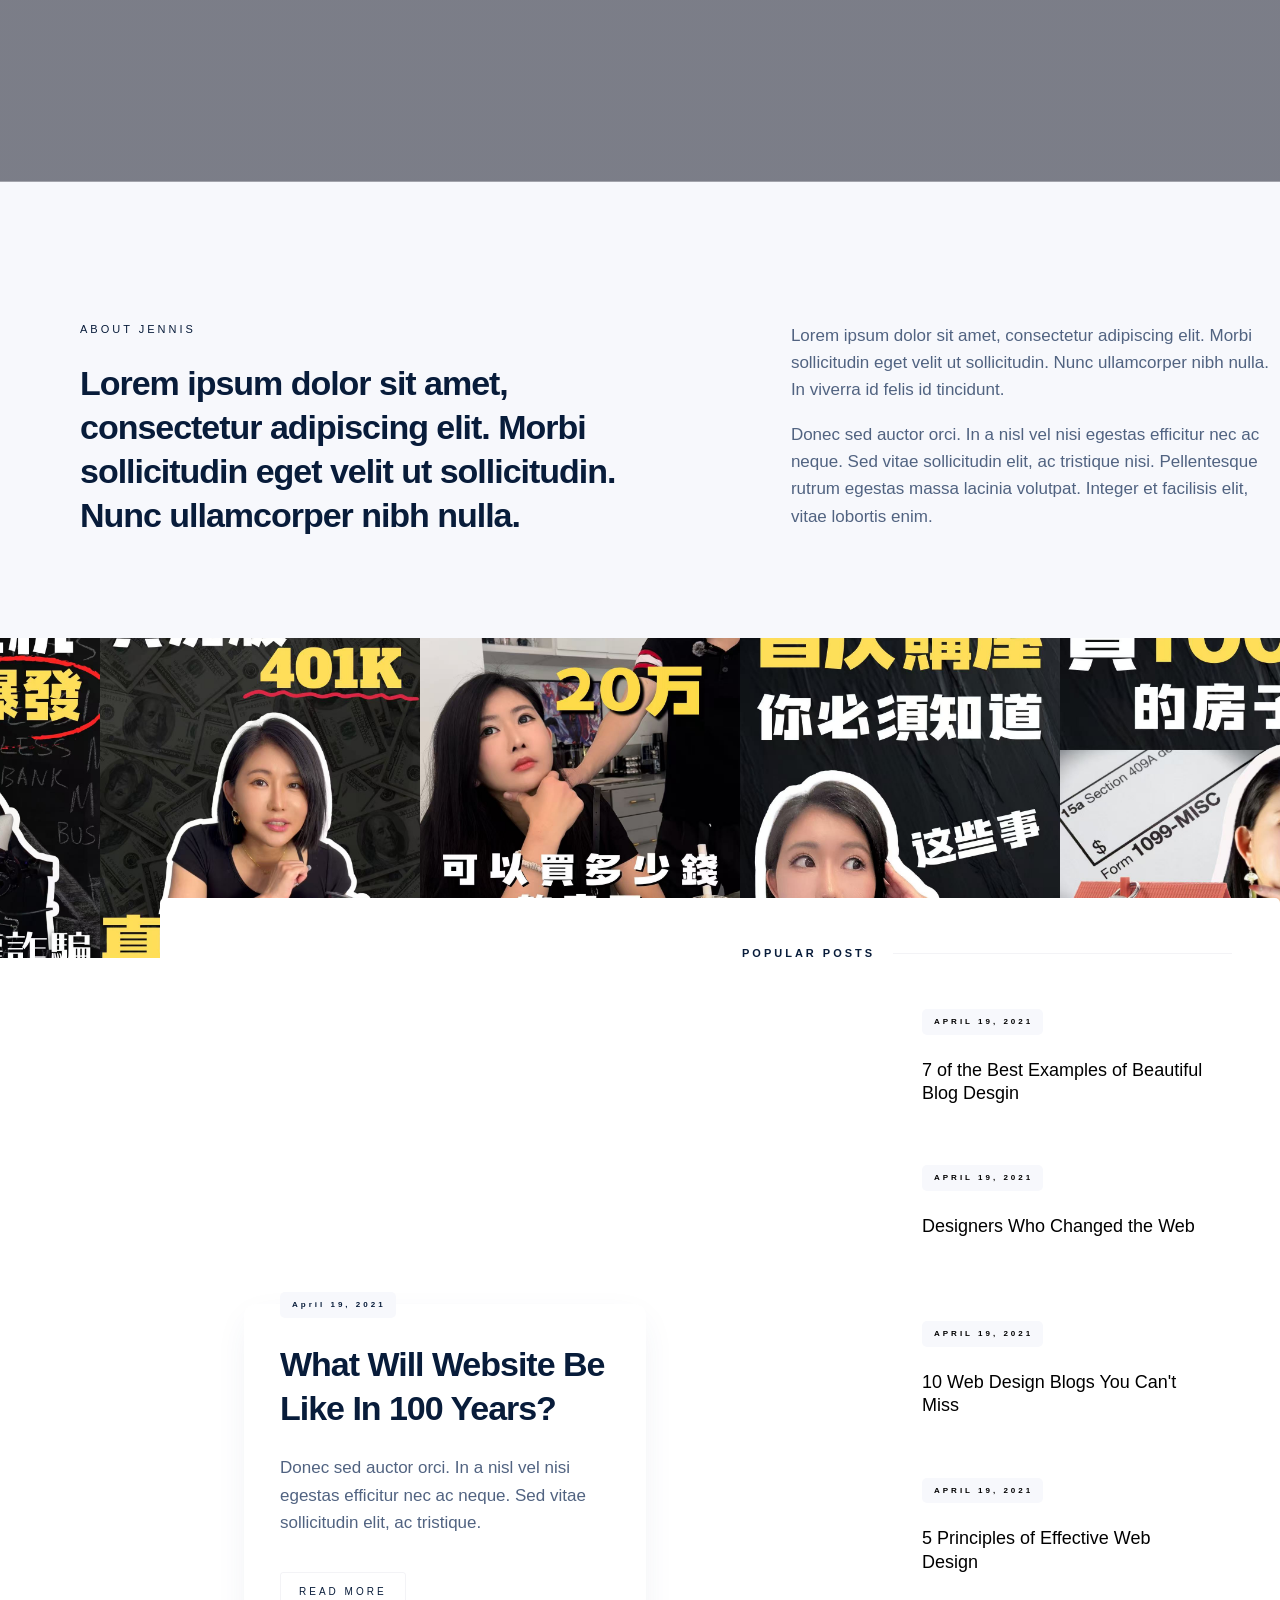
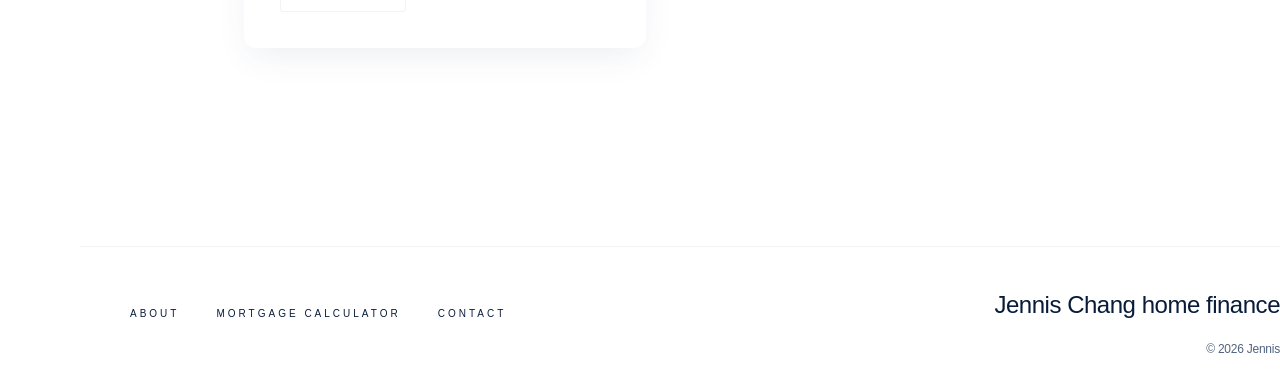
==== commit 0e99f604: "Updated Homepages" ====
--- a/index.html
+++ b/index.html
@@ -4,33 +4,62 @@
 <head>
     <meta charset="UTF-8">
     <meta name="viewport" content="width=device-width, initial-scale=1.0">
-    <title>Jennis Chang home finance</title>
-    <link rel="stylesheet" href="./index.min.css">
-    <link rel="stylesheet" href="./responsive.css">
-    <style>
-        header .container .logo a.brand-logo {
-            display: inline-block;
-            padding: 8px 14px;
-            border-radius: 999px;
-            background: linear-gradient(135deg, rgba(255, 255, 255, 0.16), rgba(255, 255, 255, 0.08));
-            box-shadow: 0 8px 24px rgba(15, 23, 42, 0.15);
-            backdrop-filter: blur(2px);
-            line-height: 1.2;
-        }
-
-        header .container .logo.scroll_down a.brand-logo {
-            background: rgba(255, 255, 255, 0.92);
-        }
-
-        header .container .logo a.brand-logo span {
-            color: #a5f3fc;
-            font-weight: 700;
-        }
-
-        header .container .logo.scroll_down a.brand-logo span {
-            color: #0f766e;
-        }
-    </style>
+    <title>Jennis Chang home finance</title>
+    <link rel="stylesheet" href="./index.min.css">
+    <link rel="stylesheet" href="./responsive.css">
+    <style>
+        header .container .logo a.brand-logo {
+            display: inline-block;
+            padding: 8px 14px;
+            border-radius: 999px;
+            background: linear-gradient(135deg, rgba(255, 255, 255, 0.16), rgba(255, 255, 255, 0.08));
+            box-shadow: 0 8px 24px rgba(15, 23, 42, 0.15);
+            backdrop-filter: blur(2px);
+            line-height: 1.2;
+        }
+
+        header .container .logo.scroll_down a.brand-logo {
+            background: rgba(255, 255, 255, 0.92);
+        }
+
+        header .container .logo a.brand-logo span {
+            color: #a5f3fc;
+            font-weight: 700;
+        }
+
+        header .container .logo.scroll_down a.brand-logo span {
+            color: #0f766e;
+        }
+
+        header .down_menu,
+        .benefits .container .benefits_top .top_left .drop_down .down_menu {
+            width: min(860px, 94vw);
+        }
+
+        header .down_menu .location,
+        .benefits .container .benefits_top .top_left .drop_down .down_menu .location {
+            width: calc((100% - 24px) / 3);
+            margin-right: 12px;
+        }
+
+        header .down_menu a.locations:nth-of-type(3n) .location,
+        .benefits .container .benefits_top .top_left .drop_down .down_menu a.locations:nth-of-type(3n) .location {
+            margin-right: 0;
+        }
+
+        @media (max-width: 900px) {
+
+            header .down_menu .location,
+            .benefits .container .benefits_top .top_left .drop_down .down_menu .location {
+                width: calc((100% - 12px) / 2);
+            }
+
+            header .down_menu a.locations:nth-of-type(2n) .location,
+            .benefits .container .benefits_top .top_left .drop_down .down_menu a.locations:nth-of-type(2n) .location {
+                margin-right: 0;
+            }
+        }
+    </style>
 
 </head>
 
@@ -55,7 +84,7 @@
         <div class="container">
             <a href="javascript:void(0);"></a>
 
-            <h2>Explor vacations</h2>
+            <h2>Explore Plan</h2>
             <div class="scrollbar">
                 <div class="subtitle">
                     <h3>Choose a continent</h3>
@@ -135,7 +164,7 @@
 
                 </div>
                 <div class="box_contact">
-                    <a href="https://www.solely.world/">Solely.World</a>
+                    <a href="/contact/">Jennis</a>
                     <div class="round_arrow"><img
                             src="https://assets.website-files.com/60675f13ea324fdd4af9ef2a/607cb6f733628ed1e51f598b_arrowhead-right-icon-dark-light.svg">
                     </div>
@@ -161,33 +190,34 @@
                 <div class="two_bar top"></div>
                 <div class="two_bar bottom"></div>
             </div>
-            <div class="logo">
-                <a href="/" class="brand-logo"><span>Je</span>nnis <span>Ch</span>ang <span>Ho</span>me <span>Fin</span>ance</a>
-            </div>
+            <div class="logo">
+                <a href="/" class="brand-logo"><span>Je</span>nnis <span>Ch</span>ang <span>Ho</span>me
+                    <span>Fin</span>ance</a>
+            </div>
             <!-- <ul>
-                <li><a href="/about/">ABOUT</a></li>
+                <li><a href="/about/">ABOUT</a></li>
                 <li><a href="https://solely-webflow-path-three.netlify.app/journal">JOURNAL</a></li>
                 <li><a href="https://solely-webflow-path-three.netlify.app/support">SUPPORT</a></li>
             </ul> -->
-            <div class="destination">
-                <div class="language-switcher" aria-label="Language switcher">
-                    <button type="button" class="lang-btn active" data-lang="en">EN</button>
-                    <button type="button" class="lang-btn" data-lang="zh">中文</button>
-                </div>
-                <div class="button">LOAN PROGRAMS<img src="./keyboard_arrow_down_FILL0_wght400_GRAD0_opsz24.svg"
-                        height="14" width="14"></div>
+            <div class="destination">
+                <div class="language-switcher" aria-label="Language switcher">
+                    <button type="button" class="lang-btn active" data-lang="en">EN</button>
+                    <button type="button" class="lang-btn" data-lang="zh">中文</button>
+                </div>
+                <div class="button">LOAN PROGRAMS<img src="./keyboard_arrow_down_FILL0_wght400_GRAD0_opsz24.svg"
+                        height="14" width="14"></div>
                 <div class="down_menu">
                     <div class="subtitle">
-                        <h3>CHOOSE A LOAN TYPE</h3>
+                        <h3>CHOOSE A LOAN TYPE</h3>
                         <div class="line"></div>
                     </div>
 
 
-                    <a href="https://solely-webflow-path-three.netlify.app/location/france" class="locations">
+                    <a href="/contact/" class="locations">
                         <div class="location france">
                             <div>
-                                <h4>France</h4>
-                                <p>6 vacations</p>
+                                <h4 data-loan-type>Conventional Loan</h4>
+                                <p data-loan-tag>Loan Program</p>
                             </div>
                             <div class="round_arrow"><img
                                     src="https://assets.website-files.com/60675f13ea324fdd4af9ef2a/607cb6f733628ed1e51f598b_arrowhead-right-icon-dark-light.svg">
@@ -195,11 +225,11 @@
                         </div>
                     </a>
 
-                    <a href="https://solely-webflow-path-three.netlify.app/location/Indonesia" class="locations">
+                    <a href="/contact/" class="locations">
                         <div class="location indonesia">
                             <div>
-                                <h4>Indonesia</h4>
-                                <p>6 vacations</p>
+                                <h4 data-loan-type>Non-QM Loan</h4>
+                                <p data-loan-tag>Loan Program</p>
                             </div>
                             <div class="round_arrow"><img
                                     src="https://assets.website-files.com/60675f13ea324fdd4af9ef2a/607cb6f733628ed1e51f598b_arrowhead-right-icon-dark-light.svg">
@@ -207,11 +237,11 @@
                         </div>
                     </a>
 
-                    <a href="https://solely-webflow-path-three.netlify.app/location/greece" class="locations">
+                    <a href="/contact/" class="locations">
                         <div class="location greece">
                             <div>
-                                <h4>Greece</h4>
-                                <p>6 vacations</p>
+                                <h4 data-loan-type>Commercial Loan</h4>
+                                <p data-loan-tag>Loan Program</p>
                             </div>
                             <div class="round_arrow"><img
                                     src="https://assets.website-files.com/60675f13ea324fdd4af9ef2a/607cb6f733628ed1e51f598b_arrowhead-right-icon-dark-light.svg">
@@ -219,23 +249,45 @@
                         </div>
                     </a>
 
-                    <a href="https://solely-webflow-path-three.netlify.app/location/egypt" class="locations">
+                    <a href="/contact/" class="locations">
                         <div class="location egypt">
                             <div>
-                                <h4>Egypt</h4>
-                                <p>6 vacations</p>
+                                <h4 data-loan-type>DSCR</h4>
+                                <p data-loan-tag>Loan Program</p>
                             </div>
                             <div class="round_arrow"><img
                                     src="https://assets.website-files.com/60675f13ea324fdd4af9ef2a/607cb6f733628ed1e51f598b_arrowhead-right-icon-dark-light.svg">
                             </div>
                         </div>
                     </a>
+                    <a href="/contact/" class="locations">
+                        <div class="location">
+                            <div>
+                                <h4 data-loan-type>2nd Lien</h4>
+                                <p data-loan-tag>Loan Program</p>
+                            </div>
+                            <div class="round_arrow"><img
+                                    src="https://assets.website-files.com/60675f13ea324fdd4af9ef2a/607cb6f733628ed1e51f598b_arrowhead-right-icon-dark-light.svg">
+                            </div>
+                        </div>
+                    </a>
+                    <a href="/contact/" class="locations">
+                        <div class="location">
+                            <div>
+                                <h4 data-loan-type>HELOC</h4>
+                                <p data-loan-tag>Loan Program</p>
+                            </div>
+                            <div class="round_arrow"><img
+                                    src="https://assets.website-files.com/60675f13ea324fdd4af9ef2a/607cb6f733628ed1e51f598b_arrowhead-right-icon-dark-light.svg">
+                            </div>
+                        </div>
+                    </a>
                 </div>
             </div>
             <ul class="header_mask">
-                <li><a href="/about/">ABOUT</a></li>
-                <li><a href="/mortgage-calculator/">MORTGAGE CALCULATOR</a></li>
-                <li><a href="/contact/">CONTACT</a></li>
+                <li><a href="/about/">ABOUT</a></li>
+                <li><a href="/mortgage-calculator/">MORTGAGE CALCULATOR</a></li>
+                <li><a href="/contact/">CONTACT</a></li>
             </ul>
         </div>
     </header>
@@ -245,17 +297,16 @@
     <section class="main">
         <div class="container">
             <div class="main_left">
-                <h3>YOUR TRUSTED LOAN OFFICER</h3>
-                <h1>Find the right loan for your homeownership goals</h1>
+                <h3>YOUR TRUSTED LOAN OFFICER</h3>
+                <h1>Find the right loan for your homeownership goals</h1>
                 <div class="mainleft_button">
-                    <a href="https://www.solely.world/">GET PRE-APPROVED</a>
+                    <a href="https://www.solely.world/">GET PRE-APPROVED</a>
                 </div>
             </div>
             <div class="main_right">
                 <div class="videoButton">
                     <div class="center">
-                        <video src="./60785e47c656dc751d6416ef_Video002-transcode.mp4" width="300" height="300" autoplay
-                            loop muted></video>
+                        <video src="./youtube video1.mp4" width="300" height="300" autoplay loop muted></video>
                     </div>
                     <div class="secondInner">
                         <div class="inner_video">
@@ -268,7 +319,7 @@
             </div>
         </div>
         <div class="location">
-            <h3>POPULAR LOAN PROGRAMS</h3>
+            <h3>POPULAR LOAN PROGRAMS</h3>
             <div></div>
         </div>
         <div class="slider_bottom">
@@ -295,8 +346,8 @@
     </section>
     <section class="wrapper">
         <div class="container">
-            <h3>LOAN PROGRAMS</h3>
-            <h1>Solutions for every situation</h1>
+            <h3>LOAN PROGRAMS</h3>
+            <h1>Solutions for every situation</h1>
             <div class="slide_photo">
                 <!-- <div class="carousel"> -->
                 <div class="slide_mask">
@@ -333,25 +384,25 @@
             <div class="benefits_top">
                 <div class="top_left">
                     <div class="benefit_left">
-                        <h3>WHY CHOOSE JENNIS</h3>
-                        <h1>Helping you secure the best financing for your future</h1>
+                        <h3>WHY CHOOSE JENNIS</h3>
+                        <h1>Helping you secure the best financing for your future</h1>
                         <p>Donec sed auctor orci. In a nisl vel nisi egestas efficitur nec ac neque. Sed vitae
                             sollicitudin elit, ac tristique nisi. Pellentesque rutrum egestas massa lacinia volutpat.
                             Integer et facilisis elit, vitae.</p>
                     </div>
                     <div class="drop_down">
-                        <div class="down_button">CHOOSE A LOAN TYPE<img
+                        <div class="down_button">CHOOSE A LOAN TYPE<img
                                 src="./keyboard_arrow_down_FILL0_wght400_GRAD0_opsz24.svg" height="14" width="14"></div>
                         <div class="down_menu">
                             <div class="subtitle">
-                                <h3>LOAN PROGRAMS</h3>
+                                <h3>LOAN PROGRAMS</h3>
                                 <div class="line"></div>
                             </div>
-                            <a href="https://solely-webflow-path-three.netlify.app/location/france" class="locations">
+                            <a href="/contact/" class="locations">
                                 <div class="location france">
                                     <div>
-                                        <h4>France</h4>
-                                        <p>6 vacations</p>
+                                        <h4 data-loan-type>Conventional Loan</h4>
+                                        <p data-loan-tag>Loan Program</p>
                                     </div>
                                     <div class="round_arrow"><img
                                             src="https://assets.website-files.com/60675f13ea324fdd4af9ef2a/607cb6f733628ed1e51f598b_arrowhead-right-icon-dark-light.svg">
@@ -359,12 +410,11 @@
                                 </div>
                             </a>
 
-                            <a href="https://solely-webflow-path-three.netlify.app/location/Indonesia"
-                                class="locations">
+                            <a href="/contact/" class="locations">
                                 <div class="location indonesia">
                                     <div>
-                                        <h4>Indonesia</h4>
-                                        <p>6 vacations</p>
+                                        <h4 data-loan-type>Non-QM Loan</h4>
+                                        <p data-loan-tag>Loan Program</p>
                                     </div>
                                     <div class="round_arrow"><img
                                             src="https://assets.website-files.com/60675f13ea324fdd4af9ef2a/607cb6f733628ed1e51f598b_arrowhead-right-icon-dark-light.svg">
@@ -372,11 +422,11 @@
                                 </div>
                             </a>
 
-                            <a href="https://solely-webflow-path-three.netlify.app/location/greece" class="locations">
+                            <a href="/contact/" class="locations">
                                 <div class="location greece">
                                     <div>
-                                        <h4>Greece</h4>
-                                        <p>6 vacations</p>
+                                        <h4 data-loan-type>Commercial Loan</h4>
+                                        <p data-loan-tag>Loan Program</p>
                                     </div>
                                     <div class="round_arrow"><img
                                             src="https://assets.website-files.com/60675f13ea324fdd4af9ef2a/607cb6f733628ed1e51f598b_arrowhead-right-icon-dark-light.svg">
@@ -384,11 +434,33 @@
                                 </div>
                             </a>
 
-                            <a href="https://solely-webflow-path-three.netlify.app/location/egypt" class="locations">
+                            <a href="/contact/" class="locations">
                                 <div class="location egypt">
                                     <div>
-                                        <h4>Egypt</h4>
-                                        <p>6 vacations</p>
+                                        <h4 data-loan-type>DSCR</h4>
+                                        <p data-loan-tag>Loan Program</p>
+                                    </div>
+                                    <div class="round_arrow"><img
+                                            src="https://assets.website-files.com/60675f13ea324fdd4af9ef2a/607cb6f733628ed1e51f598b_arrowhead-right-icon-dark-light.svg">
+                                    </div>
+                                </div>
+                            </a>
+                            <a href="/contact/" class="locations">
+                                <div class="location">
+                                    <div>
+                                        <h4 data-loan-type>2nd Lien</h4>
+                                        <p data-loan-tag>Loan Program</p>
+                                    </div>
+                                    <div class="round_arrow"><img
+                                            src="https://assets.website-files.com/60675f13ea324fdd4af9ef2a/607cb6f733628ed1e51f598b_arrowhead-right-icon-dark-light.svg">
+                                    </div>
+                                </div>
+                            </a>
+                            <a href="/contact/" class="locations">
+                                <div class="location">
+                                    <div>
+                                        <h4 data-loan-type>HELOC</h4>
+                                        <p data-loan-tag>Loan Program</p>
                                     </div>
                                     <div class="round_arrow"><img
                                             src="https://assets.website-files.com/60675f13ea324fdd4af9ef2a/607cb6f733628ed1e51f598b_arrowhead-right-icon-dark-light.svg">
@@ -726,14 +798,14 @@
                 <h4>COVILLA PROMISE</h4>
                 <h1>Get unparalleled peace of mind from start to finish of your trip</h1>
                 <div>
-                    <a href="/contact/">CONTACT US</a>
+                    <a href="/contact/">CONTACT US</a>
                     <a href="javascript:void(0);">HOW IT WORKS</a>
                 </div>
             </div>
         </div>
     </section>
 
-    <section class="meeting">
+    <!-- <section class="meeting">
         <div class="container">
             <div class="left">
 
@@ -744,7 +816,7 @@
                     <h2>Take the stress out of planning vacations</h2>
                     <p>Donec sed auctor orci. In a nisl vel nisi egestas efficitur nec ac neque. Sed vitae sollicitudin
                         elit, ac tristique nisi.</p>
-                    <a href="/about/">MEET YOUR TRAVEL AGENTS</a>
+                    <a href="/about/">MEET YOUR TRAVEL AGENTS</a>
                 </div>
             </div>
             <div class="right">
@@ -772,7 +844,7 @@
                         <div class="steps-arrow"></div>
                         <div class="steps-outline"></div>
                     </div>
-                    <!-- <div class="vertical-line"></div> -->
+        
                 </div>
                 <div>
                     <div class="subtitle">
@@ -808,12 +880,12 @@
                 </div>
             </div>
         </div>
-    </section>
+    </section> -->
     <section class="about">
         <div class="container">
             <div class="about-content">
                 <div class="leftside">
-                    <h4>ABOUT COVILLA</h4>
+                    <h4>ABOUT JENNIS</h4>
                     <h2>Lorem ipsum dolor sit amet, consectetur adipiscing elit. Morbi sollicitudin eget velit ut
                         sollicitudin. Nunc ullamcorper nibh nulla.</h2>
                 </div>
@@ -829,9 +901,7 @@
         <div class="moving-slider">
             <div class="img-wrapper">
                 <ul>
-                    <li><a href="javascript:void(0)"><img
-                                src="https://assets.website-files.com/60675f13ea324fdd4af9ef2a/607b6af17c67770ae3de1541_Family001.jpeg"
-                                alt="">
+                    <li><a href="javascript:void(0)"><img src="./xhs photo1.jpg" alt="">
                             <div class="for_hover">
                                 <div class="for-content">
                                     <div><img
@@ -841,9 +911,7 @@
                                 </div>
                             </div>
                         </a></li>
-                    <li><a href="javascript:void(0)"><img
-                                src="https://assets.website-files.com/60675f13ea324fdd4af9ef2a/607b6c801c6cc62928080d5c_Family003.jpeg"
-                                alt="">
+                    <li><a href="javascript:void(0)"><img src="./xhs photo2.jpg" alt="">
                             <div class="for_hover">
                                 <div class="for-content">
                                     <div><img
@@ -853,9 +921,7 @@
                                 </div>
                             </div>
                         </a></li>
-                    <li><a href="javascript:void(0)"><img
-                                src="https://assets.website-files.com/60675f13ea324fdd4af9ef2a/607b6ccb8c09f127ee426222_Family004.jpeg"
-                                alt="">
+                    <li><a href="javascript:void(0)"><img src="./xhs photo3.jpg" alt="">
                             <div class="for_hover">
                                 <div class="for-content">
                                     <div><img
@@ -865,9 +931,7 @@
                                 </div>
                             </div>
                         </a></li>
-                    <li><a href="javascript:void(0)"><img
-                                src="https://assets.website-files.com/60675f13ea324fdd4af9ef2a/607b6d1847737e3cad7ace73_Family005.jpeg"
-                                alt="">
+                    <li><a href="javascript:void(0)"><img src="./xhs photo4.jpg" alt="">
                             <div class="for_hover">
                                 <div class="for-content">
                                     <div><img
@@ -877,9 +941,7 @@
                                 </div>
                             </div>
                         </a></li>
-                    <li><a href="javascript:void(0)"><img
-                                src="https://assets.website-files.com/60675f13ea324fdd4af9ef2a/607dcd6f4c797d614a152a89_Family0012.jpeg"
-                                alt="">
+                    <li><a href="javascript:void(0)"><img src="./xhs photo5.jpg" alt="">
                             <div class="for_hover">
                                 <div class="for-content">
                                     <div><img
@@ -889,9 +951,7 @@
                                 </div>
                             </div>
                         </a></li>
-                    <li><a href="javascript:void(0)"><img
-                                src="https://assets.website-files.com/60675f13ea324fdd4af9ef2a/607b6e34994877bde5d7d81b_Family007.jpeg"
-                                alt="">
+                    <li><a href="javascript:void(0)"><img src="./xhs photo6.png" alt="">
                             <div class="for_hover">
                                 <div class="for-content">
                                     <div><img
@@ -908,14 +968,14 @@
 
     </section>
 
-    <section class="agents">
+    <!-- <section class="agents">
         <div class="container">
             <div class="title">
 
                 <h3>MEET YOUR TRAVEL AGENTS</h3>
 
                 <div class="line"></div>
-                <a href="/about/">ABOUT US</a>
+                <a href="/about/">ABOUT US</a>
             </div>
             <div class="agents-photo">
                 <div>
@@ -952,7 +1012,7 @@
                 </div>
             </div>
         </div>
-    </section>
+    </section> -->
 
     <section class="posts">
         <div class="padding">
@@ -1024,42 +1084,38 @@
 
     <footer>
         <div class="container">
+
             <ul>
-                <li class="text-only">DESTINATIONS</li>
+                <!-- <li class="text-only">DESTINATIONS</li> -->
                 <div>
-                    <div class="link"><a href="https://solely-webflow-path-three.netlify.app/location/france">
-                            <h4>FRANCE</h4>
+                    <div class="link"><a href="/about/">
+                            <h4>ABOUT</h4>
                             <div class="cover"></div>
                         </a>
 
                     </div>
-                    <div class="link"><a href="https://solely-webflow-path-three.netlify.app/location/indonesia">
-                            <h4>INDONESIA</h4>
+                    <div class="link"><a href="/mortgage-calculator/">
+                            <h4>MORTGAGE CALCULATOR</h4>
                             <div class="cover"></div>
                         </a>
 
                     </div>
-                    <div class="link"><a href="https://solely-webflow-path-three.netlify.app/location/greece">
-                            <h4>GREECE</h4>
+                    <div class="link"><a href="/contact/">
+                            <h4>CONTACT</h4>
                             <div class="cover"></div>
                         </a>
 
                     </div>
-                    <div class="link"><a href="https://solely-webflow-path-three.netlify.app/location/egypt">
-                            <h4>EGYPT</h4>
-                            <div class="cover"></div>
-                        </a>
-
-                    </div>
+
                 </div>
             </ul>
             <div class="footer-right">
-                <div>CO<span>VILLA</span></div>
-                <div class="copyright">&copy 2021 COVILLA</div>
+                <div>Jennis Chang home finance</span></div>
+                <div class="copyright">&copy 2026 Jennis</div>
             </div>
         </div>
     </footer>
     <script src="./index.js"></script>
 </body>
 
-</html>
+</html>
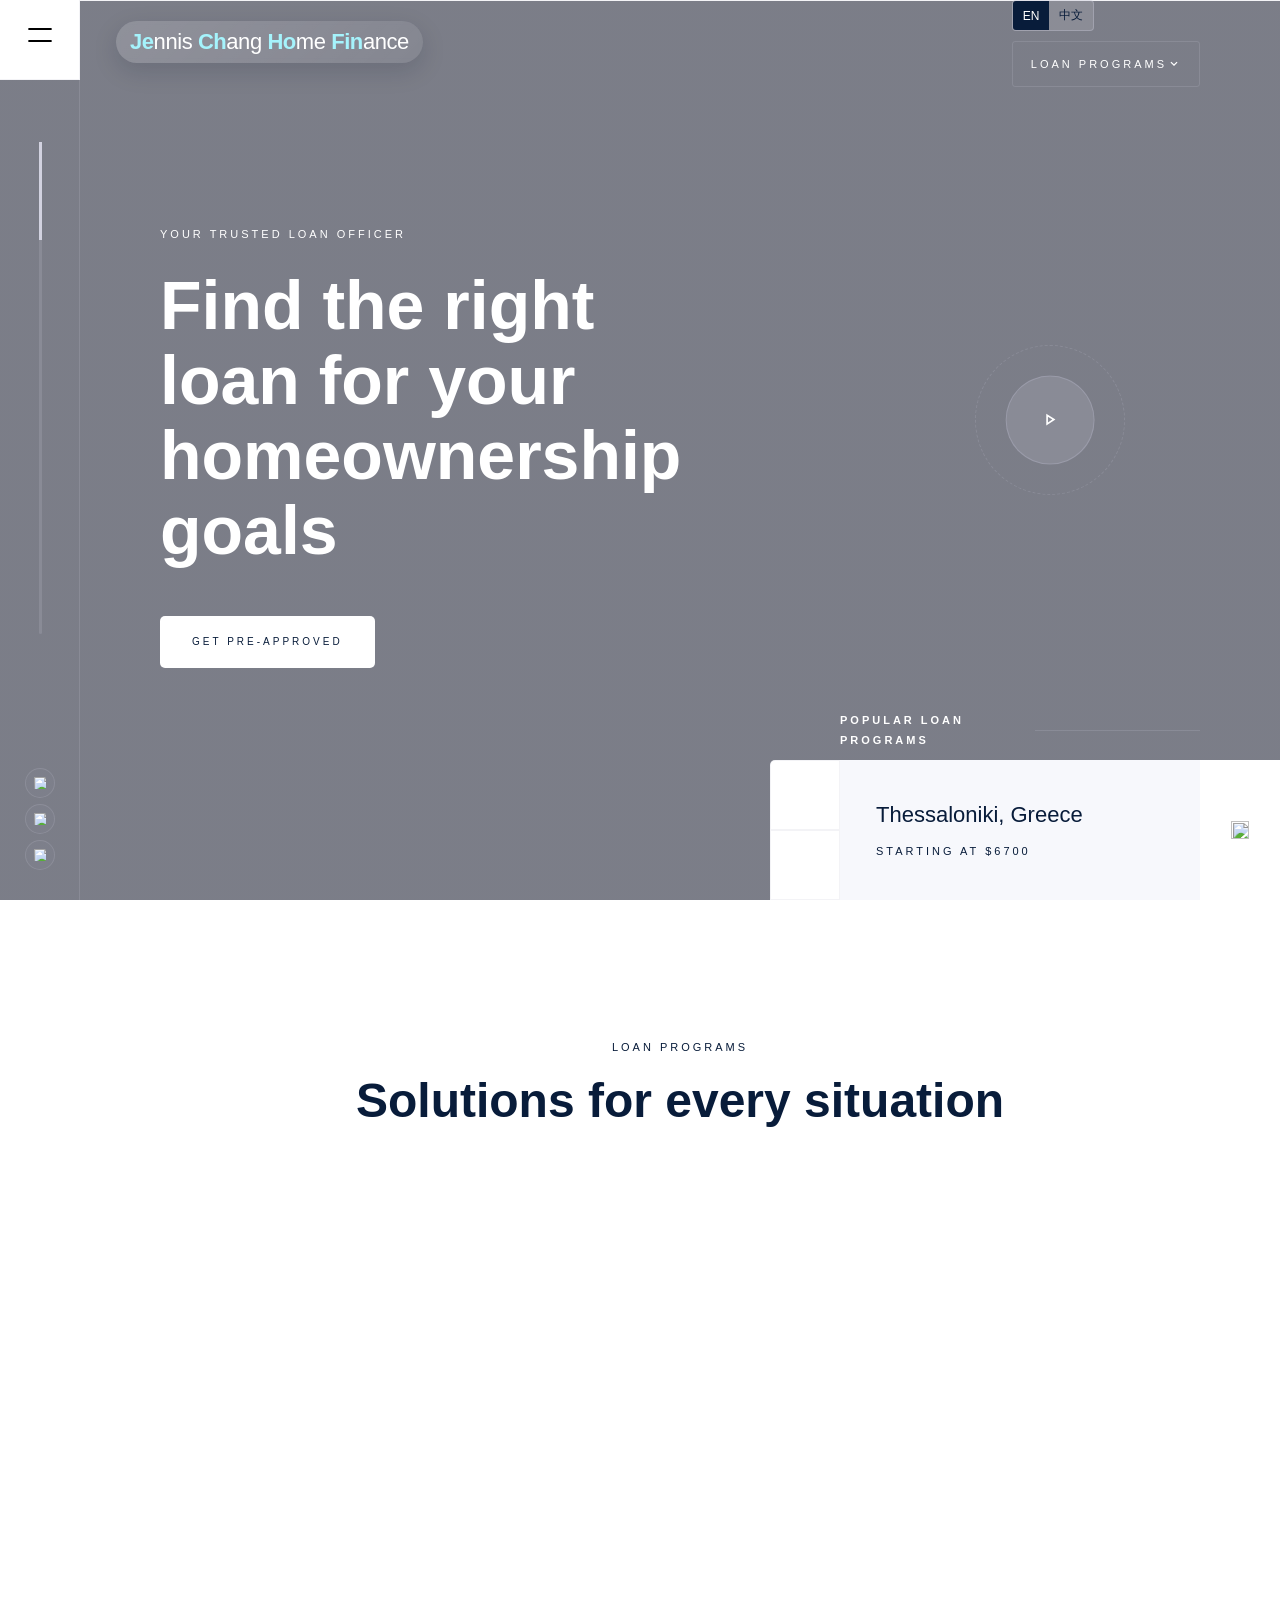
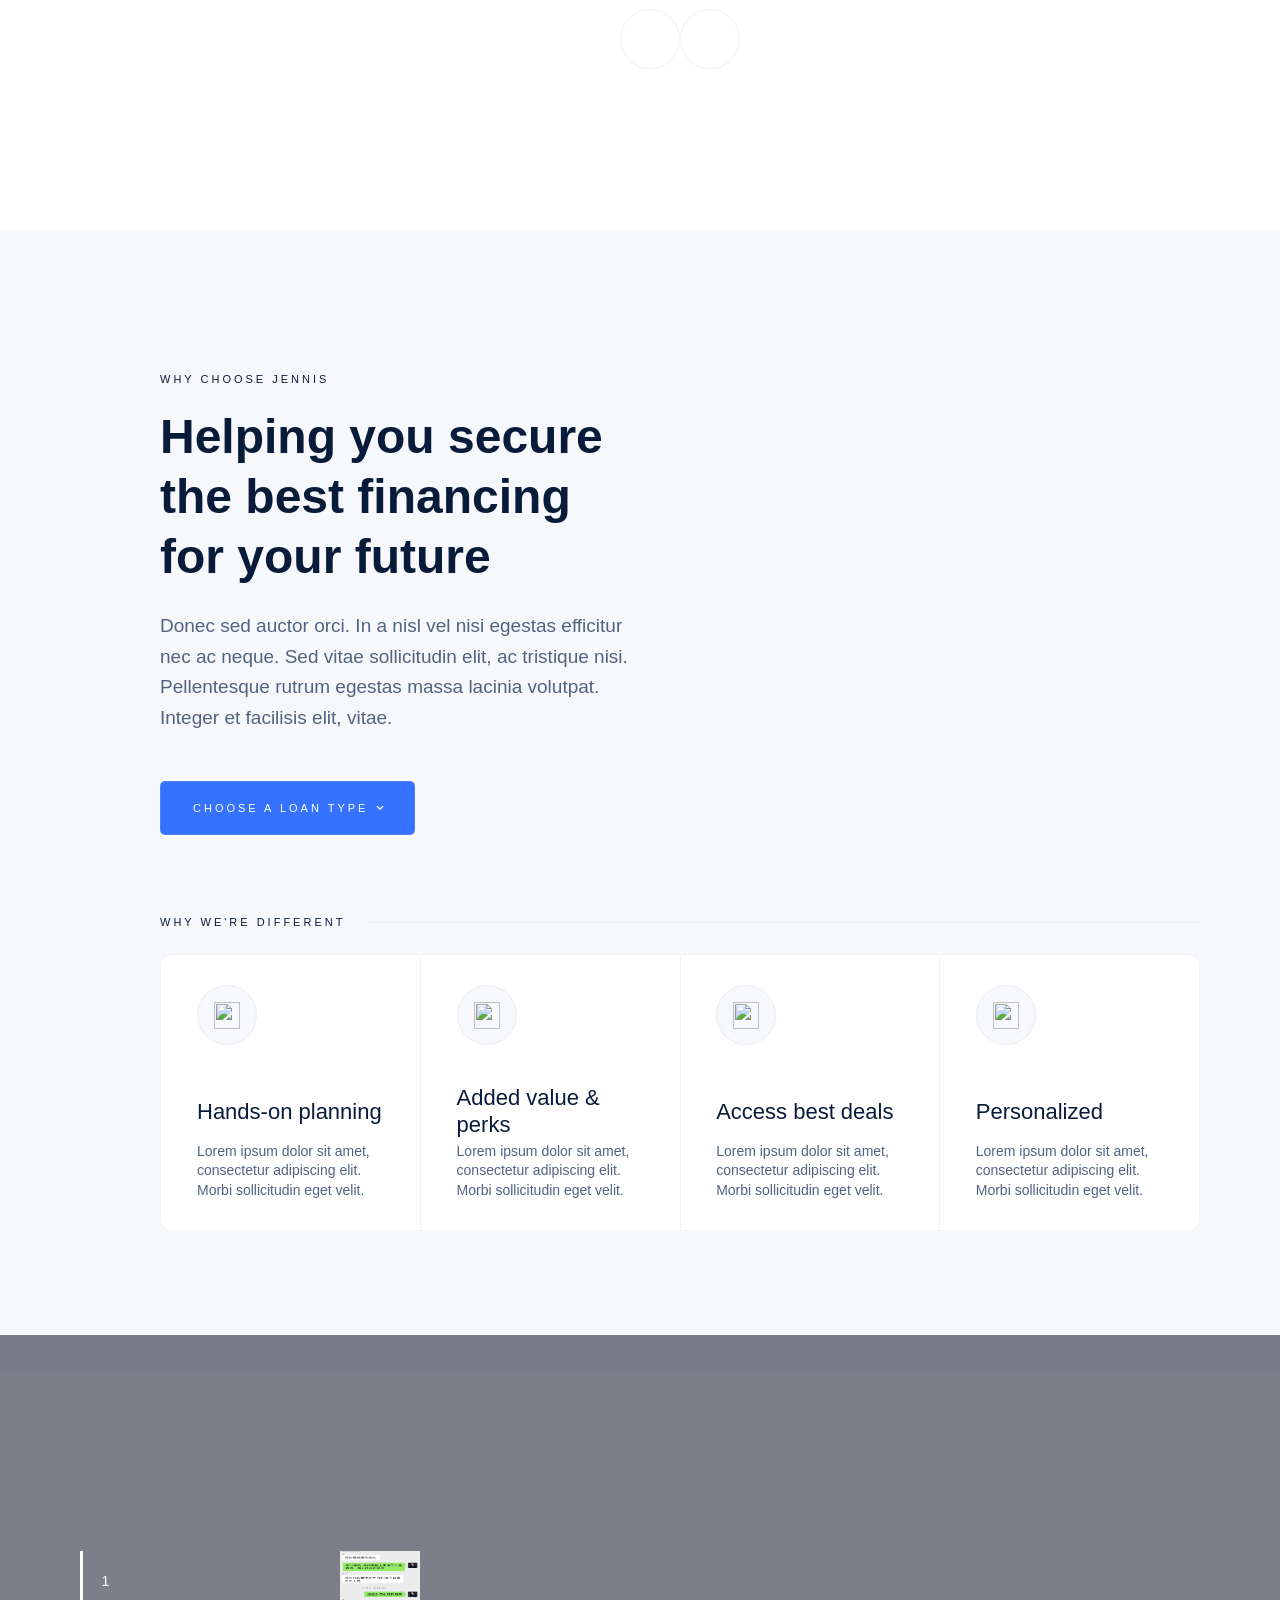
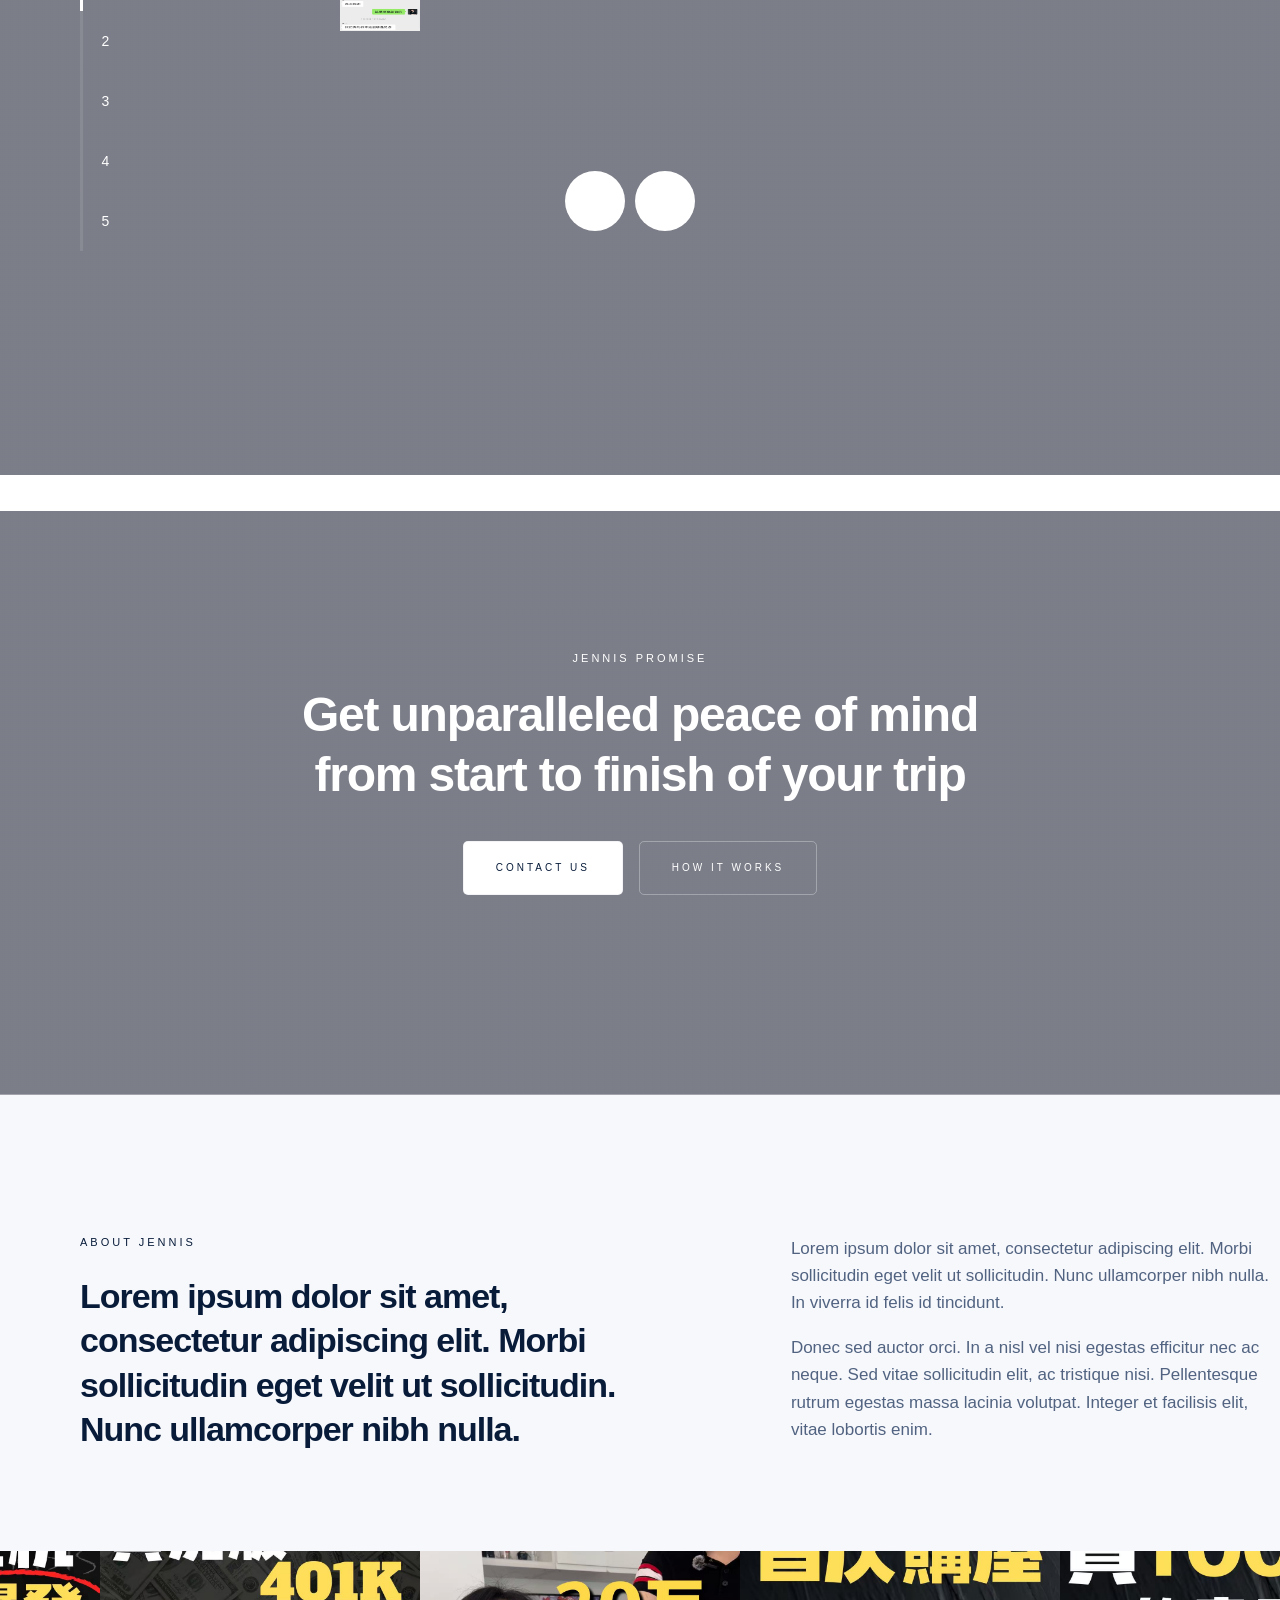
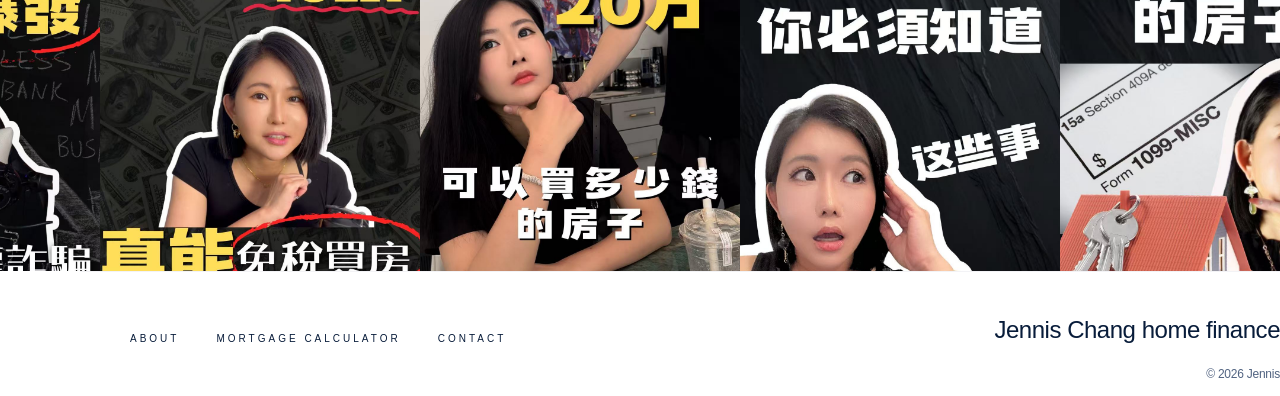
==== commit acbb328b: "updated homepage" ====
--- a/index.html
+++ b/index.html
@@ -545,34 +545,44 @@
             <div class="contents">
 
                 <div class="clients active">
-                    <p>Donec sed auctor orci. In a nisl vel nisi egestas efficitur nec ac neque. Sed vitae sollicitudin
+                    <!-- <p>Donec sed auctor orci. In a nisl vel nisi egestas efficitur nec ac neque. Sed vitae sollicitudin
                         elit, ac tristique nisi. Pellentesque rutrum egestas massa lacinia volutpat. Integer et
                         facilisis elit, vitae lobortis enim.</p>
-                    <h4>Samantha Vohnhale</h4>
+                    <h4>Samantha Vohnhale</h4> -->
+
+                    <img src="./feedback1.jpg" width="80" height="80">
                 </div>
                 <div class="clients ">
-                    <p>Donec sed auctor orci. In a nisl vel nisi egestas efficitur nec ac neque. Sed vitae sollicitudin
+                    <!-- <p>Donec sed auctor orci. In a nisl vel nisi egestas efficitur nec ac neque. Sed vitae sollicitudin
                         elit, ac tristique nisi. Pellentesque rutrum egestas massa lacinia volutpat. Integer et
                         facilisis elit, vitae lobortis enim.</p>
-                    <h4>Wilson Tomales</h4>
+                    <h4>Wilson Tomales</h4> -->
+                    <img src="./feedback2.png" width="80" height="80">
                 </div>
                 <div class="clients ">
-                    <p>Donec sed auctor orci. In a nisl vel nisi egestas efficitur nec ac neque. Sed vitae sollicitudin
+                    <!-- <p>Donec sed auctor orci. In a nisl vel nisi egestas efficitur nec ac neque. Sed vitae sollicitudin
                         elit, ac tristique nisi. Pellentesque rutrum egestas massa lacinia volutpat. Integer et
                         facilisis elit, vitae lobortis enim.</p>
-                    <h4>Tammy Georgeon</h4>
+                    <h4>Tammy Georgeon</h4> -->
+                    <img src="./feedback3.jpg" width="80" height="80">
                 </div>
                 <div class="clients">
-                    <p>Donec sed auctor orci. In a nisl vel nisi egestas efficitur nec ac neque. Sed vitae sollicitudin
+                    <!-- <p>Donec sed auctor orci. In a nisl vel nisi egestas efficitur nec ac neque. Sed vitae sollicitudin
                         elit, ac tristique nisi. Pellentesque rutrum egestas massa lacinia volutpat. Integer et
                         facilisis elit, vitae lobortis enim.</p>
-                    <h4>Emily Camphon</h4>
+                    <h4>Emily Camphon</h4> -->
+
+                    <img src="./feedback4.jpg" width="80" height="80">
+
+
                 </div>
                 <div class="clients">
-                    <p>Donec sed auctor orci. In a nisl vel nisi egestas efficitur nec ac neque. Sed vitae sollicitudin
+                    <!-- <p>Donec sed auctor orci. In a nisl vel nisi egestas efficitur nec ac neque. Sed vitae sollicitudin
                         elit, ac tristique nisi. Pellentesque rutrum egestas massa lacinia volutpat. Integer et
                         facilisis elit, vitae lobortis enim.</p>
-                    <h4>Cassie Shamath</h4>
+                    <h4>Cassie Shamath</h4> -->
+
+                    <img src="./feedback5.jpg" width="80" height="80">
                 </div>
                 <div class="button">
                     <div class="prev">
@@ -592,7 +602,7 @@
         </div>
     </section>
 
-    <section class="popular">
+    <!-- <section class="popular">
         <div class="title">
             <h3>popular covilla vacations</h3>
             <div></div>
@@ -790,12 +800,12 @@
             </div>
         </div>
         </div>
-    </section>
+    </section> -->
 
     <section class="promise">
         <div class="container">
             <div class="intro">
-                <h4>COVILLA PROMISE</h4>
+                <h4>JENNIS PROMISE</h4>
                 <h1>Get unparalleled peace of mind from start to finish of your trip</h1>
                 <div>
                     <a href="/contact/">CONTACT US</a>
@@ -1014,7 +1024,7 @@
         </div>
     </section> -->
 
-    <section class="posts">
+    <!-- <section class="posts">
         <div class="padding">
             <div class="container">
                 <div class="flex-left">
@@ -1080,7 +1090,7 @@
                 </div>
             </div>
         </div>
-    </section>
+    </section> -->
 
     <footer>
         <div class="container">
